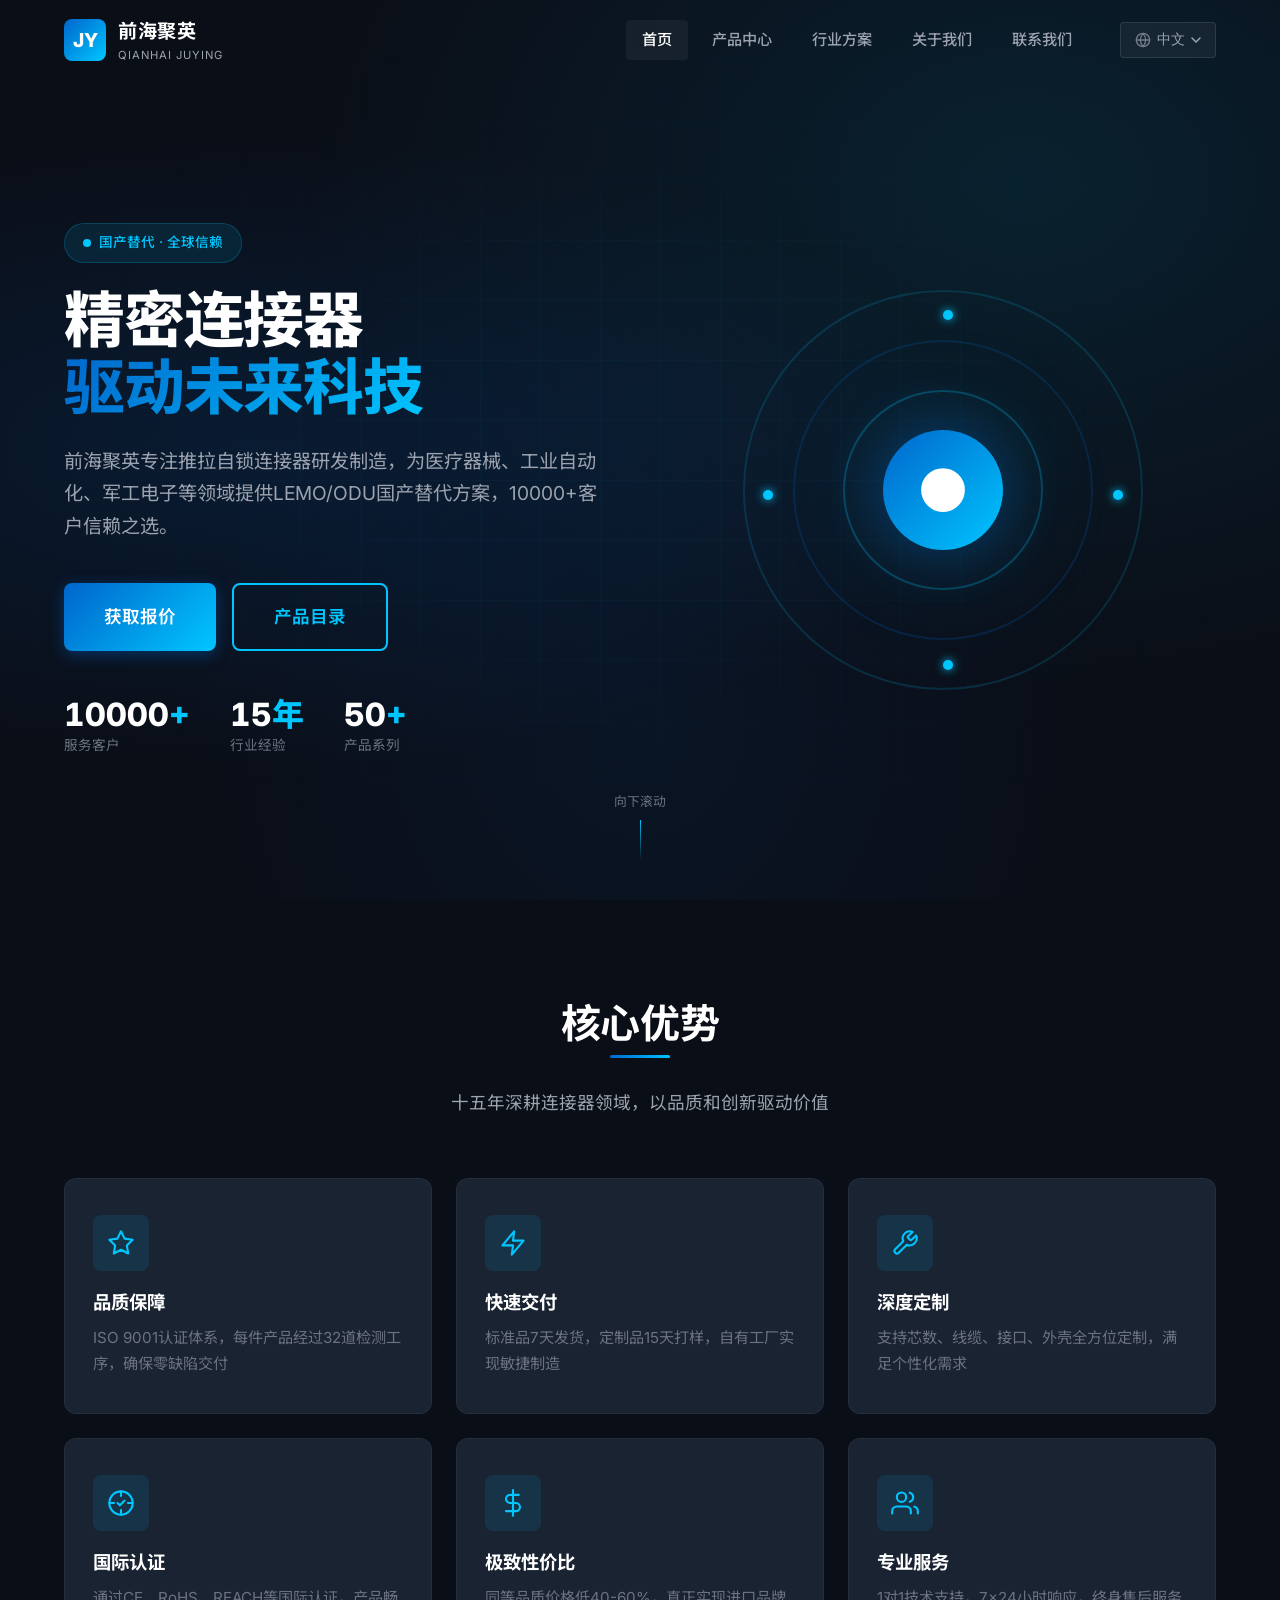
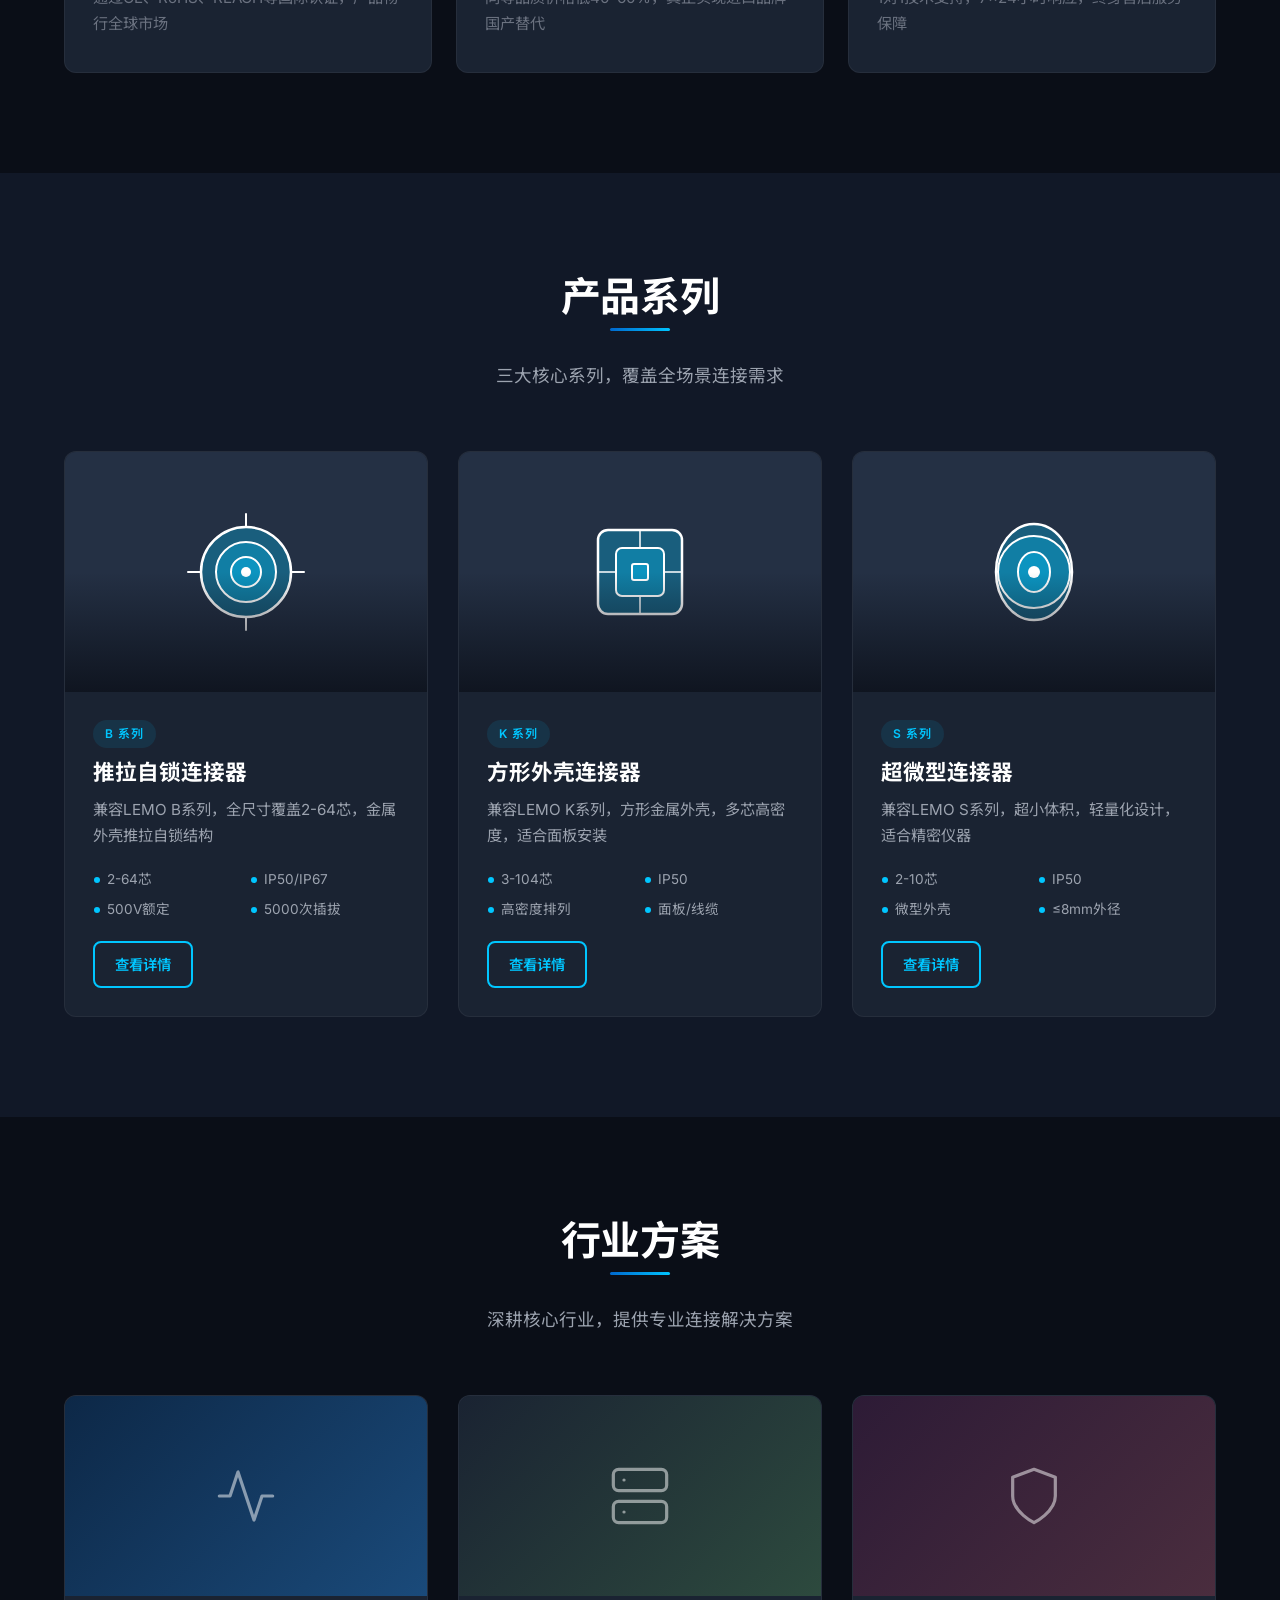
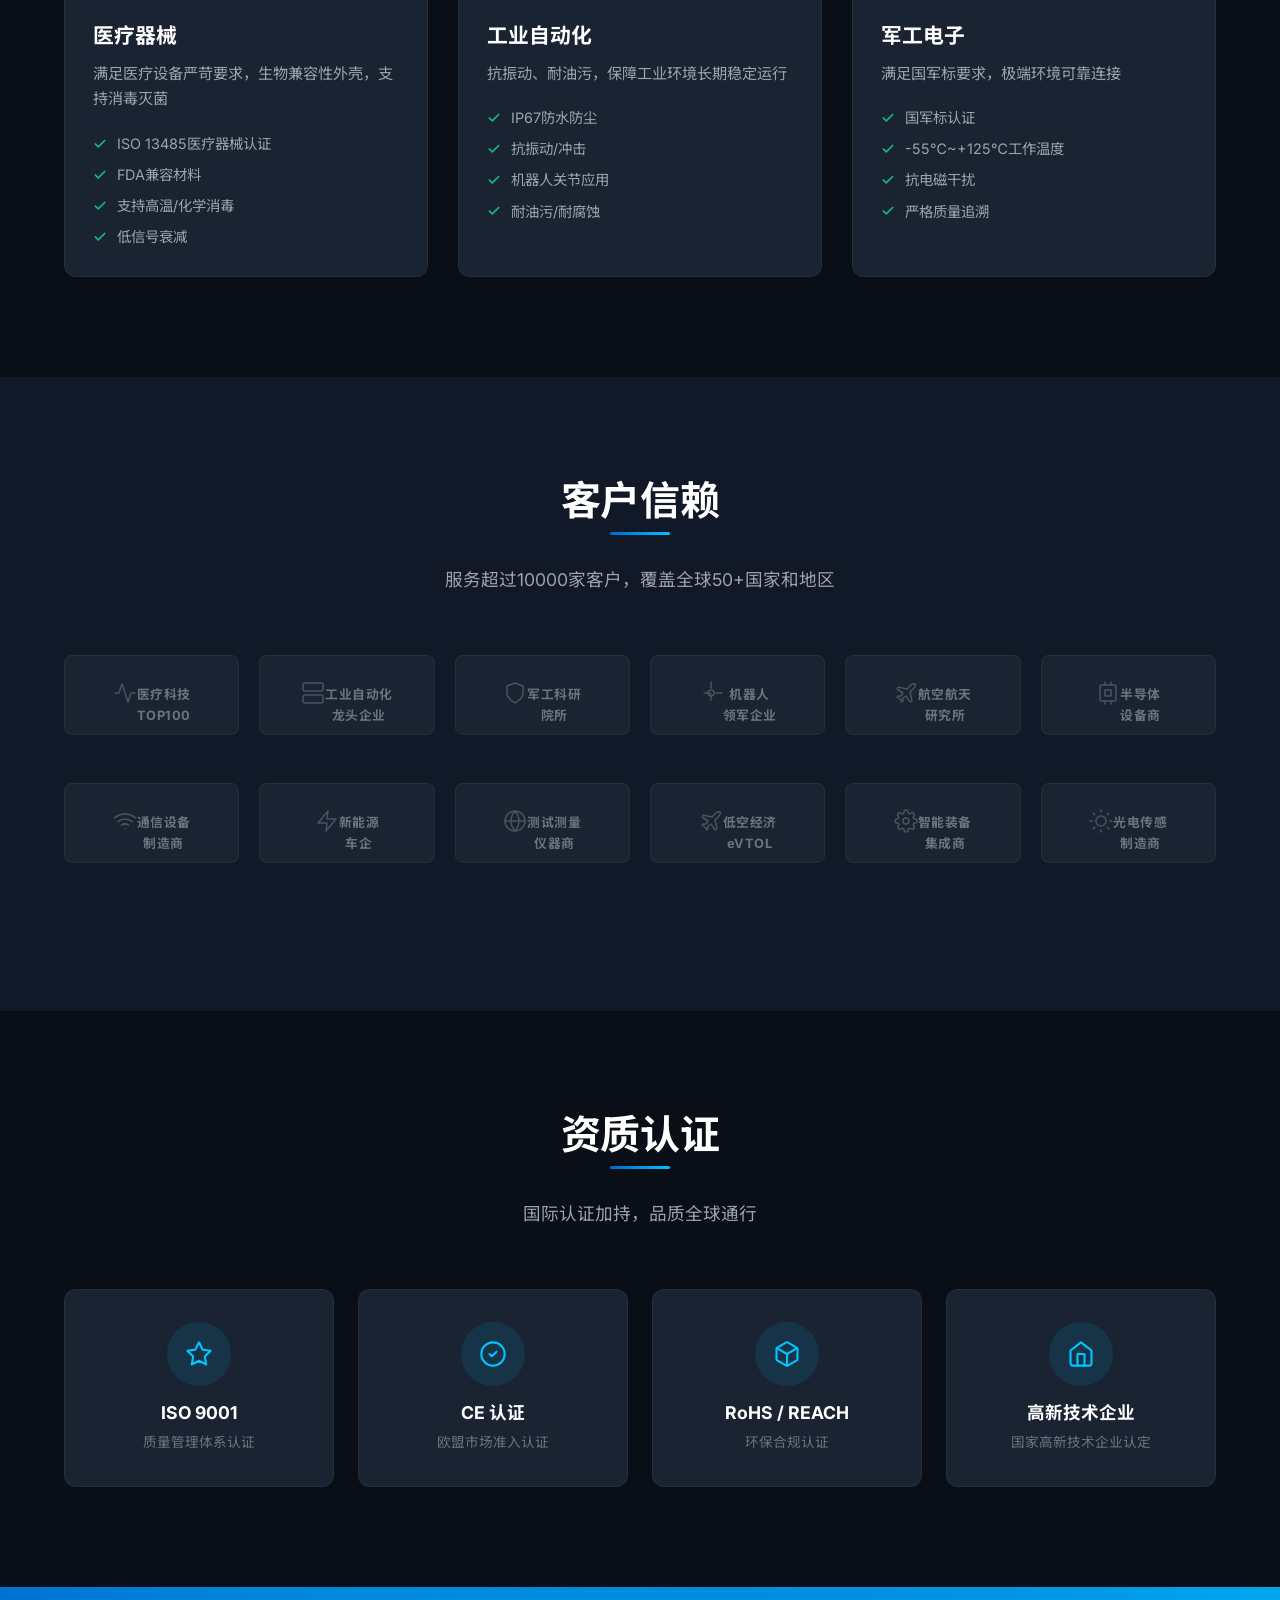
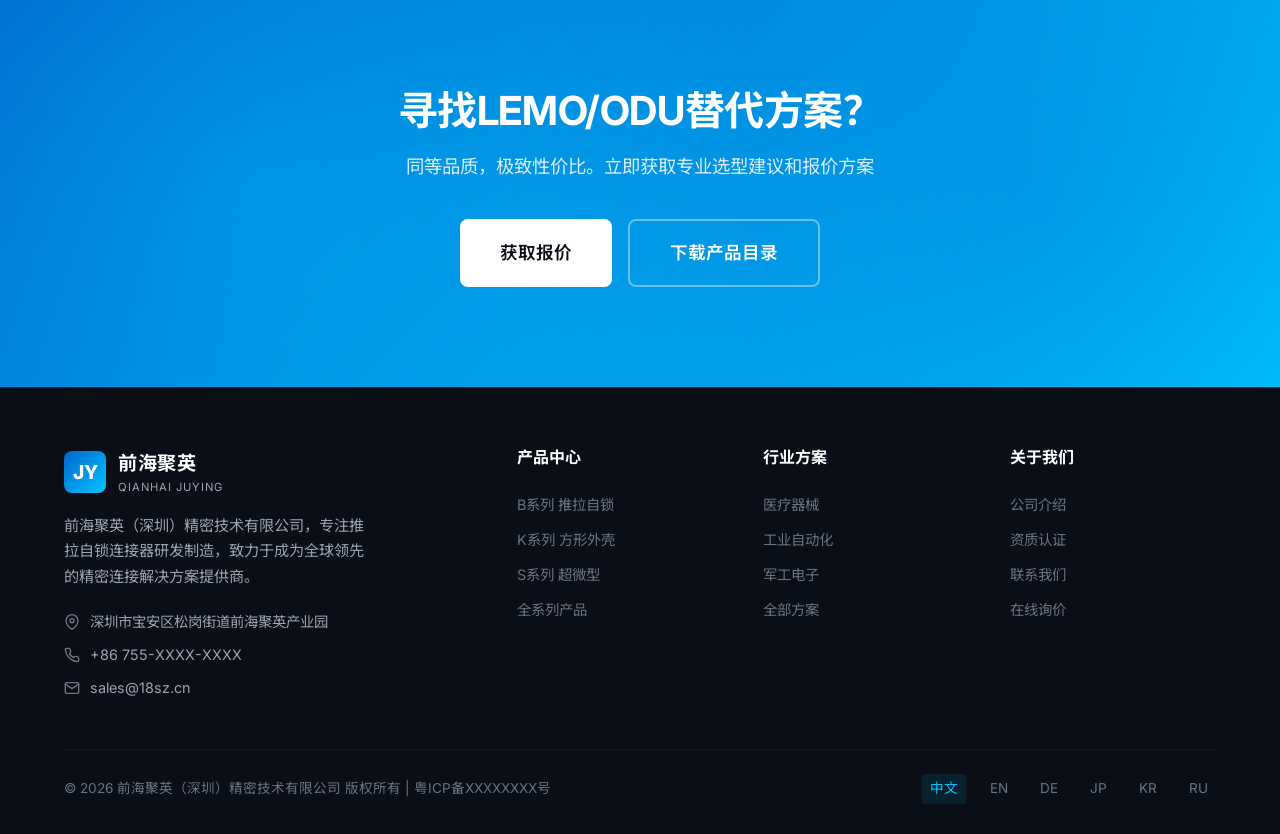
==== index.html @ 136405f9 "Deploy website: 前海聚英精密技术官网" ====
<!DOCTYPE html>
<html lang="zh-CN">
<head>
  <meta charset="UTF-8">
  <meta name="viewport" content="width=device-width, initial-scale=1.0">
  <meta name="description" content="前海聚英（深圳）精密技术有限公司 - 专业推拉自锁连接器制造商，LEMO/ODU国产替代方案，应用于医疗器械、工业自动化、军工电子等领域。">
  <meta name="keywords" content="推拉自锁连接器,航空插头,LEMO替代,ODU替代,医疗连接器,工业连接器,前海聚英">
  <meta name="author" content="前海聚英（深圳）精密技术有限公司">
  <meta property="og:title" content="前海聚英 - 专业推拉自锁连接器制造商">
  <meta property="og:description" content="LEMO/ODU国产替代方案，10000+客户信赖之选">
  <meta property="og:type" content="website">
  <meta property="og:url" content="https://www.18sz.cn/">
  <title>前海聚英 - 专业推拉自锁连接器制造商 | LEMO/ODU国产替代</title>
  <link rel="icon" type="image/svg+xml" href="/assets/images/favicon.svg">
  <link rel="preconnect" href="https://fonts.googleapis.com">
  <link rel="preconnect" href="https://fonts.gstatic.com" crossorigin>
  <link href="https://fonts.googleapis.com/css2?family=Inter:wght@300;400;500;600;700;800&family=Noto+Sans+SC:wght@300;400;500;600;700;800&display=swap" rel="stylesheet">
  <link rel="stylesheet" href="/assets/css/style.css">
  <link rel="stylesheet" href="/assets/css/animations.css">
  <link rel="stylesheet" href="/assets/css/responsive.css">
</head>
<body>
  <!-- Header -->
  <header class="header" id="header">
    <div class="container">
      <a href="/" class="logo">
        <div class="logo-icon">JY</div>
        <div class="logo-text">
          前海聚英
          <span>QIANHAI JUYING</span>
        </div>
      </a>
      <nav class="nav">
        <div class="nav-links" id="navLinks">
          <a href="/" class="active">首页</a>
          <a href="/products/">产品中心</a>
          <a href="/solutions/">行业方案</a>
          <a href="/about/">关于我们</a>
          <a href="/contact/">联系我们</a>
        </div>
        <div class="lang-switcher" id="langSwitcher">
          <button class="lang-btn" aria-label="切换语言">
            <svg class="icon-globe" width="16" height="16" viewBox="0 0 24 24" fill="none" stroke="currentColor" stroke-width="2" stroke-linecap="round" stroke-linejoin="round"><circle cx="12" cy="12" r="10"/><line x1="2" y1="12" x2="22" y2="12"/><path d="M12 2a15.3 15.3 0 0 1 4 10 15.3 15.3 0 0 1-4 10 15.3 15.3 0 0 1-4-10 15.3 15.3 0 0 1 4-10z"/></svg>
            中文
            <svg width="10" height="6" viewBox="0 0 10 6" fill="none"><path d="M1 1L5 5L9 1" stroke="currentColor" stroke-width="1.5" stroke-linecap="round"/></svg>
          </button>
          <div class="lang-dropdown">
            <a href="/" class="active"><span class="lang-flag">🇨🇳</span> 中文</a>
            <a href="/en/"><span class="lang-flag">🇬🇧</span> English</a>
            <a href="/de/"><span class="lang-flag">🇩🇪</span> Deutsch</a>
            <a href="/ja/"><span class="lang-flag">🇯🇵</span> 日本語</a>
            <a href="/ko/"><span class="lang-flag">🇰🇷</span> 한국어</a>
            <a href="/ru/"><span class="lang-flag">🇷🇺</span> Русский</a>
          </div>
        </div>
      </nav>
      <div class="mobile-toggle" id="mobileToggle" aria-label="菜单">
        <span></span><span></span><span></span>
      </div>
    </div>
  </header>

  <!-- Hero Section -->
  <section class="hero" id="hero">
    <div class="hero-bg"></div>
    <div class="hero-grid"></div>
    <div class="hero-particles" id="heroParticles"></div>
    <div class="container">
      <div class="hero-content">
        <div class="hero-badge">
          <span class="hero-badge-dot"></span>
          国产替代 · 全球信赖
        </div>
        <h1>
          精密连接器<br>
          <span class="gradient-text">驱动未来科技</span>
        </h1>
        <p class="hero-desc">
          前海聚英专注推拉自锁连接器研发制造，为医疗器械、工业自动化、军工电子等领域提供LEMO/ODU国产替代方案，10000+客户信赖之选。
        </p>
        <div class="hero-actions">
          <a href="/contact/" class="btn btn-primary btn-lg pulse-cta">获取报价</a>
          <a href="/products/" class="btn btn-outline btn-lg">产品目录</a>
        </div>
        <div class="hero-stats">
          <div class="hero-stat">
            <div class="hero-stat-value" data-count="10000">0<span>+</span></div>
            <div class="hero-stat-label">服务客户</div>
          </div>
          <div class="hero-stat">
            <div class="hero-stat-value" data-count="15">0<span>年</span></div>
            <div class="hero-stat-label">行业经验</div>
          </div>
          <div class="hero-stat">
            <div class="hero-stat-value" data-count="50">0<span>+</span></div>
            <div class="hero-stat-label">产品系列</div>
          </div>
        </div>
      </div>
      <div class="hero-visual">
        <div class="hero-connector">
          <div class="connector-ring"></div>
          <div class="connector-ring"></div>
          <div class="connector-ring"></div>
          <div class="connector-center">
            <svg viewBox="0 0 48 48" xmlns="http://www.w3.org/2000/svg" fill="none" stroke="white" stroke-width="2" stroke-linecap="round" stroke-linejoin="round"><path d="M24 4C12.95 4 4 12.95 4 24s8.95 20 20 20 20-8.95 20-20S35.05 4 24 4z"/><path d="M16 24l4 4 8-8"/></svg>
          </div>
          <div class="connector-dot"></div>
          <div class="connector-dot"></div>
          <div class="connector-dot"></div>
          <div class="connector-dot"></div>
        </div>
      </div>
    </div>
    <div class="scroll-indicator">
      <span>向下滚动</span>
      <div class="scroll-indicator-line"></div>
    </div>
  </section>

  <!-- Features / Advantages Section -->
  <section class="section" id="features">
    <div class="container">
      <div class="section-header fade-in">
        <h2>核心优势</h2>
        <p>十五年深耕连接器领域，以品质和创新驱动价值</p>
      </div>
      <div class="features-grid">
        <div class="feature-card fade-in stagger-1">
          <div class="feature-icon">
            <svg width="28" height="28" viewBox="0 0 24 24" fill="none" stroke="currentColor" stroke-width="1.8" stroke-linecap="round" stroke-linejoin="round"><path d="M12 2l3.09 6.26L22 9.27l-5 4.87 1.18 6.88L12 17.77l-6.18 3.25L7 14.14 2 9.27l6.91-1.01L12 2z"/></svg>
          </div>
          <h4>品质保障</h4>
          <p>ISO 9001认证体系，每件产品经过32道检测工序，确保零缺陷交付</p>
        </div>
        <div class="feature-card fade-in stagger-2">
          <div class="feature-icon">
            <svg width="28" height="28" viewBox="0 0 24 24" fill="none" stroke="currentColor" stroke-width="1.8" stroke-linecap="round" stroke-linejoin="round"><polygon points="13 2 3 14 12 14 11 22 21 10 12 10 13 2"/></svg>
          </div>
          <h4>快速交付</h4>
          <p>标准品7天发货，定制品15天打样，自有工厂实现敏捷制造</p>
        </div>
        <div class="feature-card fade-in stagger-3">
          <div class="feature-icon">
            <svg width="28" height="28" viewBox="0 0 24 24" fill="none" stroke="currentColor" stroke-width="1.8" stroke-linecap="round" stroke-linejoin="round"><path d="M14.7 6.3a1 1 0 0 0 0 1.4l1.6 1.6a1 1 0 0 0 1.4 0l3.77-3.77a6 6 0 0 1-7.94 7.94l-6.91 6.91a2.12 2.12 0 0 1-3-3l6.91-6.91a6 6 0 0 1 7.94-7.94l-3.76 3.76z"/></svg>
          </div>
          <h4>深度定制</h4>
          <p>支持芯数、线缆、接口、外壳全方位定制，满足个性化需求</p>
        </div>
        <div class="feature-card fade-in stagger-4">
          <div class="feature-icon">
            <svg width="28" height="28" viewBox="0 0 24 24" fill="none" stroke="currentColor" stroke-width="1.8" stroke-linecap="round" stroke-linejoin="round"><path d="M9 12l2 2 4-4"/><path d="M12 2a10 10 0 1 0 0 20 10 10 0 0 0 0-20z"/><path d="M12 2v4"/><path d="M12 18v4"/><path d="M2 12h4"/><path d="M18 12h4"/></svg>
          </div>
          <h4>国际认证</h4>
          <p>通过CE、RoHS、REACH等国际认证，产品畅行全球市场</p>
        </div>
        <div class="feature-card fade-in stagger-5">
          <div class="feature-icon">
            <svg width="28" height="28" viewBox="0 0 24 24" fill="none" stroke="currentColor" stroke-width="1.8" stroke-linecap="round" stroke-linejoin="round"><line x1="12" y1="1" x2="12" y2="23"/><path d="M17 5H9.5a3.5 3.5 0 0 0 0 7h5a3.5 3.5 0 0 1 0 7H6"/></svg>
          </div>
          <h4>极致性价比</h4>
          <p>同等品质价格低40-60%，真正实现进口品牌国产替代</p>
        </div>
        <div class="feature-card fade-in stagger-6">
          <div class="feature-icon">
            <svg width="28" height="28" viewBox="0 0 24 24" fill="none" stroke="currentColor" stroke-width="1.8" stroke-linecap="round" stroke-linejoin="round"><path d="M17 21v-2a4 4 0 0 0-4-4H5a4 4 0 0 0-4 4v2"/><circle cx="9" cy="7" r="4"/><path d="M23 21v-2a4 4 0 0 0-3-3.87"/><path d="M16 3.13a4 4 0 0 1 0 7.75"/></svg>
          </div>
          <h4>专业服务</h4>
          <p>1对1技术支持，7×24小时响应，终身售后服务保障</p>
        </div>
      </div>
    </div>
  </section>

  <!-- Products Section -->
  <section class="section section-dark" id="products">
    <div class="container">
      <div class="section-header fade-in">
        <h2>产品系列</h2>
        <p>三大核心系列，覆盖全场景连接需求</p>
      </div>
      <div class="product-cards">
        <!-- B Series -->
        <div class="product-card fade-in stagger-1">
          <div class="product-card-image zoom-hover">
            <svg viewBox="0 0 120 120" xmlns="http://www.w3.org/2000/svg" fill="none" stroke="currentColor" stroke-width="2" stroke-linecap="round" stroke-linejoin="round">
              <circle cx="60" cy="60" r="45" stroke-width="2.5"/>
              <circle cx="60" cy="60" r="30"/>
              <circle cx="60" cy="60" r="15"/>
              <circle cx="60" cy="60" r="5" fill="currentColor" stroke="none"/>
              <line x1="60" y1="2" x2="60" y2="15" stroke-width="2"/>
              <line x1="60" y1="105" x2="60" y2="118" stroke-width="2"/>
              <line x1="2" y1="60" x2="15" y2="60" stroke-width="2"/>
              <line x1="105" y1="60" x2="118" y2="60" stroke-width="2"/>
            </svg>
          </div>
          <div class="product-card-body">
            <span class="product-card-series">B 系列</span>
            <h3>推拉自锁连接器</h3>
            <p>兼容LEMO B系列，全尺寸覆盖2-64芯，金属外壳推拉自锁结构</p>
            <div class="product-card-specs">
              <div class="product-spec"><span class="product-spec-icon"><svg width="8" height="8" viewBox="0 0 8 8"><circle cx="4" cy="4" r="3" fill="currentColor"/></svg></span> 2-64芯</div>
              <div class="product-spec"><span class="product-spec-icon"><svg width="8" height="8" viewBox="0 0 8 8"><circle cx="4" cy="4" r="3" fill="currentColor"/></svg></span> IP50/IP67</div>
              <div class="product-spec"><span class="product-spec-icon"><svg width="8" height="8" viewBox="0 0 8 8"><circle cx="4" cy="4" r="3" fill="currentColor"/></svg></span> 500V额定</div>
              <div class="product-spec"><span class="product-spec-icon"><svg width="8" height="8" viewBox="0 0 8 8"><circle cx="4" cy="4" r="3" fill="currentColor"/></svg></span> 5000次插拔</div>
            </div>
            <a href="/products/b-series/" class="btn btn-outline btn-sm">查看详情</a>
          </div>
        </div>
        <!-- K Series -->
        <div class="product-card fade-in stagger-2">
          <div class="product-card-image zoom-hover">
            <svg viewBox="0 0 120 120" xmlns="http://www.w3.org/2000/svg" fill="none" stroke="currentColor" stroke-width="2" stroke-linecap="round" stroke-linejoin="round">
              <rect x="18" y="18" width="84" height="84" rx="10" stroke-width="2.5"/>
              <rect x="36" y="36" width="48" height="48" rx="6"/>
              <rect x="52" y="52" width="16" height="16" rx="2"/>
              <line x1="60" y1="18" x2="60" y2="36" stroke-width="1.5"/>
              <line x1="60" y1="84" x2="60" y2="102" stroke-width="1.5"/>
              <line x1="18" y1="60" x2="36" y2="60" stroke-width="1.5"/>
              <line x1="84" y1="60" x2="102" y2="60" stroke-width="1.5"/>
            </svg>
          </div>
          <div class="product-card-body">
            <span class="product-card-series">K 系列</span>
            <h3>方形外壳连接器</h3>
            <p>兼容LEMO K系列，方形金属外壳，多芯高密度，适合面板安装</p>
            <div class="product-card-specs">
              <div class="product-spec"><span class="product-spec-icon"><svg width="8" height="8" viewBox="0 0 8 8"><circle cx="4" cy="4" r="3" fill="currentColor"/></svg></span> 3-104芯</div>
              <div class="product-spec"><span class="product-spec-icon"><svg width="8" height="8" viewBox="0 0 8 8"><circle cx="4" cy="4" r="3" fill="currentColor"/></svg></span> IP50</div>
              <div class="product-spec"><span class="product-spec-icon"><svg width="8" height="8" viewBox="0 0 8 8"><circle cx="4" cy="4" r="3" fill="currentColor"/></svg></span> 高密度排列</div>
              <div class="product-spec"><span class="product-spec-icon"><svg width="8" height="8" viewBox="0 0 8 8"><circle cx="4" cy="4" r="3" fill="currentColor"/></svg></span> 面板/线缆</div>
            </div>
            <a href="/products/k-series/" class="btn btn-outline btn-sm">查看详情</a>
          </div>
        </div>
        <!-- S Series -->
        <div class="product-card fade-in stagger-3">
          <div class="product-card-image zoom-hover">
            <svg viewBox="0 0 120 120" xmlns="http://www.w3.org/2000/svg" fill="none" stroke="currentColor" stroke-width="2" stroke-linecap="round" stroke-linejoin="round">
              <ellipse cx="60" cy="60" rx="38" ry="48" stroke-width="2.5"/>
              <ellipse cx="60" cy="60" r="28" ry="36"/>
              <ellipse cx="60" cy="60" rx="16" ry="20"/>
              <circle cx="60" cy="60" r="6" fill="currentColor" stroke="none"/>
            </svg>
          </div>
          <div class="product-card-body">
            <span class="product-card-series">S 系列</span>
            <h3>超微型连接器</h3>
            <p>兼容LEMO S系列，超小体积，轻量化设计，适合精密仪器</p>
            <div class="product-card-specs">
              <div class="product-spec"><span class="product-spec-icon"><svg width="8" height="8" viewBox="0 0 8 8"><circle cx="4" cy="4" r="3" fill="currentColor"/></svg></span> 2-10芯</div>
              <div class="product-spec"><span class="product-spec-icon"><svg width="8" height="8" viewBox="0 0 8 8"><circle cx="4" cy="4" r="3" fill="currentColor"/></svg></span> IP50</div>
              <div class="product-spec"><span class="product-spec-icon"><svg width="8" height="8" viewBox="0 0 8 8"><circle cx="4" cy="4" r="3" fill="currentColor"/></svg></span> 微型外壳</div>
              <div class="product-spec"><span class="product-spec-icon"><svg width="8" height="8" viewBox="0 0 8 8"><circle cx="4" cy="4" r="3" fill="currentColor"/></svg></span> ≤8mm外径</div>
            </div>
            <a href="/products/s-series/" class="btn btn-outline btn-sm">查看详情</a>
          </div>
        </div>
      </div>
    </div>
  </section>

  <!-- Solutions / Industries Section -->
  <section class="section" id="solutions">
    <div class="container">
      <div class="section-header fade-in">
        <h2>行业方案</h2>
        <p>深耕核心行业，提供专业连接解决方案</p>
      </div>
      <div class="solutions-grid">
        <div class="solution-card fade-in stagger-1">
          <div class="solution-card-image">
            <div class="solution-bg solution-medical">
              <svg width="64" height="64" viewBox="0 0 24 24" fill="none" stroke="currentColor" stroke-width="1.2" stroke-linecap="round" stroke-linejoin="round"><path d="M22 12h-4l-3 9L9 3l-3 9H2"/></svg>
            </div>
          </div>
          <div class="solution-card-body">
            <h3>医疗器械</h3>
            <p>满足医疗设备严苛要求，生物兼容性外壳，支持消毒灭菌</p>
            <div class="solution-features">
              <div class="solution-feature"><span class="solution-feature-check"><svg width="14" height="14" viewBox="0 0 24 24" fill="none" stroke="currentColor" stroke-width="3" stroke-linecap="round" stroke-linejoin="round"><polyline points="20 6 9 17 4 12"/></svg></span> ISO 13485医疗器械认证</div>
              <div class="solution-feature"><span class="solution-feature-check"><svg width="14" height="14" viewBox="0 0 24 24" fill="none" stroke="currentColor" stroke-width="3" stroke-linecap="round" stroke-linejoin="round"><polyline points="20 6 9 17 4 12"/></svg></span> FDA兼容材料</div>
              <div class="solution-feature"><span class="solution-feature-check"><svg width="14" height="14" viewBox="0 0 24 24" fill="none" stroke="currentColor" stroke-width="3" stroke-linecap="round" stroke-linejoin="round"><polyline points="20 6 9 17 4 12"/></svg></span> 支持高温/化学消毒</div>
              <div class="solution-feature"><span class="solution-feature-check"><svg width="14" height="14" viewBox="0 0 24 24" fill="none" stroke="currentColor" stroke-width="3" stroke-linecap="round" stroke-linejoin="round"><polyline points="20 6 9 17 4 12"/></svg></span> 低信号衰减</div>
            </div>
          </div>
        </div>
        <div class="solution-card fade-in stagger-2">
          <div class="solution-card-image">
            <div class="solution-bg solution-industrial">
              <svg width="64" height="64" viewBox="0 0 24 24" fill="none" stroke="currentColor" stroke-width="1.2" stroke-linecap="round" stroke-linejoin="round"><rect x="2" y="2" width="20" height="8" rx="2" ry="2"/><rect x="2" y="14" width="20" height="8" rx="2" ry="2"/><line x1="6" y1="6" x2="6.01" y2="6"/><line x1="6" y1="18" x2="6.01" y2="18"/></svg>
            </div>
          </div>
          <div class="solution-card-body">
            <h3>工业自动化</h3>
            <p>抗振动、耐油污，保障工业环境长期稳定运行</p>
            <div class="solution-features">
              <div class="solution-feature"><span class="solution-feature-check"><svg width="14" height="14" viewBox="0 0 24 24" fill="none" stroke="currentColor" stroke-width="3" stroke-linecap="round" stroke-linejoin="round"><polyline points="20 6 9 17 4 12"/></svg></span> IP67防水防尘</div>
              <div class="solution-feature"><span class="solution-feature-check"><svg width="14" height="14" viewBox="0 0 24 24" fill="none" stroke="currentColor" stroke-width="3" stroke-linecap="round" stroke-linejoin="round"><polyline points="20 6 9 17 4 12"/></svg></span> 抗振动/冲击</div>
              <div class="solution-feature"><span class="solution-feature-check"><svg width="14" height="14" viewBox="0 0 24 24" fill="none" stroke="currentColor" stroke-width="3" stroke-linecap="round" stroke-linejoin="round"><polyline points="20 6 9 17 4 12"/></svg></span> 机器人关节应用</div>
              <div class="solution-feature"><span class="solution-feature-check"><svg width="14" height="14" viewBox="0 0 24 24" fill="none" stroke="currentColor" stroke-width="3" stroke-linecap="round" stroke-linejoin="round"><polyline points="20 6 9 17 4 12"/></svg></span> 耐油污/耐腐蚀</div>
            </div>
          </div>
        </div>
        <div class="solution-card fade-in stagger-3">
          <div class="solution-card-image">
            <div class="solution-bg solution-military">
              <svg width="64" height="64" viewBox="0 0 24 24" fill="none" stroke="currentColor" stroke-width="1.2" stroke-linecap="round" stroke-linejoin="round"><path d="M12 22s8-4 8-10V5l-8-3-8 3v7c0 6 8 10 8 10z"/></svg>
            </div>
          </div>
          <div class="solution-card-body">
            <h3>军工电子</h3>
            <p>满足国军标要求，极端环境可靠连接</p>
            <div class="solution-features">
              <div class="solution-feature"><span class="solution-feature-check"><svg width="14" height="14" viewBox="0 0 24 24" fill="none" stroke="currentColor" stroke-width="3" stroke-linecap="round" stroke-linejoin="round"><polyline points="20 6 9 17 4 12"/></svg></span> 国军标认证</div>
              <div class="solution-feature"><span class="solution-feature-check"><svg width="14" height="14" viewBox="0 0 24 24" fill="none" stroke="currentColor" stroke-width="3" stroke-linecap="round" stroke-linejoin="round"><polyline points="20 6 9 17 4 12"/></svg></span> -55℃~+125℃工作温度</div>
              <div class="solution-feature"><span class="solution-feature-check"><svg width="14" height="14" viewBox="0 0 24 24" fill="none" stroke="currentColor" stroke-width="3" stroke-linecap="round" stroke-linejoin="round"><polyline points="20 6 9 17 4 12"/></svg></span> 抗电磁干扰</div>
              <div class="solution-feature"><span class="solution-feature-check"><svg width="14" height="14" viewBox="0 0 24 24" fill="none" stroke="currentColor" stroke-width="3" stroke-linecap="round" stroke-linejoin="round"><polyline points="20 6 9 17 4 12"/></svg></span> 严格质量追溯</div>
            </div>
          </div>
        </div>
      </div>
    </div>
  </section>

  <!-- Clients Section -->
  <section class="section section-dark" id="clients">
    <div class="container">
      <div class="section-header fade-in">
        <h2>客户信赖</h2>
        <p>服务超过10000家客户，覆盖全球50+国家和地区</p>
      </div>
      <div class="clients-grid fade-in">
        <div class="client-logo">
          <svg width="24" height="24" viewBox="0 0 24 24" fill="none" stroke="currentColor" stroke-width="1.5" stroke-linecap="round" stroke-linejoin="round" style="margin-bottom:4px;opacity:0.6"><path d="M22 12h-4l-3 9L9 3l-3 9H2"/></svg><br>医疗科技<br>TOP100
        </div>
        <div class="client-logo">
          <svg width="24" height="24" viewBox="0 0 24 24" fill="none" stroke="currentColor" stroke-width="1.5" stroke-linecap="round" stroke-linejoin="round" style="margin-bottom:4px;opacity:0.6"><rect x="2" y="2" width="20" height="8" rx="2"/><rect x="2" y="14" width="20" height="8" rx="2"/></svg><br>工业自动化<br>龙头企业
        </div>
        <div class="client-logo">
          <svg width="24" height="24" viewBox="0 0 24 24" fill="none" stroke="currentColor" stroke-width="1.5" stroke-linecap="round" stroke-linejoin="round" style="margin-bottom:4px;opacity:0.6"><path d="M12 22s8-4 8-10V5l-8-3-8 3v7c0 6 8 10 8 10z"/></svg><br>军工科研<br>院所
        </div>
        <div class="client-logo">
          <svg width="24" height="24" viewBox="0 0 24 24" fill="none" stroke="currentColor" stroke-width="1.5" stroke-linecap="round" stroke-linejoin="round" style="margin-bottom:4px;opacity:0.6"><circle cx="12" cy="12" r="3"/><path d="M12 1v6m0 6v6m-7-7h6m6 0h6"/></svg><br>机器人<br>领军企业
        </div>
        <div class="client-logo">
          <svg width="24" height="24" viewBox="0 0 24 24" fill="none" stroke="currentColor" stroke-width="1.5" stroke-linecap="round" stroke-linejoin="round" style="margin-bottom:4px;opacity:0.6"><path d="M17.8 19.2L16 11l3.5-3.5C21 6 21.5 4 21 3c-1-.5-3 0-4.5 1.5L13 8 4.8 6.2c-.5-.1-.9.1-1.1.5l-.3.5c-.2.5-.1 1 .3 1.3L9 12l-2 3H4l-1 1 3 2 2 3 1-1v-3l3-2 3.5 5.3c.3.4.8.5 1.3.3l.5-.2c.4-.3.6-.7.5-1.2z"/></svg><br>航空航天<br>研究所
        </div>
        <div class="client-logo">
          <svg width="24" height="24" viewBox="0 0 24 24" fill="none" stroke="currentColor" stroke-width="1.5" stroke-linecap="round" stroke-linejoin="round" style="margin-bottom:4px;opacity:0.6"><rect x="4" y="4" width="16" height="16" rx="2"/><rect x="9" y="9" width="6" height="6"/><line x1="9" y1="1" x2="9" y2="4"/><line x1="15" y1="1" x2="15" y2="4"/><line x1="9" y1="20" x2="9" y2="23"/><line x1="15" y1="20" x2="15" y2="23"/></svg><br>半导体<br>设备商
        </div>
      </div>
      <div class="clients-grid fade-in">
        <div class="client-logo">
          <svg width="24" height="24" viewBox="0 0 24 24" fill="none" stroke="currentColor" stroke-width="1.5" stroke-linecap="round" stroke-linejoin="round" style="margin-bottom:4px;opacity:0.6"><path d="M5 12.55a11 11 0 0 1 14.08 0"/><path d="M1.42 9a16 16 0 0 1 21.16 0"/><path d="M8.53 16.11a6 6 0 0 1 6.95 0"/><line x1="12" y1="20" x2="12.01" y2="20"/></svg><br>通信设备<br>制造商
        </div>
        <div class="client-logo">
          <svg width="24" height="24" viewBox="0 0 24 24" fill="none" stroke="currentColor" stroke-width="1.5" stroke-linecap="round" stroke-linejoin="round" style="margin-bottom:4px;opacity:0.6"><path d="M13 2L3 14h9l-1 8 10-12h-9l1-8z"/></svg><br>新能源<br>车企
        </div>
        <div class="client-logo">
          <svg width="24" height="24" viewBox="0 0 24 24" fill="none" stroke="currentColor" stroke-width="1.5" stroke-linecap="round" stroke-linejoin="round" style="margin-bottom:4px;opacity:0.6"><path d="M2 12h20M12 2a15.3 15.3 0 0 1 4 10 15.3 15.3 0 0 1-4 10 15.3 15.3 0 0 1-4-10A15.3 15.3 0 0 1 12 2z"/><circle cx="12" cy="12" r="10"/></svg><br>测试测量<br>仪器商
        </div>
        <div class="client-logo">
          <svg width="24" height="24" viewBox="0 0 24 24" fill="none" stroke="currentColor" stroke-width="1.5" stroke-linecap="round" stroke-linejoin="round" style="margin-bottom:4px;opacity:0.6"><path d="M17.8 19.2L16 11l3.5-3.5C21 6 21.5 4 21 3c-1-.5-3 0-4.5 1.5L13 8 4.8 6.2c-.5-.1-.9.1-1.1.5l-.3.5c-.2.5-.1 1 .3 1.3L9 12l-2 3H4l-1 1 3 2 2 3 1-1v-3l3-2 3.5 5.3c.3.4.8.5 1.3.3l.5-.2c.4-.3.6-.7.5-1.2z"/></svg><br>低空经济<br>eVTOL
        </div>
        <div class="client-logo">
          <svg width="24" height="24" viewBox="0 0 24 24" fill="none" stroke="currentColor" stroke-width="1.5" stroke-linecap="round" stroke-linejoin="round" style="margin-bottom:4px;opacity:0.6"><circle cx="12" cy="12" r="3"/><path d="M19.4 15a1.65 1.65 0 0 0 .33 1.82l.06.06a2 2 0 0 1 0 2.83 2 2 0 0 1-2.83 0l-.06-.06a1.65 1.65 0 0 0-1.82-.33 1.65 1.65 0 0 0-1 1.51V21a2 2 0 0 1-2 2 2 2 0 0 1-2-2v-.09A1.65 1.65 0 0 0 9 19.4a1.65 1.65 0 0 0-1.82.33l-.06.06a2 2 0 0 1-2.83 0 2 2 0 0 1 0-2.83l.06-.06A1.65 1.65 0 0 0 4.68 15a1.65 1.65 0 0 0-1.51-1H3a2 2 0 0 1-2-2 2 2 0 0 1 2-2h.09A1.65 1.65 0 0 0 4.6 9a1.65 1.65 0 0 0-.33-1.82l-.06-.06a2 2 0 0 1 0-2.83 2 2 0 0 1 2.83 0l.06.06A1.65 1.65 0 0 0 9 4.68a1.65 1.65 0 0 0 1-1.51V3a2 2 0 0 1 2-2 2 2 0 0 1 2 2v.09a1.65 1.65 0 0 0 1 1.51 1.65 1.65 0 0 0 1.82-.33l.06-.06a2 2 0 0 1 2.83 0 2 2 0 0 1 0 2.83l-.06.06a1.65 1.65 0 0 0-.33 1.82V9a1.65 1.65 0 0 0 1.51 1H21a2 2 0 0 1 2 2 2 2 0 0 1-2 2h-.09a1.65 1.65 0 0 0-1.51 1z"/></svg><br>智能装备<br>集成商
        </div>
        <div class="client-logo">
          <svg width="24" height="24" viewBox="0 0 24 24" fill="none" stroke="currentColor" stroke-width="1.5" stroke-linecap="round" stroke-linejoin="round" style="margin-bottom:4px;opacity:0.6"><circle cx="12" cy="12" r="5"/><line x1="12" y1="1" x2="12" y2="3"/><line x1="12" y1="21" x2="12" y2="23"/><line x1="4.22" y1="4.22" x2="5.64" y2="5.64"/><line x1="18.36" y1="18.36" x2="19.78" y2="19.78"/><line x1="1" y1="12" x2="3" y2="12"/><line x1="21" y1="12" x2="23" y2="12"/><line x1="4.22" y1="19.78" x2="5.64" y2="18.36"/><line x1="18.36" y1="5.64" x2="19.78" y2="4.22"/></svg><br>光电传感<br>制造商
        </div>
      </div>
    </div>
  </section>

  <!-- Certifications Section -->
  <section class="section" id="certifications">
    <div class="container">
      <div class="section-header fade-in">
        <h2>资质认证</h2>
        <p>国际认证加持，品质全球通行</p>
      </div>
      <div class="cert-grid">
        <div class="cert-card fade-in stagger-1">
          <div class="cert-icon">
            <svg width="28" height="28" viewBox="0 0 24 24" fill="none" stroke="currentColor" stroke-width="1.8" stroke-linecap="round" stroke-linejoin="round"><path d="M12 2l3.09 6.26L22 9.27l-5 4.87 1.18 6.88L12 17.77l-6.18 3.25L7 14.14 2 9.27l6.91-1.01L12 2z"/></svg>
          </div>
          <h4>ISO 9001</h4>
          <p>质量管理体系认证</p>
        </div>
        <div class="cert-card fade-in stagger-2">
          <div class="cert-icon">
            <svg width="28" height="28" viewBox="0 0 24 24" fill="none" stroke="currentColor" stroke-width="1.8" stroke-linecap="round" stroke-linejoin="round"><path d="M9 12l2 2 4-4"/><circle cx="12" cy="12" r="10"/></svg>
          </div>
          <h4>CE 认证</h4>
          <p>欧盟市场准入认证</p>
        </div>
        <div class="cert-card fade-in stagger-3">
          <div class="cert-icon">
            <svg width="28" height="28" viewBox="0 0 24 24" fill="none" stroke="currentColor" stroke-width="1.8" stroke-linecap="round" stroke-linejoin="round"><path d="M21 16V8a2 2 0 0 0-1-1.73l-7-4a2 2 0 0 0-2 0l-7 4A2 2 0 0 0 3 8v8a2 2 0 0 0 1 1.73l7 4a2 2 0 0 0 2 0l7-4A2 2 0 0 0 21 16z"/><polyline points="3.27 6.96 12 12.01 20.73 6.96"/><line x1="12" y1="22.08" x2="12" y2="12"/></svg>
          </div>
          <h4>RoHS / REACH</h4>
          <p>环保合规认证</p>
        </div>
        <div class="cert-card fade-in stagger-4">
          <div class="cert-icon">
            <svg width="28" height="28" viewBox="0 0 24 24" fill="none" stroke="currentColor" stroke-width="1.8" stroke-linecap="round" stroke-linejoin="round"><path d="M3 9l9-7 9 7v11a2 2 0 0 1-2 2H5a2 2 0 0 1-2-2z"/><polyline points="9 22 9 12 15 12 15 22"/></svg>
          </div>
          <h4>高新技术企业</h4>
          <p>国家高新技术企业认定</p>
        </div>
      </div>
    </div>
  </section>

  <!-- CTA Section -->
  <section class="section cta-section" id="cta">
    <div class="container">
      <div class="cta-content fade-in">
        <h2>寻找LEMO/ODU替代方案？</h2>
        <p>同等品质，极致性价比。立即获取专业选型建议和报价方案</p>
        <div class="cta-actions">
          <a href="/contact/" class="btn btn-white btn-lg">获取报价</a>
          <a href="/products/" class="btn btn-outline btn-lg" style="border-color:rgba(255,255,255,0.4);color:#fff;">下载产品目录</a>
        </div>
      </div>
    </div>
  </section>

  <!-- Footer -->
  <footer class="footer">
    <div class="container">
      <div class="footer-grid">
        <div class="footer-brand">
          <a href="/" class="logo">
            <div class="logo-icon">JY</div>
            <div class="logo-text">
              前海聚英
              <span>QIANHAI JUYING</span>
            </div>
          </a>
          <p>前海聚英（深圳）精密技术有限公司，专注推拉自锁连接器研发制造，致力于成为全球领先的精密连接解决方案提供商。</p>
          <div class="footer-contact">
            <div class="footer-contact-item">
              <svg width="16" height="16" viewBox="0 0 24 24" fill="none" stroke="currentColor" stroke-width="2" stroke-linecap="round" stroke-linejoin="round"><path d="M21 10c0 7-9 13-9 13s-9-6-9-13a9 9 0 0 1 18 0z"/><circle cx="12" cy="10" r="3"/></svg>
              深圳市宝安区松岗街道前海聚英产业园
            </div>
            <div class="footer-contact-item">
              <svg width="16" height="16" viewBox="0 0 24 24" fill="none" stroke="currentColor" stroke-width="2" stroke-linecap="round" stroke-linejoin="round"><path d="M22 16.92v3a2 2 0 0 1-2.18 2 19.79 19.79 0 0 1-8.63-3.07 19.5 19.5 0 0 1-6-6 19.79 19.79 0 0 1-3.07-8.67A2 2 0 0 1 4.11 2h3a2 2 0 0 1 2 1.72 12.84 12.84 0 0 0 .7 2.81 2 2 0 0 1-.45 2.11L8.09 9.91a16 16 0 0 0 6 6l1.27-1.27a2 2 0 0 1 2.11-.45 12.84 12.84 0 0 0 2.81.7A2 2 0 0 1 22 16.92z"/></svg>
              +86 755-XXXX-XXXX
            </div>
            <div class="footer-contact-item">
              <svg width="16" height="16" viewBox="0 0 24 24" fill="none" stroke="currentColor" stroke-width="2" stroke-linecap="round" stroke-linejoin="round"><path d="M4 4h16c1.1 0 2 .9 2 2v12c0 1.1-.9 2-2 2H4c-1.1 0-2-.9-2-2V6c0-1.1.9-2 2-2z"/><polyline points="22,6 12,13 2,6"/></svg>
              sales@18sz.cn
            </div>
          </div>
        </div>
        <div class="footer-column">
          <h4>产品中心</h4>
          <a href="/products/b-series/">B系列 推拉自锁</a>
          <a href="/products/k-series/">K系列 方形外壳</a>
          <a href="/products/s-series/">S系列 超微型</a>
          <a href="/products/">全系列产品</a>
        </div>
        <div class="footer-column">
          <h4>行业方案</h4>
          <a href="/solutions/#medical">医疗器械</a>
          <a href="/solutions/#industrial">工业自动化</a>
          <a href="/solutions/#military">军工电子</a>
          <a href="/solutions/">全部方案</a>
        </div>
        <div class="footer-column">
          <h4>关于我们</h4>
          <a href="/about/">公司介绍</a>
          <a href="/about/#certifications">资质认证</a>
          <a href="/contact/">联系我们</a>
          <a href="/contact/#inquiry">在线询价</a>
        </div>
      </div>
      <div class="footer-bottom">
        <p>&copy; 2026 前海聚英（深圳）精密技术有限公司 版权所有 | 粤ICP备XXXXXXXX号</p>
        <div class="footer-lang">
          <a href="/" class="active">中文</a>
          <a href="/en/">EN</a>
          <a href="/de/">DE</a>
          <a href="/ja/">JP</a>
          <a href="/ko/">KR</a>
          <a href="/ru/">RU</a>
        </div>
      </div>
    </div>
  </footer>

  <script src="/assets/js/main.js"></script>
</body>
</html>
---- assets/css/style.css ----
/* ============================================
   前海聚英官网 - 全局样式
   风格：高科技感、高端现代
   ============================================ */

/* CSS Variables */
:root {
  --primary: #0066CC;
  --primary-dark: #004A99;
  --primary-light: #3399FF;
  --accent: #00C6FF;
  --accent-glow: rgba(0, 198, 255, 0.3);
  --dark: #0A0E17;
  --dark-2: #111827;
  --dark-3: #1A2332;
  --dark-4: #243044;
  --gray-1: #6B7280;
  --gray-2: #9CA3AF;
  --gray-3: #D1D5DB;
  --light: #F3F4F6;
  --white: #FFFFFF;
  --success: #10B981;
  --warning: #F59E0B;
  --danger: #EF4444;
  --gradient-primary: linear-gradient(135deg, #0066CC 0%, #00C6FF 100%);
  --gradient-dark: linear-gradient(135deg, #0A0E17 0%, #1A2332 100%);
  --gradient-hero: linear-gradient(135deg, rgba(10, 14, 23, 0.95) 0%, rgba(26, 35, 50, 0.9) 100%);
  --shadow-sm: 0 1px 3px rgba(0,0,0,0.12), 0 1px 2px rgba(0,0,0,0.06);
  --shadow-md: 0 4px 6px rgba(0,0,0,0.15), 0 2px 4px rgba(0,0,0,0.12);
  --shadow-lg: 0 10px 25px rgba(0,0,0,0.2), 0 6px 10px rgba(0,0,0,0.15);
  --shadow-glow: 0 0 20px rgba(0, 198, 255, 0.15);
  --radius-sm: 4px;
  --radius-md: 8px;
  --radius-lg: 12px;
  --radius-xl: 20px;
  --font-main: 'Inter', 'Noto Sans SC', -apple-system, BlinkMacSystemFont, 'Segoe UI', sans-serif;
  --font-heading: 'Inter', 'Noto Sans SC', sans-serif;
  --font-mono: 'JetBrains Mono', 'Fira Code', monospace;
  --transition: all 0.3s cubic-bezier(0.4, 0, 0.2, 1);
  --transition-slow: all 0.5s cubic-bezier(0.4, 0, 0.2, 1);
}

/* Reset */
*, *::before, *::after {
  margin: 0;
  padding: 0;
  box-sizing: border-box;
}

html {
  scroll-behavior: smooth;
  font-size: 16px;
}

body {
  font-family: var(--font-main);
  color: var(--white);
  background: var(--dark);
  line-height: 1.6;
  overflow-x: hidden;
  -webkit-font-smoothing: antialiased;
  -moz-osx-font-smoothing: grayscale;
}

a {
  color: var(--accent);
  text-decoration: none;
  transition: var(--transition);
}

a:hover {
  color: var(--primary-light);
}

img {
  max-width: 100%;
  height: auto;
  display: block;
}

ul, ol {
  list-style: none;
}

/* Typography */
h1, h2, h3, h4, h5, h6 {
  font-family: var(--font-heading);
  font-weight: 700;
  line-height: 1.2;
  color: var(--white);
}

h1 { font-size: 3.5rem; letter-spacing: -0.02em; }
h2 { font-size: 2.5rem; letter-spacing: -0.01em; }
h3 { font-size: 1.75rem; }
h4 { font-size: 1.25rem; }
h5 { font-size: 1.1rem; }
h6 { font-size: 1rem; }

p {
  color: var(--gray-2);
  line-height: 1.7;
}

/* Layout */
.container {
  max-width: 1200px;
  margin: 0 auto;
  padding: 0 24px;
}

.section {
  padding: 100px 0;
  position: relative;
}

.section-dark {
  background: var(--dark-2);
}

.section-header {
  text-align: center;
  margin-bottom: 60px;
}

.section-header h2 {
  margin-bottom: 16px;
  position: relative;
  display: inline-block;
}

.section-header h2::after {
  content: '';
  position: absolute;
  bottom: -10px;
  left: 50%;
  transform: translateX(-50%);
  width: 60px;
  height: 3px;
  background: var(--gradient-primary);
  border-radius: 2px;
}

.section-header p {
  max-width: 600px;
  margin: 24px auto 0;
  font-size: 1.1rem;
}

/* Grid */
.grid {
  display: grid;
  gap: 24px;
}

.grid-2 { grid-template-columns: repeat(2, 1fr); }
.grid-3 { grid-template-columns: repeat(3, 1fr); }
.grid-4 { grid-template-columns: repeat(4, 1fr); }
.grid-6 { grid-template-columns: repeat(6, 1fr); }

/* Buttons */
.btn {
  display: inline-flex;
  align-items: center;
  justify-content: center;
  gap: 8px;
  padding: 14px 32px;
  border: none;
  border-radius: var(--radius-md);
  font-size: 1rem;
  font-weight: 600;
  cursor: pointer;
  transition: var(--transition);
  text-decoration: none;
  white-space: nowrap;
}

.btn-primary {
  background: var(--gradient-primary);
  color: var(--white);
  box-shadow: 0 4px 15px rgba(0, 102, 204, 0.4);
}

.btn-primary:hover {
  transform: translateY(-2px);
  box-shadow: 0 6px 25px rgba(0, 102, 204, 0.5);
  color: var(--white);
}

.btn-outline {
  background: transparent;
  color: var(--accent);
  border: 2px solid var(--accent);
}

.btn-outline:hover {
  background: rgba(0, 198, 255, 0.1);
  transform: translateY(-2px);
  color: var(--accent);
}

.btn-white {
  background: var(--white);
  color: var(--dark);
  font-weight: 600;
}

.btn-white:hover {
  transform: translateY(-2px);
  box-shadow: var(--shadow-lg);
  color: var(--dark);
}

.btn-sm {
  padding: 10px 20px;
  font-size: 0.9rem;
}

.btn-lg {
  padding: 18px 40px;
  font-size: 1.1rem;
}

/* ============================================
   Header / Navigation
   ============================================ */
.header {
  position: fixed;
  top: 0;
  left: 0;
  right: 0;
  z-index: 1000;
  padding: 16px 0;
  transition: var(--transition);
  background: transparent;
}

.header.scrolled {
  background: rgba(10, 14, 23, 0.95);
  backdrop-filter: blur(20px);
  border-bottom: 1px solid rgba(255,255,255,0.05);
  padding: 10px 0;
}

.header .container {
  display: flex;
  align-items: center;
  justify-content: space-between;
}

.logo {
  display: flex;
  align-items: center;
  gap: 12px;
  text-decoration: none;
}

.logo-icon {
  width: 42px;
  height: 42px;
  background: var(--gradient-primary);
  border-radius: var(--radius-md);
  display: flex;
  align-items: center;
  justify-content: center;
  font-weight: 800;
  font-size: 1.2rem;
  color: var(--white);
}

.logo-text {
  font-size: 1.2rem;
  font-weight: 700;
  color: var(--white);
  letter-spacing: 0.5px;
}

.logo-text span {
  font-size: 0.7rem;
  display: block;
  color: var(--gray-2);
  font-weight: 400;
  letter-spacing: 1px;
}

.nav {
  display: flex;
  align-items: center;
  gap: 32px;
}

.nav-links {
  display: flex;
  align-items: center;
  gap: 8px;
}

.nav-links a {
  color: var(--gray-2);
  font-size: 0.95rem;
  font-weight: 500;
  padding: 8px 16px;
  border-radius: var(--radius-sm);
  transition: var(--transition);
}

.nav-links a:hover,
.nav-links a.active {
  color: var(--white);
  background: rgba(255,255,255,0.05);
}

/* Language Switcher */
.lang-switcher {
  position: relative;
}

.lang-btn {
  display: flex;
  align-items: center;
  gap: 6px;
  padding: 8px 14px;
  background: rgba(255,255,255,0.05);
  border: 1px solid rgba(255,255,255,0.1);
  border-radius: var(--radius-sm);
  color: var(--gray-2);
  font-size: 0.85rem;
  cursor: pointer;
  transition: var(--transition);
}

.lang-btn:hover {
  background: rgba(255,255,255,0.1);
  color: var(--white);
}

.icon-globe {
  opacity: 0.7;
}

.lang-flag {
  font-size: 1.1rem;
}

.lang-dropdown {
  position: absolute;
  top: calc(100% + 8px);
  right: 0;
  background: var(--dark-3);
  border: 1px solid rgba(255,255,255,0.1);
  border-radius: var(--radius-md);
  padding: 8px;
  min-width: 140px;
  opacity: 0;
  visibility: hidden;
  transform: translateY(-10px);
  transition: var(--transition);
  box-shadow: var(--shadow-lg);
}

.lang-switcher:hover .lang-dropdown,
.lang-switcher.open .lang-dropdown {
  opacity: 1;
  visibility: visible;
  transform: translateY(0);
}

.lang-dropdown a {
  display: flex;
  align-items: center;
  gap: 10px;
  padding: 10px 14px;
  color: var(--gray-2);
  font-size: 0.9rem;
  border-radius: var(--radius-sm);
  transition: var(--transition);
}

.lang-dropdown a:hover {
  background: rgba(0, 198, 255, 0.1);
  color: var(--white);
}

.lang-dropdown a.active {
  color: var(--accent);
  background: rgba(0, 198, 255, 0.08);
}

/* Mobile Menu Toggle */
.mobile-toggle {
  display: none;
  flex-direction: column;
  gap: 5px;
  cursor: pointer;
  padding: 8px;
}

.mobile-toggle span {
  width: 24px;
  height: 2px;
  background: var(--white);
  border-radius: 2px;
  transition: var(--transition);
}

/* ============================================
   Hero Section
   ============================================ */
.hero {
  min-height: 100vh;
  display: flex;
  align-items: center;
  position: relative;
  overflow: hidden;
  background: var(--dark);
}

.hero-bg {
  position: absolute;
  inset: 0;
  background:
    radial-gradient(ellipse at 20% 50%, rgba(0, 102, 204, 0.15) 0%, transparent 50%),
    radial-gradient(ellipse at 80% 20%, rgba(0, 198, 255, 0.1) 0%, transparent 50%),
    radial-gradient(ellipse at 50% 80%, rgba(0, 102, 204, 0.08) 0%, transparent 50%);
}

.hero-grid {
  position: absolute;
  inset: 0;
  background-image:
    linear-gradient(rgba(0, 198, 255, 0.03) 1px, transparent 1px),
    linear-gradient(90deg, rgba(0, 198, 255, 0.03) 1px, transparent 1px);
  background-size: 60px 60px;
  mask-image: radial-gradient(ellipse at center, black 30%, transparent 70%);
}

.hero .container {
  position: relative;
  z-index: 2;
  display: grid;
  grid-template-columns: 1fr 1fr;
  gap: 60px;
  align-items: center;
  padding-top: 80px;
}

.hero-content {
  max-width: 600px;
}

.hero-badge {
  display: inline-flex;
  align-items: center;
  gap: 8px;
  padding: 8px 18px;
  background: rgba(0, 198, 255, 0.1);
  border: 1px solid rgba(0, 198, 255, 0.2);
  border-radius: 50px;
  font-size: 0.85rem;
  color: var(--accent);
  margin-bottom: 24px;
  font-weight: 500;
}

.hero-badge-dot {
  width: 8px;
  height: 8px;
  background: var(--accent);
  border-radius: 50%;
  animation: pulse-dot 2s infinite;
}

@keyframes pulse-dot {
  0%, 100% { opacity: 1; }
  50% { opacity: 0.4; }
}

.hero h1 {
  font-size: 3.8rem;
  font-weight: 800;
  line-height: 1.1;
  margin-bottom: 24px;
}

.hero h1 .gradient-text {
  background: var(--gradient-primary);
  -webkit-background-clip: text;
  -webkit-text-fill-color: transparent;
  background-clip: text;
}

.hero-desc {
  font-size: 1.2rem;
  color: var(--gray-2);
  margin-bottom: 40px;
  line-height: 1.7;
}

.hero-actions {
  display: flex;
  gap: 16px;
  margin-bottom: 48px;
}

.hero-stats {
  display: flex;
  gap: 40px;
}

.hero-stat {
  text-align: left;
}

.hero-stat-value {
  font-size: 2rem;
  font-weight: 800;
  color: var(--white);
  line-height: 1;
}

.hero-stat-value span {
  color: var(--accent);
}

.hero-stat-label {
  font-size: 0.85rem;
  color: var(--gray-1);
  margin-top: 4px;
}

.hero-visual {
  position: relative;
  display: flex;
  justify-content: center;
  align-items: center;
}

.hero-connector {
  width: 400px;
  height: 400px;
  position: relative;
}

.connector-ring {
  position: absolute;
  border: 2px solid rgba(0, 198, 255, 0.15);
  border-radius: 50%;
  animation: rotate-slow 20s linear infinite;
}

.connector-ring:nth-child(1) {
  width: 100%;
  height: 100%;
  top: 0;
  left: 0;
}

.connector-ring:nth-child(2) {
  width: 75%;
  height: 75%;
  top: 12.5%;
  left: 12.5%;
  animation-direction: reverse;
  animation-duration: 15s;
  border-color: rgba(0, 102, 204, 0.2);
}

.connector-ring:nth-child(3) {
  width: 50%;
  height: 50%;
  top: 25%;
  left: 25%;
  animation-duration: 10s;
  border-color: rgba(0, 198, 255, 0.25);
}

.connector-center {
  position: absolute;
  top: 50%;
  left: 50%;
  transform: translate(-50%, -50%);
  width: 120px;
  height: 120px;
  background: var(--gradient-primary);
  border-radius: 50%;
  display: flex;
  align-items: center;
  justify-content: center;
  box-shadow: 0 0 60px rgba(0, 102, 204, 0.4), 0 0 120px rgba(0, 198, 255, 0.2);
}

.connector-center svg {
  width: 50px;
  height: 50px;
  fill: var(--white);
}

.connector-dot {
  position: absolute;
  width: 10px;
  height: 10px;
  background: var(--accent);
  border-radius: 50%;
  box-shadow: 0 0 10px var(--accent);
}

.connector-dot:nth-child(5) { top: 5%; left: 50%; }
.connector-dot:nth-child(6) { top: 50%; right: 5%; }
.connector-dot:nth-child(7) { bottom: 5%; left: 50%; }
.connector-dot:nth-child(8) { top: 50%; left: 5%; }

@keyframes rotate-slow {
  from { transform: rotate(0deg); }
  to { transform: rotate(360deg); }
}

/* ============================================
   Features / Advantages Section
   ============================================ */
.features-grid {
  display: grid;
  grid-template-columns: repeat(3, 1fr);
  gap: 24px;
}

.feature-card {
  background: var(--dark-3);
  border: 1px solid rgba(255,255,255,0.05);
  border-radius: var(--radius-lg);
  padding: 36px 28px;
  transition: var(--transition);
  position: relative;
  overflow: hidden;
}

.feature-card::before {
  content: '';
  position: absolute;
  top: 0;
  left: 0;
  right: 0;
  height: 3px;
  background: var(--gradient-primary);
  opacity: 0;
  transition: var(--transition);
}

.feature-card:hover {
  transform: translateY(-4px);
  border-color: rgba(0, 198, 255, 0.15);
  box-shadow: var(--shadow-glow);
}

.feature-card:hover::before {
  opacity: 1;
}

.feature-icon {
  width: 56px;
  height: 56px;
  background: rgba(0, 198, 255, 0.1);
  border-radius: var(--radius-md);
  display: flex;
  align-items: center;
  justify-content: center;
  margin-bottom: 20px;
  color: var(--accent);
}

.feature-icon svg {
  width: 28px;
  height: 28px;
}

.feature-card h4 {
  margin-bottom: 12px;
  font-size: 1.15rem;
}

.feature-card p {
  font-size: 0.95rem;
  color: var(--gray-1);
}

/* ============================================
   Products Section
   ============================================ */
.product-cards {
  display: grid;
  grid-template-columns: repeat(3, 1fr);
  gap: 30px;
}

.product-card {
  background: var(--dark-3);
  border: 1px solid rgba(255,255,255,0.05);
  border-radius: var(--radius-lg);
  overflow: hidden;
  transition: var(--transition);
  position: relative;
}

.product-card:hover {
  transform: translateY(-6px);
  border-color: rgba(0, 198, 255, 0.2);
  box-shadow: 0 10px 40px rgba(0, 0, 0, 0.3), var(--shadow-glow);
}

.product-card-image {
  height: 240px;
  background: var(--dark-4);
  display: flex;
  align-items: center;
  justify-content: center;
  position: relative;
  overflow: hidden;
}

.product-card-image::after {
  content: '';
  position: absolute;
  inset: 0;
  background: linear-gradient(180deg, transparent 50%, rgba(10, 14, 23, 0.8) 100%);
}

.product-card-image svg {
  width: 120px;
  height: 120px;
  fill: rgba(0, 198, 255, 0.3);
  transition: var(--transition-slow);
}

.product-card:hover .product-card-image svg {
  fill: rgba(0, 198, 255, 0.6);
  transform: scale(1.1);
}

.product-card-body {
  padding: 28px;
}

.product-card-series {
  display: inline-block;
  padding: 4px 12px;
  background: rgba(0, 198, 255, 0.1);
  color: var(--accent);
  border-radius: 50px;
  font-size: 0.75rem;
  font-weight: 600;
  letter-spacing: 1px;
  margin-bottom: 12px;
}

.product-card h3 {
  font-size: 1.35rem;
  margin-bottom: 12px;
}

.product-card p {
  font-size: 0.95rem;
  margin-bottom: 20px;
}

.product-card-specs {
  display: grid;
  grid-template-columns: repeat(2, 1fr);
  gap: 8px;
  margin-bottom: 20px;
}

.product-spec {
  display: flex;
  align-items: center;
  gap: 6px;
  font-size: 0.85rem;
  color: var(--gray-2);
}

.product-spec-icon {
  color: var(--accent);
  font-size: 0.75rem;
}

/* ============================================
   Solutions / Industries Section
   ============================================ */
.solutions-grid {
  display: grid;
  grid-template-columns: repeat(3, 1fr);
  gap: 30px;
}

.solution-card {
  background: var(--dark-3);
  border: 1px solid rgba(255,255,255,0.05);
  border-radius: var(--radius-lg);
  overflow: hidden;
  transition: var(--transition);
  position: relative;
}

.solution-card:hover {
  transform: translateY(-4px);
  border-color: rgba(0, 198, 255, 0.15);
}

.solution-card-image {
  height: 200px;
  position: relative;
  overflow: hidden;
}

.solution-card-image .solution-bg {
  position: absolute;
  inset: 0;
  display: flex;
  align-items: center;
  justify-content: center;
  color: rgba(255,255,255,0.5);
}

.solution-card-image .solution-bg svg {
  width: 64px;
  height: 64px;
}

.solution-medical { background: linear-gradient(135deg, #0D2847 0%, #1A4A7A 100%); }
.solution-industrial { background: linear-gradient(135deg, #1A2332 0%, #2D4A3E 100%); }
.solution-military { background: linear-gradient(135deg, #2D1B36 0%, #4A2D3E 100%); }

.solution-card-body {
  padding: 28px;
}

.solution-card h3 {
  margin-bottom: 12px;
  font-size: 1.3rem;
}

.solution-card p {
  margin-bottom: 20px;
  font-size: 0.95rem;
}

.solution-features {
  display: flex;
  flex-direction: column;
  gap: 8px;
}

.solution-feature {
  display: flex;
  align-items: center;
  gap: 10px;
  font-size: 0.9rem;
  color: var(--gray-2);
}

.solution-feature-check {
  color: var(--success);
  display: flex;
  align-items: center;
}

.solution-feature-check svg {
  width: 14px;
  height: 14px;
}

/* ============================================
   Clients / Trust Section
   ============================================ */
.clients-grid {
  display: grid;
  grid-template-columns: repeat(6, 1fr);
  gap: 20px;
  margin-bottom: 48px;
}

.client-logo {
  background: var(--dark-3);
  border: 1px solid rgba(255,255,255,0.05);
  border-radius: var(--radius-md);
  padding: 24px;
  display: flex;
  align-items: center;
  justify-content: center;
  height: 80px;
  transition: var(--transition);
  color: var(--gray-1);
  font-weight: 700;
  font-size: 0.8rem;
  text-align: center;
  letter-spacing: 0.5px;
}

.client-logo:hover {
  border-color: rgba(0, 198, 255, 0.2);
  background: var(--dark-4);
}

/* ============================================
   Certifications Section
   ============================================ */
.cert-grid {
  display: grid;
  grid-template-columns: repeat(4, 1fr);
  gap: 24px;
}

.cert-card {
  background: var(--dark-3);
  border: 1px solid rgba(255,255,255,0.05);
  border-radius: var(--radius-lg);
  padding: 32px;
  text-align: center;
  transition: var(--transition);
}

.cert-card:hover {
  border-color: rgba(0, 198, 255, 0.15);
  transform: translateY(-2px);
}

.cert-icon {
  width: 64px;
  height: 64px;
  background: rgba(0, 198, 255, 0.1);
  border-radius: 50%;
  display: flex;
  align-items: center;
  justify-content: center;
  margin: 0 auto 16px;
  color: var(--accent);
}

.cert-icon svg {
  width: 28px;
  height: 28px;
}

.cert-card h4 {
  font-size: 1.1rem;
  margin-bottom: 8px;
}

.cert-card p {
  font-size: 0.85rem;
  color: var(--gray-1);
}

/* ============================================
   CTA Section
   ============================================ */
.cta-section {
  background: var(--gradient-primary);
  position: relative;
  overflow: hidden;
}

.cta-section::before {
  content: '';
  position: absolute;
  inset: 0;
  background:
    radial-gradient(circle at 20% 50%, rgba(0, 198, 255, 0.3) 0%, transparent 50%),
    radial-gradient(circle at 80% 50%, rgba(0, 102, 204, 0.3) 0%, transparent 50%);
}

.cta-content {
  position: relative;
  z-index: 2;
  text-align: center;
  max-width: 700px;
  margin: 0 auto;
}

.cta-content h2 {
  margin-bottom: 16px;
  font-size: 2.5rem;
}

.cta-content p {
  color: rgba(255,255,255,0.85);
  margin-bottom: 36px;
  font-size: 1.15rem;
}

.cta-actions {
  display: flex;
  justify-content: center;
  gap: 16px;
  flex-wrap: wrap;
}

/* ============================================
   Footer
   ============================================ */
.footer {
  background: var(--dark);
  border-top: 1px solid rgba(255,255,255,0.05);
  padding: 60px 0 30px;
}

.footer-grid {
  display: grid;
  grid-template-columns: 2fr 1fr 1fr 1fr;
  gap: 40px;
  margin-bottom: 40px;
}

.footer-brand p {
  margin-top: 16px;
  font-size: 0.95rem;
  max-width: 300px;
}

.footer-contact {
  margin-top: 20px;
}

.footer-contact-item {
  display: flex;
  align-items: center;
  gap: 10px;
  margin-bottom: 10px;
  font-size: 0.9rem;
  color: var(--gray-2);
}

.footer-contact-item svg {
  flex-shrink: 0;
  opacity: 0.7;
}

.footer-column h4 {
  font-size: 1rem;
  margin-bottom: 20px;
  color: var(--white);
}

.footer-column a {
  display: block;
  color: var(--gray-1);
  font-size: 0.9rem;
  padding: 6px 0;
  transition: var(--transition);
}

.footer-column a:hover {
  color: var(--accent);
  transform: translateX(4px);
}

.footer-bottom {
  border-top: 1px solid rgba(255,255,255,0.05);
  padding-top: 24px;
  display: flex;
  justify-content: space-between;
  align-items: center;
}

.footer-bottom p {
  font-size: 0.85rem;
  color: var(--gray-1);
}

.footer-lang {
  display: flex;
  gap: 16px;
}

.footer-lang a {
  color: var(--gray-1);
  font-size: 0.85rem;
  padding: 4px 8px;
  border-radius: var(--radius-sm);
  transition: var(--transition);
}

.footer-lang a:hover,
.footer-lang a.active {
  color: var(--accent);
  background: rgba(0, 198, 255, 0.1);
}

/* ============================================
   Product List Page
   ============================================ */
.page-header {
  background: var(--dark-2);
  padding: 140px 0 60px;
  border-bottom: 1px solid rgba(255,255,255,0.05);
}

.page-header h1 {
  font-size: 2.5rem;
  margin-bottom: 12px;
}

.breadcrumb {
  display: flex;
  align-items: center;
  gap: 8px;
  margin-bottom: 16px;
  font-size: 0.9rem;
  color: var(--gray-1);
}

.breadcrumb a {
  color: var(--gray-2);
}

.breadcrumb a:hover {
  color: var(--accent);
}

.breadcrumb-sep {
  color: var(--gray-1);
}

.product-filters {
  display: flex;
  gap: 12px;
  margin-bottom: 32px;
  flex-wrap: wrap;
}

.filter-btn {
  padding: 8px 20px;
  background: var(--dark-3);
  border: 1px solid rgba(255,255,255,0.1);
  border-radius: 50px;
  color: var(--gray-2);
  font-size: 0.9rem;
  cursor: pointer;
  transition: var(--transition);
}

.filter-btn:hover,
.filter-btn.active {
  background: rgba(0, 198, 255, 0.1);
  border-color: var(--accent);
  color: var(--accent);
}

.product-list-grid {
  display: grid;
  grid-template-columns: repeat(3, 1fr);
  gap: 24px;
}

.product-item {
  background: var(--dark-3);
  border: 1px solid rgba(255,255,255,0.05);
  border-radius: var(--radius-lg);
  overflow: hidden;
  transition: var(--transition);
}

.product-item:hover {
  transform: translateY(-4px);
  border-color: rgba(0, 198, 255, 0.15);
  box-shadow: var(--shadow-glow);
}

.product-item-image {
  height: 200px;
  background: var(--dark-4);
  display: flex;
  align-items: center;
  justify-content: center;
}

.product-item-body {
  padding: 20px;
}

.product-item h4 {
  font-size: 1.05rem;
  margin-bottom: 8px;
}

.product-item p {
  font-size: 0.85rem;
  margin-bottom: 12px;
}

.product-item-specs {
  display: flex;
  flex-wrap: wrap;
  gap: 8px;
}

.spec-tag {
  padding: 3px 10px;
  background: rgba(0, 198, 255, 0.08);
  border-radius: 50px;
  font-size: 0.75rem;
  color: var(--accent);
}

/* ============================================
   Product Detail Page
   ============================================ */
.product-detail {
  display: grid;
  grid-template-columns: 1fr 1fr;
  gap: 48px;
  align-items: start;
}

.product-gallery {
  background: var(--dark-3);
  border: 1px solid rgba(255,255,255,0.05);
  border-radius: var(--radius-lg);
  padding: 40px;
  display: flex;
  align-items: center;
  justify-content: center;
  min-height: 400px;
}

.product-gallery svg {
  width: 200px;
  height: 200px;
  fill: rgba(0, 198, 255, 0.3);
}

.product-info h1 {
  font-size: 2rem;
  margin-bottom: 16px;
}

.product-info-desc {
  font-size: 1.1rem;
  margin-bottom: 24px;
  color: var(--gray-2);
}

.spec-table {
  width: 100%;
  border-collapse: collapse;
  margin-bottom: 24px;
}

.spec-table tr {
  border-bottom: 1px solid rgba(255,255,255,0.05);
}

.spec-table td {
  padding: 12px 16px;
  font-size: 0.95rem;
}

.spec-table td:first-child {
  color: var(--gray-1);
  width: 40%;
}

.spec-table td:last-child {
  color: var(--white);
  font-weight: 500;
}

.product-actions {
  display: flex;
  gap: 16px;
  margin-top: 24px;
}

/* ============================================
   Contact / Inquiry Form
   ============================================ */
.contact-grid {
  display: grid;
  grid-template-columns: 1fr 1fr;
  gap: 48px;
}

.form-group {
  margin-bottom: 20px;
}

.form-group label {
  display: block;
  margin-bottom: 8px;
  font-size: 0.9rem;
  font-weight: 500;
  color: var(--gray-2);
}

.form-group label .required {
  color: var(--danger);
}

.form-control {
  width: 100%;
  padding: 12px 16px;
  background: var(--dark-3);
  border: 1px solid rgba(255,255,255,0.1);
  border-radius: var(--radius-md);
  color: var(--white);
  font-size: 1rem;
  font-family: var(--font-main);
  transition: var(--transition);
}

.form-control:focus {
  outline: none;
  border-color: var(--accent);
  box-shadow: 0 0 0 3px rgba(0, 198, 255, 0.1);
}

.form-control::placeholder {
  color: var(--gray-1);
}

textarea.form-control {
  resize: vertical;
  min-height: 120px;
}

select.form-control {
  appearance: none;
  background-image: url("data:image/svg+xml,%3Csvg xmlns='http://www.w3.org/2000/svg' width='12' height='12' viewBox='0 0 12 12'%3E%3Cpath fill='%239CA3AF' d='M6 8L1 3h10z'/%3E%3C/svg%3E");
  background-repeat: no-repeat;
  background-position: right 16px center;
  padding-right: 40px;
}

.checkbox-group {
  display: flex;
  align-items: flex-start;
  gap: 10px;
  margin-top: 20px;
}

.checkbox-group input[type="checkbox"] {
  width: 18px;
  height: 18px;
  accent-color: var(--accent);
  margin-top: 2px;
}

.checkbox-group label {
  font-size: 0.85rem;
  color: var(--gray-1);
  line-height: 1.5;
}

.contact-info {
  background: var(--dark-3);
  border: 1px solid rgba(255,255,255,0.05);
  border-radius: var(--radius-lg);
  padding: 36px;
}

.contact-info h3 {
  margin-bottom: 24px;
  font-size: 1.3rem;
}

.contact-info-item {
  display: flex;
  align-items: flex-start;
  gap: 16px;
  margin-bottom: 24px;
}

.contact-info-icon {
  width: 44px;
  height: 44px;
  background: rgba(0, 198, 255, 0.1);
  border-radius: var(--radius-md);
  display: flex;
  align-items: center;
  justify-content: center;
  flex-shrink: 0;
  color: var(--accent);
}

.contact-info-icon svg {
  width: 20px;
  height: 20px;
}

.contact-info-text h5 {
  font-size: 0.95rem;
  margin-bottom: 4px;
  color: var(--white);
}

.contact-info-text p {
  font-size: 0.9rem;
  color: var(--gray-2);
}

/* ============================================
   About Page
   ============================================ */
.about-hero {
  display: grid;
  grid-template-columns: 1fr 1fr;
  gap: 48px;
  align-items: center;
}

.about-image {
  background: var(--dark-3);
  border: 1px solid rgba(255,255,255,0.05);
  border-radius: var(--radius-lg);
  height: 400px;
  display: flex;
  align-items: center;
  justify-content: center;
  position: relative;
  overflow: hidden;
  color: rgba(255,255,255,0.5);
}

.about-image svg {
  width: 80px;
  height: 80px;
  position: relative;
  z-index: 1;
}

.about-image::before {
  content: '';
  position: absolute;
  inset: 0;
  background: linear-gradient(135deg, rgba(0, 102, 204, 0.1) 0%, rgba(0, 198, 255, 0.05) 100%);
}

.about-content h2 {
  margin-bottom: 20px;
}

.about-content p {
  margin-bottom: 16px;
  font-size: 1.05rem;
}

.timeline {
  position: relative;
  padding-left: 40px;
}

.timeline::before {
  content: '';
  position: absolute;
  left: 15px;
  top: 0;
  bottom: 0;
  width: 2px;
  background: rgba(0, 198, 255, 0.2);
}

.timeline-item {
  position: relative;
  margin-bottom: 32px;
}

.timeline-item::before {
  content: '';
  position: absolute;
  left: -32px;
  top: 6px;
  width: 12px;
  height: 12px;
  background: var(--accent);
  border-radius: 50%;
  box-shadow: 0 0 10px rgba(0, 198, 255, 0.3);
}

.timeline-year {
  font-size: 0.85rem;
  color: var(--accent);
  font-weight: 600;
  margin-bottom: 4px;
}

.timeline-text {
  font-size: 0.95rem;
  color: var(--gray-2);
}

/* ============================================
   Solutions Page
   ============================================ */
.solution-detail {
  display: grid;
  grid-template-columns: 1fr 1fr;
  gap: 48px;
  align-items: center;
  margin-bottom: 80px;
}

.solution-detail:nth-child(even) {
  direction: rtl;
}

.solution-detail:nth-child(even) > * {
  direction: ltr;
}

.solution-detail-content h2 {
  margin-bottom: 16px;
}

.solution-detail-content p {
  margin-bottom: 16px;
  font-size: 1.05rem;
}

.solution-detail-features {
  margin-top: 24px;
}

.solution-detail-feature {
  display: flex;
  align-items: center;
  gap: 12px;
  margin-bottom: 12px;
  font-size: 0.95rem;
  color: var(--gray-2);
}

.solution-detail-visual {
  background: var(--dark-3);
  border: 1px solid rgba(255,255,255,0.05);
  border-radius: var(--radius-lg);
  height: 360px;
  display: flex;
  align-items: center;
  justify-content: center;
  position: relative;
  overflow: hidden;
  color: rgba(255,255,255,0.5);
}

.solution-detail-visual svg {
  width: 80px;
  height: 80px;
}

/* ============================================
   Scroll Animations
   ============================================ */
.fade-in {
  opacity: 0;
  transform: translateY(30px);
  transition: opacity 0.6s ease, transform 0.6s ease;
}

.fade-in.visible {
  opacity: 1;
  transform: translateY(0);
}

.fade-in-left {
  opacity: 0;
  transform: translateX(-30px);
  transition: opacity 0.6s ease, transform 0.6s ease;
}

.fade-in-left.visible {
  opacity: 1;
  transform: translateX(0);
}

.fade-in-right {
  opacity: 0;
  transform: translateX(30px);
  transition: opacity 0.6s ease, transform 0.6s ease;
}

.fade-in-right.visible {
  opacity: 1;
  transform: translateX(0);
}

/* ============================================
   Responsive Design
   ============================================ */
@media (max-width: 1024px) {
  h1 { font-size: 2.8rem; }
  h2 { font-size: 2rem; }

  .hero .container {
    grid-template-columns: 1fr;
    text-align: center;
  }

  .hero-content { max-width: 100%; }
  .hero-actions { justify-content: center; }
  .hero-stats { justify-content: center; }
  .hero-visual { display: none; }

  .features-grid,
  .product-cards,
  .solutions-grid {
    grid-template-columns: repeat(2, 1fr);
  }

  .footer-grid {
    grid-template-columns: 1fr 1fr;
  }

  .product-detail,
  .contact-grid,
  .about-hero,
  .solution-detail {
    grid-template-columns: 1fr;
  }

  .solution-detail:nth-child(even) {
    direction: ltr;
  }
}

@media (max-width: 768px) {
  h1 { font-size: 2.2rem; }
  h2 { font-size: 1.6rem; }
  .section { padding: 60px 0; }

  .nav-links { display: none; }
  .mobile-toggle { display: flex; }

  .nav-links.open {
    display: flex;
    flex-direction: column;
    position: absolute;
    top: 100%;
    left: 0;
    right: 0;
    background: rgba(10, 14, 23, 0.98);
    padding: 20px;
    border-bottom: 1px solid rgba(255,255,255,0.05);
  }

  .features-grid,
  .product-cards,
  .solutions-grid,
  .product-list-grid {
    grid-template-columns: 1fr;
  }

  .cert-grid { grid-template-columns: repeat(2, 1fr); }
  .clients-grid { grid-template-columns: repeat(3, 1fr); }

  .hero h1 { font-size: 2.2rem; }
  .hero-actions { flex-direction: column; align-items: center; }
  .hero-stats { flex-direction: column; gap: 20px; }

  .footer-grid {
    grid-template-columns: 1fr;
    gap: 30px;
  }

  .footer-bottom {
    flex-direction: column;
    gap: 16px;
    text-align: center;
  }
}

@media (max-width: 480px) {
  h1 { font-size: 1.8rem; }
  .container { padding: 0 16px; }
  .clients-grid { grid-template-columns: repeat(2, 1fr); }
  .cert-grid { grid-template-columns: 1fr; }
  .grid-2 { grid-template-columns: 1fr; }
}
---- assets/css/animations.css ----
/* ============================================
   前海聚英官网 - 动画效果
   ============================================ */

/* Hero Particles */
.hero-particles {
  position: absolute;
  inset: 0;
  overflow: hidden;
  pointer-events: none;
}

.particle {
  position: absolute;
  width: 2px;
  height: 2px;
  background: var(--accent);
  border-radius: 50%;
  opacity: 0;
  animation: float-particle 8s infinite;
}

@keyframes float-particle {
  0% {
    opacity: 0;
    transform: translateY(100vh) scale(0);
  }
  10% {
    opacity: 0.6;
  }
  90% {
    opacity: 0.6;
  }
  100% {
    opacity: 0;
    transform: translateY(-100px) scale(1);
  }
}

/* Scroll indicator */
.scroll-indicator {
  position: absolute;
  bottom: 40px;
  left: 50%;
  transform: translateX(-50%);
  display: flex;
  flex-direction: column;
  align-items: center;
  gap: 8px;
  color: var(--gray-1);
  font-size: 0.8rem;
  animation: bounce-down 2s infinite;
}

.scroll-indicator-line {
  width: 1px;
  height: 40px;
  background: linear-gradient(180deg, var(--accent), transparent);
}

@keyframes bounce-down {
  0%, 100% { transform: translateX(-50%) translateY(0); }
  50% { transform: translateX(-50%) translateY(10px); }
}

/* Counter animation */
.counter-animate {
  display: inline-block;
}

/* Card hover glow effect */
.glow-on-hover {
  position: relative;
}

.glow-on-hover::after {
  content: '';
  position: absolute;
  inset: -1px;
  background: linear-gradient(135deg, rgba(0, 198, 255, 0.1), transparent, rgba(0, 102, 204, 0.1));
  border-radius: inherit;
  opacity: 0;
  transition: opacity 0.4s ease;
  z-index: -1;
}

.glow-on-hover:hover::after {
  opacity: 1;
}

/* Typing effect */
.typing-cursor::after {
  content: '|';
  animation: blink 1s step-end infinite;
  color: var(--accent);
}

@keyframes blink {
  0%, 100% { opacity: 1; }
  50% { opacity: 0; }
}

/* Stagger animation delay */
.stagger-1 { transition-delay: 0.1s; }
.stagger-2 { transition-delay: 0.2s; }
.stagger-3 { transition-delay: 0.3s; }
.stagger-4 { transition-delay: 0.4s; }
.stagger-5 { transition-delay: 0.5s; }
.stagger-6 { transition-delay: 0.6s; }

/* Smooth page transitions */
.page-transition {
  animation: page-enter 0.4s ease;
}

@keyframes page-enter {
  from {
    opacity: 0;
    transform: translateY(20px);
  }
  to {
    opacity: 1;
    transform: translateY(0);
  }
}

/* Loading shimmer */
.shimmer {
  background: linear-gradient(90deg,
    var(--dark-3) 25%,
    var(--dark-4) 50%,
    var(--dark-3) 75%
  );
  background-size: 200% 100%;
  animation: shimmer 1.5s infinite;
}

@keyframes shimmer {
  0% { background-position: 200% 0; }
  100% { background-position: -200% 0; }
}

/* Pulse for CTA buttons */
.pulse-cta {
  animation: pulse-shadow 2s infinite;
}

@keyframes pulse-shadow {
  0%, 100% {
    box-shadow: 0 0 0 0 rgba(0, 198, 255, 0.4);
  }
  50% {
    box-shadow: 0 0 0 12px rgba(0, 198, 255, 0);
  }
}

/* Image zoom on hover */
.zoom-hover {
  overflow: hidden;
}

.zoom-hover img,
.zoom-hover svg {
  transition: transform 0.5s ease;
}

.zoom-hover:hover img,
.zoom-hover:hover svg {
  transform: scale(1.08);
}

/* Gradient border animation */
.gradient-border {
  position: relative;
  background: var(--dark-3);
  border-radius: var(--radius-lg);
}

.gradient-border::before {
  content: '';
  position: absolute;
  inset: -1px;
  background: linear-gradient(135deg, var(--accent), var(--primary), var(--accent));
  border-radius: inherit;
  z-index: -1;
  background-size: 200% 200%;
  animation: gradient-rotate 3s ease infinite;
}

@keyframes gradient-rotate {
  0% { background-position: 0% 50%; }
  50% { background-position: 100% 50%; }
  100% { background-position: 0% 50%; }
}

/* Number counter */
[data-count] {
  font-variant-numeric: tabular-nums;
}
---- assets/css/responsive.css ----
/* ============================================
   前海聚英官网 - 响应式补充样式
   ============================================ */

/* Print styles */
@media print {
  .header,
  .footer,
  .cta-section,
  .hero-particles,
  .hero-grid,
  .mobile-toggle,
  .scroll-indicator {
    display: none !important;
  }

  body {
    background: white;
    color: black;
  }

  .section {
    padding: 20px 0;
  }

  h1, h2, h3, h4 {
    color: black;
  }

  p {
    color: #333;
  }
}

/* Prefers reduced motion */
@media (prefers-reduced-motion: reduce) {
  *, *::before, *::after {
    animation-duration: 0.01ms !important;
    animation-iteration-count: 1 !important;
    transition-duration: 0.01ms !important;
  }

  html {
    scroll-behavior: auto;
  }
}

/* Dark mode is default, but handle system preference */
@media (prefers-color-scheme: light) {
  /* Keep dark theme as it's the brand identity */
}

/* Focus styles for accessibility */
a:focus-visible,
button:focus-visible,
.form-control:focus-visible,
.filter-btn:focus-visible {
  outline: 2px solid var(--accent);
  outline-offset: 2px;
}

/* High contrast mode */
@media (forced-colors: active) {
  .btn-primary {
    border: 2px solid;
  }

  .feature-card,
  .product-card,
  .solution-card,
  .cert-card {
    border: 1px solid;
  }
}

/* Large screens */
@media (min-width: 1400px) {
  .container {
    max-width: 1320px;
  }
}

/* Ultra-wide */
@media (min-width: 1800px) {
  .container {
    max-width: 1400px;
  }

  h1 { font-size: 4.2rem; }
  h2 { font-size: 3rem; }
}

/* Small mobile */
@media (max-width: 360px) {
  html { font-size: 14px; }

  .hero h1 { font-size: 1.6rem; }

  .btn {
    padding: 12px 24px;
    font-size: 0.9rem;
  }

  .btn-lg {
    padding: 14px 28px;
    font-size: 0.95rem;
  }
}

/* Tablet landscape */
@media (min-width: 768px) and (max-width: 1024px) and (orientation: landscape) {
  .hero {
    min-height: 80vh;
  }
}

/* Touch device optimization */
@media (hover: none) and (pointer: coarse) {
  .feature-card:hover,
  .product-card:hover,
  .solution-card:hover,
  .cert-card:hover {
    transform: none;
  }

  .btn:hover {
    transform: none;
  }

  .lang-switcher:hover .lang-dropdown {
    opacity: 0;
    visibility: hidden;
  }

  .lang-switcher.open .lang-dropdown {
    opacity: 1;
    visibility: visible;
  }
}
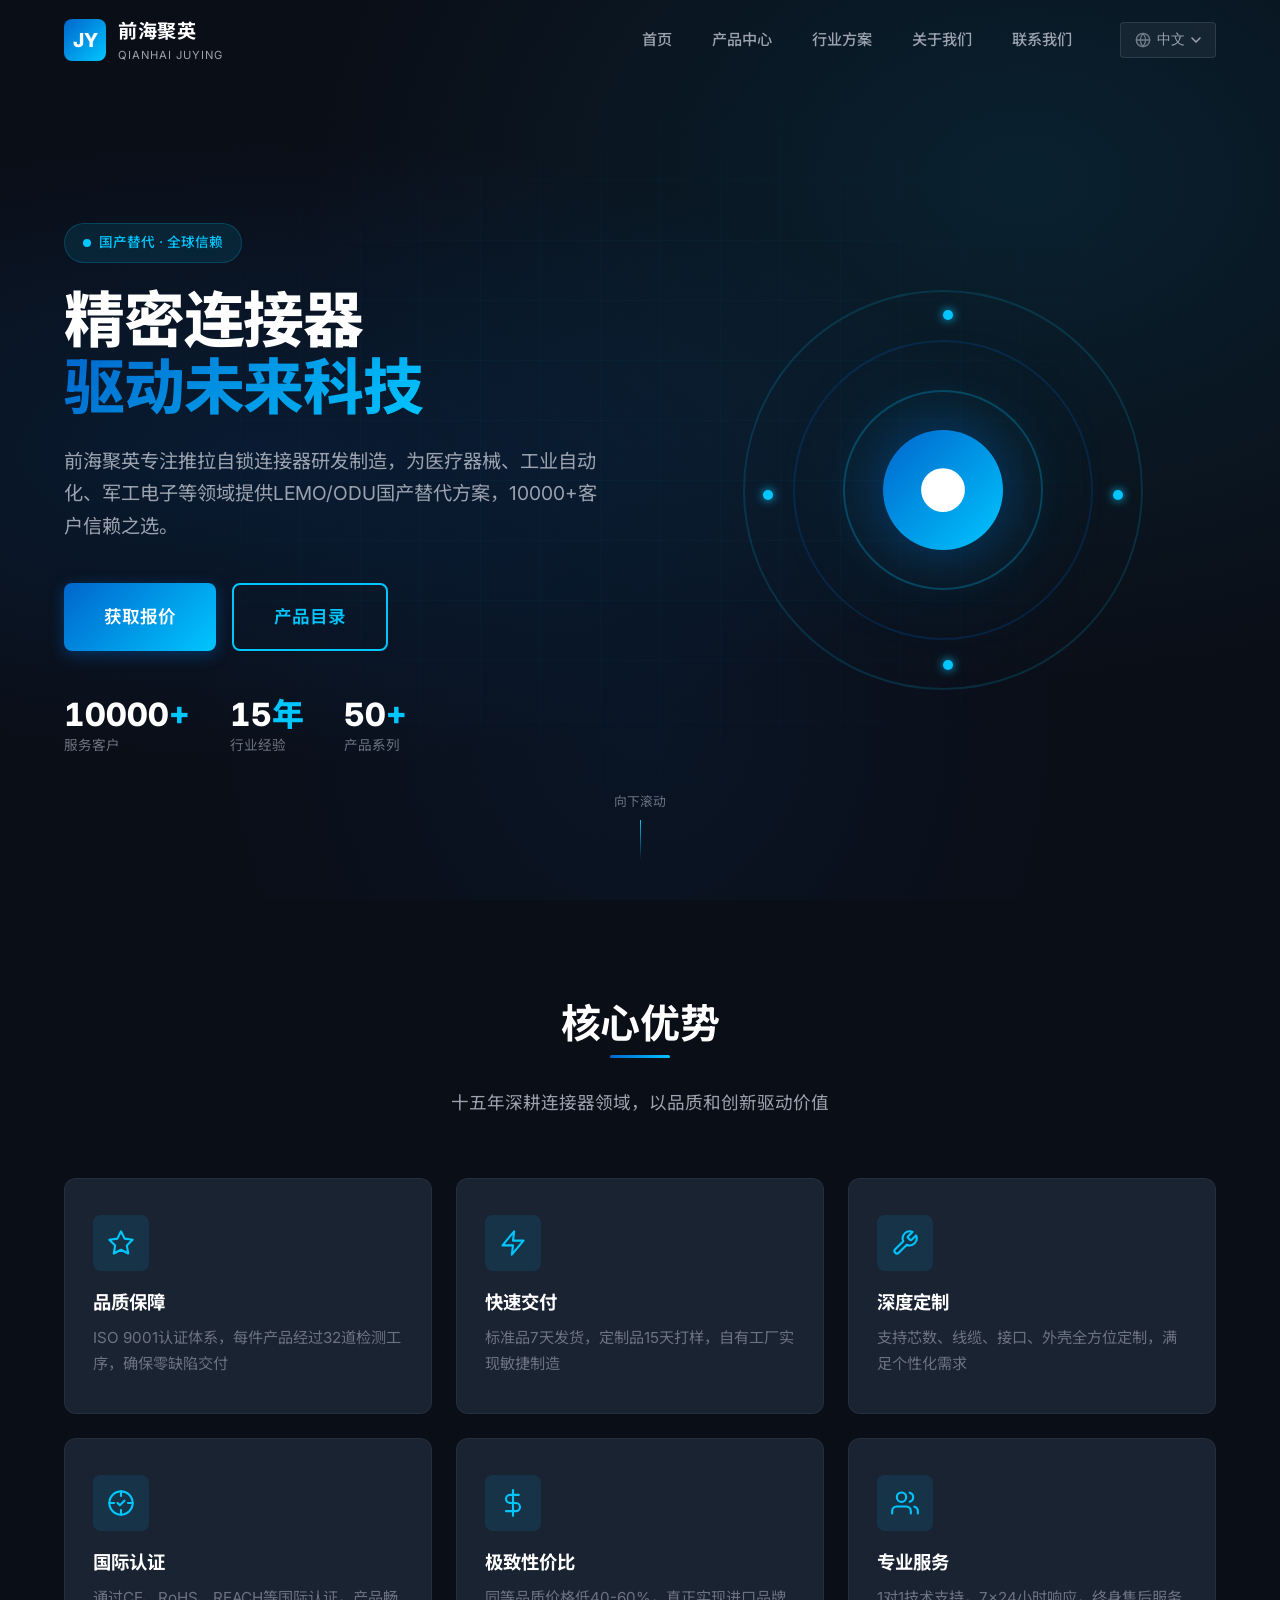
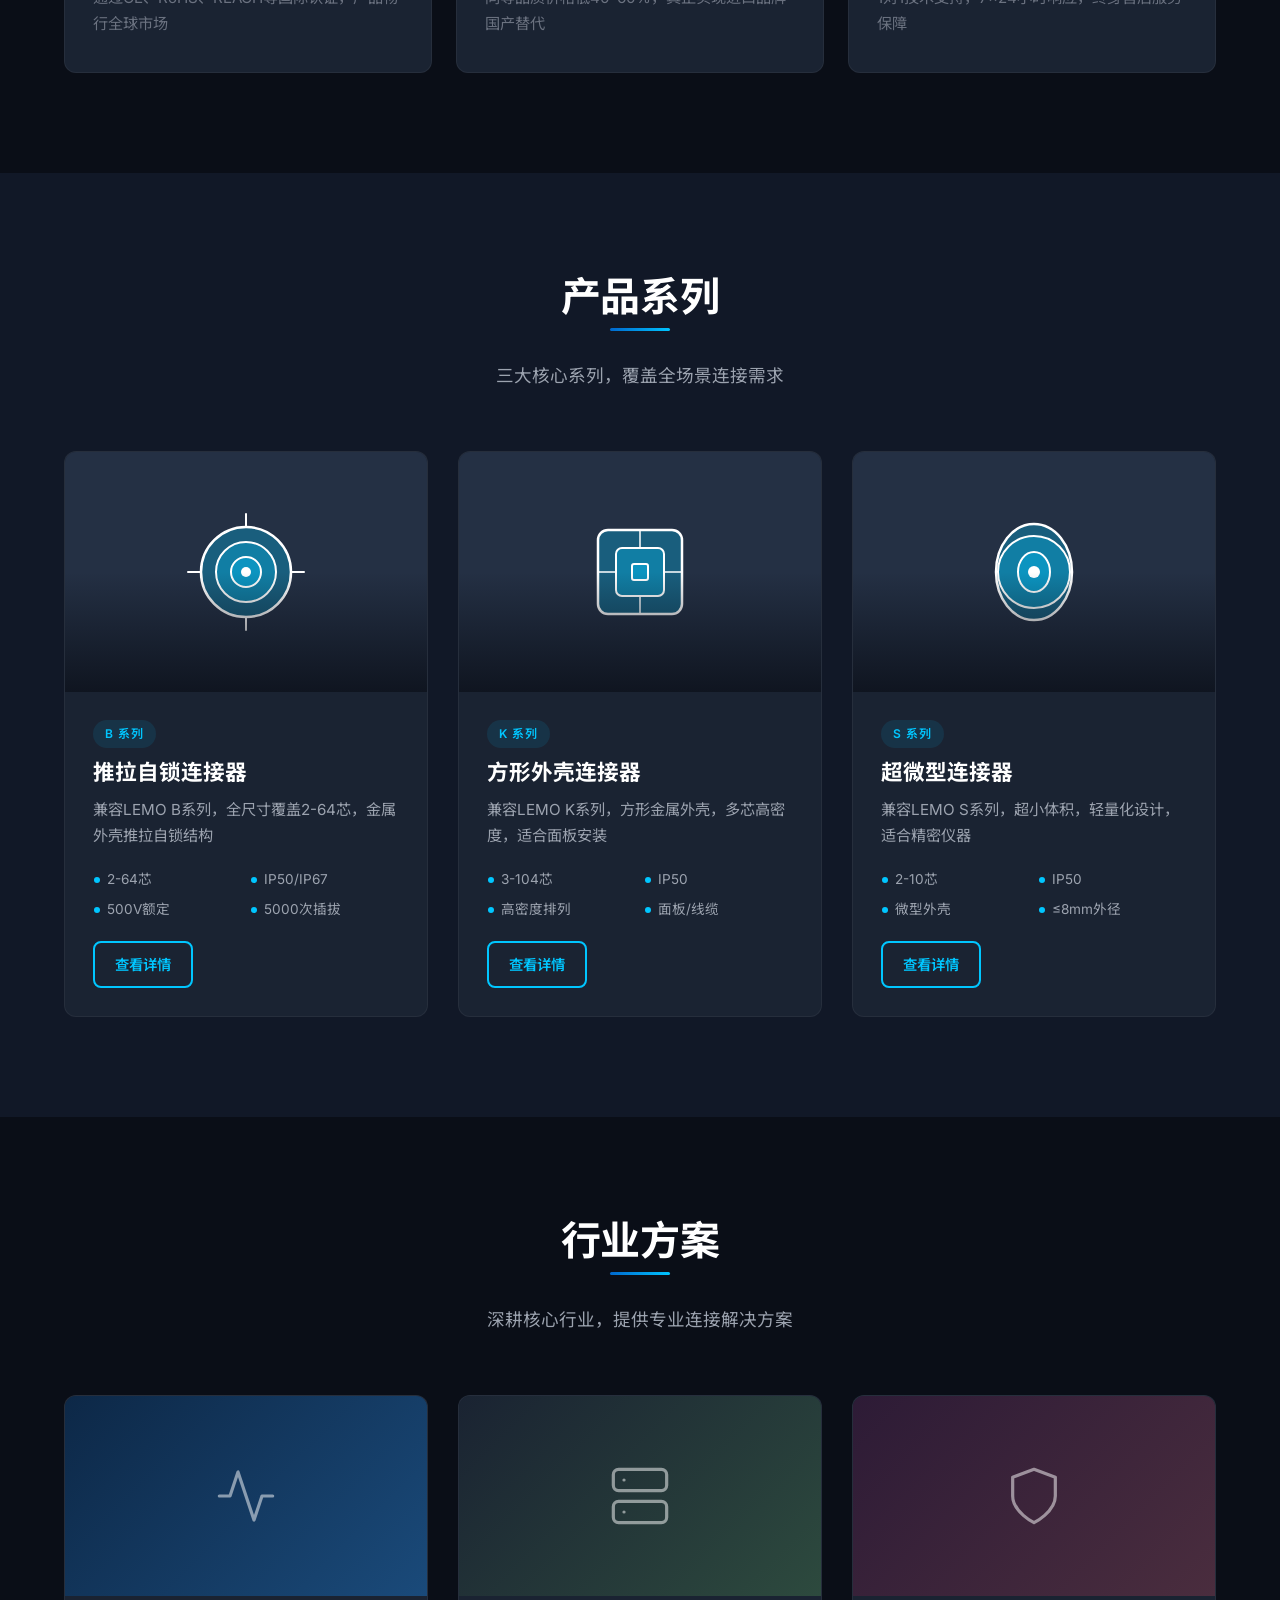
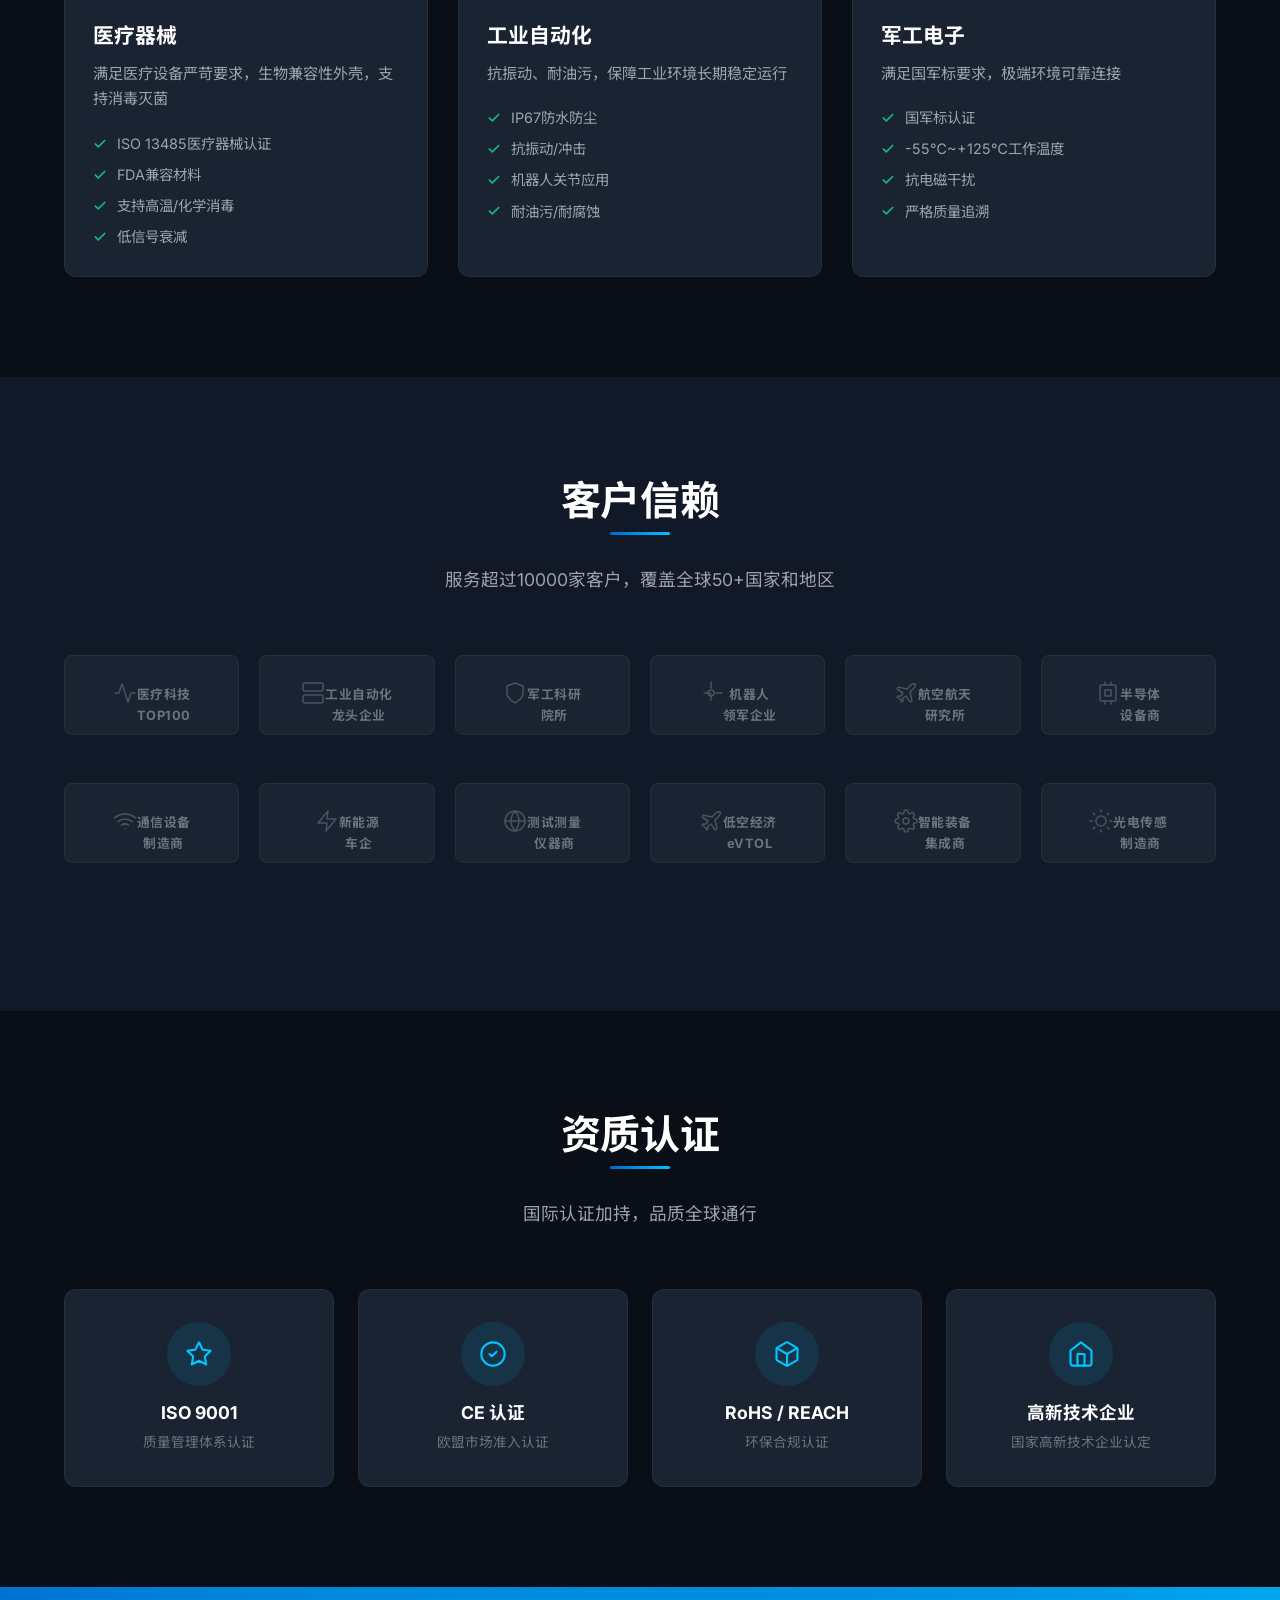
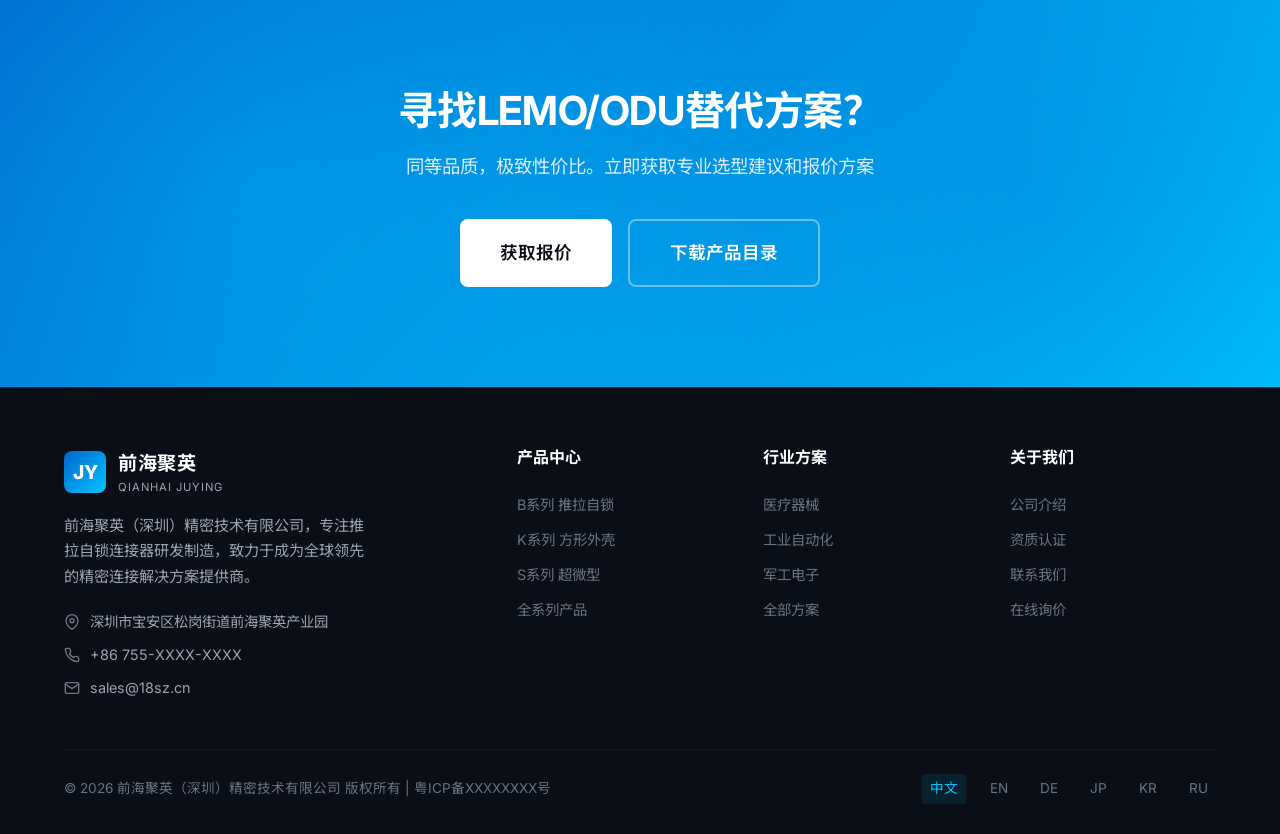
==== commit ca58243a: "Fix: relative paths for GitHub Pages subdirectory deployment" ====
--- a/index.html
+++ b/index.html
@@ -1,496 +1,496 @@
-<!DOCTYPE html>
-<html lang="zh-CN">
-<head>
-  <meta charset="UTF-8">
-  <meta name="viewport" content="width=device-width, initial-scale=1.0">
-  <meta name="description" content="前海聚英（深圳）精密技术有限公司 - 专业推拉自锁连接器制造商，LEMO/ODU国产替代方案，应用于医疗器械、工业自动化、军工电子等领域。">
-  <meta name="keywords" content="推拉自锁连接器,航空插头,LEMO替代,ODU替代,医疗连接器,工业连接器,前海聚英">
-  <meta name="author" content="前海聚英（深圳）精密技术有限公司">
-  <meta property="og:title" content="前海聚英 - 专业推拉自锁连接器制造商">
-  <meta property="og:description" content="LEMO/ODU国产替代方案，10000+客户信赖之选">
-  <meta property="og:type" content="website">
-  <meta property="og:url" content="https://www.18sz.cn/">
-  <title>前海聚英 - 专业推拉自锁连接器制造商 | LEMO/ODU国产替代</title>
-  <link rel="icon" type="image/svg+xml" href="/assets/images/favicon.svg">
-  <link rel="preconnect" href="https://fonts.googleapis.com">
-  <link rel="preconnect" href="https://fonts.gstatic.com" crossorigin>
-  <link href="https://fonts.googleapis.com/css2?family=Inter:wght@300;400;500;600;700;800&family=Noto+Sans+SC:wght@300;400;500;600;700;800&display=swap" rel="stylesheet">
-  <link rel="stylesheet" href="/assets/css/style.css">
-  <link rel="stylesheet" href="/assets/css/animations.css">
-  <link rel="stylesheet" href="/assets/css/responsive.css">
-</head>
-<body>
-  <!-- Header -->
-  <header class="header" id="header">
-    <div class="container">
-      <a href="/" class="logo">
-        <div class="logo-icon">JY</div>
-        <div class="logo-text">
-          前海聚英
-          <span>QIANHAI JUYING</span>
-        </div>
-      </a>
-      <nav class="nav">
-        <div class="nav-links" id="navLinks">
-          <a href="/" class="active">首页</a>
-          <a href="/products/">产品中心</a>
-          <a href="/solutions/">行业方案</a>
-          <a href="/about/">关于我们</a>
-          <a href="/contact/">联系我们</a>
-        </div>
-        <div class="lang-switcher" id="langSwitcher">
-          <button class="lang-btn" aria-label="切换语言">
-            <svg class="icon-globe" width="16" height="16" viewBox="0 0 24 24" fill="none" stroke="currentColor" stroke-width="2" stroke-linecap="round" stroke-linejoin="round"><circle cx="12" cy="12" r="10"/><line x1="2" y1="12" x2="22" y2="12"/><path d="M12 2a15.3 15.3 0 0 1 4 10 15.3 15.3 0 0 1-4 10 15.3 15.3 0 0 1-4-10 15.3 15.3 0 0 1 4-10z"/></svg>
-            中文
-            <svg width="10" height="6" viewBox="0 0 10 6" fill="none"><path d="M1 1L5 5L9 1" stroke="currentColor" stroke-width="1.5" stroke-linecap="round"/></svg>
-          </button>
-          <div class="lang-dropdown">
-            <a href="/" class="active"><span class="lang-flag">🇨🇳</span> 中文</a>
-            <a href="/en/"><span class="lang-flag">🇬🇧</span> English</a>
-            <a href="/de/"><span class="lang-flag">🇩🇪</span> Deutsch</a>
-            <a href="/ja/"><span class="lang-flag">🇯🇵</span> 日本語</a>
-            <a href="/ko/"><span class="lang-flag">🇰🇷</span> 한국어</a>
-            <a href="/ru/"><span class="lang-flag">🇷🇺</span> Русский</a>
-          </div>
-        </div>
-      </nav>
-      <div class="mobile-toggle" id="mobileToggle" aria-label="菜单">
-        <span></span><span></span><span></span>
-      </div>
-    </div>
-  </header>
-
-  <!-- Hero Section -->
-  <section class="hero" id="hero">
-    <div class="hero-bg"></div>
-    <div class="hero-grid"></div>
-    <div class="hero-particles" id="heroParticles"></div>
-    <div class="container">
-      <div class="hero-content">
-        <div class="hero-badge">
-          <span class="hero-badge-dot"></span>
-          国产替代 · 全球信赖
-        </div>
-        <h1>
-          精密连接器<br>
-          <span class="gradient-text">驱动未来科技</span>
-        </h1>
-        <p class="hero-desc">
-          前海聚英专注推拉自锁连接器研发制造，为医疗器械、工业自动化、军工电子等领域提供LEMO/ODU国产替代方案，10000+客户信赖之选。
-        </p>
-        <div class="hero-actions">
-          <a href="/contact/" class="btn btn-primary btn-lg pulse-cta">获取报价</a>
-          <a href="/products/" class="btn btn-outline btn-lg">产品目录</a>
-        </div>
-        <div class="hero-stats">
-          <div class="hero-stat">
-            <div class="hero-stat-value" data-count="10000">0<span>+</span></div>
-            <div class="hero-stat-label">服务客户</div>
-          </div>
-          <div class="hero-stat">
-            <div class="hero-stat-value" data-count="15">0<span>年</span></div>
-            <div class="hero-stat-label">行业经验</div>
-          </div>
-          <div class="hero-stat">
-            <div class="hero-stat-value" data-count="50">0<span>+</span></div>
-            <div class="hero-stat-label">产品系列</div>
-          </div>
-        </div>
-      </div>
-      <div class="hero-visual">
-        <div class="hero-connector">
-          <div class="connector-ring"></div>
-          <div class="connector-ring"></div>
-          <div class="connector-ring"></div>
-          <div class="connector-center">
-            <svg viewBox="0 0 48 48" xmlns="http://www.w3.org/2000/svg" fill="none" stroke="white" stroke-width="2" stroke-linecap="round" stroke-linejoin="round"><path d="M24 4C12.95 4 4 12.95 4 24s8.95 20 20 20 20-8.95 20-20S35.05 4 24 4z"/><path d="M16 24l4 4 8-8"/></svg>
-          </div>
-          <div class="connector-dot"></div>
-          <div class="connector-dot"></div>
-          <div class="connector-dot"></div>
-          <div class="connector-dot"></div>
-        </div>
-      </div>
-    </div>
-    <div class="scroll-indicator">
-      <span>向下滚动</span>
-      <div class="scroll-indicator-line"></div>
-    </div>
-  </section>
-
-  <!-- Features / Advantages Section -->
-  <section class="section" id="features">
-    <div class="container">
-      <div class="section-header fade-in">
-        <h2>核心优势</h2>
-        <p>十五年深耕连接器领域，以品质和创新驱动价值</p>
-      </div>
-      <div class="features-grid">
-        <div class="feature-card fade-in stagger-1">
-          <div class="feature-icon">
-            <svg width="28" height="28" viewBox="0 0 24 24" fill="none" stroke="currentColor" stroke-width="1.8" stroke-linecap="round" stroke-linejoin="round"><path d="M12 2l3.09 6.26L22 9.27l-5 4.87 1.18 6.88L12 17.77l-6.18 3.25L7 14.14 2 9.27l6.91-1.01L12 2z"/></svg>
-          </div>
-          <h4>品质保障</h4>
-          <p>ISO 9001认证体系，每件产品经过32道检测工序，确保零缺陷交付</p>
-        </div>
-        <div class="feature-card fade-in stagger-2">
-          <div class="feature-icon">
-            <svg width="28" height="28" viewBox="0 0 24 24" fill="none" stroke="currentColor" stroke-width="1.8" stroke-linecap="round" stroke-linejoin="round"><polygon points="13 2 3 14 12 14 11 22 21 10 12 10 13 2"/></svg>
-          </div>
-          <h4>快速交付</h4>
-          <p>标准品7天发货，定制品15天打样，自有工厂实现敏捷制造</p>
-        </div>
-        <div class="feature-card fade-in stagger-3">
-          <div class="feature-icon">
-            <svg width="28" height="28" viewBox="0 0 24 24" fill="none" stroke="currentColor" stroke-width="1.8" stroke-linecap="round" stroke-linejoin="round"><path d="M14.7 6.3a1 1 0 0 0 0 1.4l1.6 1.6a1 1 0 0 0 1.4 0l3.77-3.77a6 6 0 0 1-7.94 7.94l-6.91 6.91a2.12 2.12 0 0 1-3-3l6.91-6.91a6 6 0 0 1 7.94-7.94l-3.76 3.76z"/></svg>
-          </div>
-          <h4>深度定制</h4>
-          <p>支持芯数、线缆、接口、外壳全方位定制，满足个性化需求</p>
-        </div>
-        <div class="feature-card fade-in stagger-4">
-          <div class="feature-icon">
-            <svg width="28" height="28" viewBox="0 0 24 24" fill="none" stroke="currentColor" stroke-width="1.8" stroke-linecap="round" stroke-linejoin="round"><path d="M9 12l2 2 4-4"/><path d="M12 2a10 10 0 1 0 0 20 10 10 0 0 0 0-20z"/><path d="M12 2v4"/><path d="M12 18v4"/><path d="M2 12h4"/><path d="M18 12h4"/></svg>
-          </div>
-          <h4>国际认证</h4>
-          <p>通过CE、RoHS、REACH等国际认证，产品畅行全球市场</p>
-        </div>
-        <div class="feature-card fade-in stagger-5">
-          <div class="feature-icon">
-            <svg width="28" height="28" viewBox="0 0 24 24" fill="none" stroke="currentColor" stroke-width="1.8" stroke-linecap="round" stroke-linejoin="round"><line x1="12" y1="1" x2="12" y2="23"/><path d="M17 5H9.5a3.5 3.5 0 0 0 0 7h5a3.5 3.5 0 0 1 0 7H6"/></svg>
-          </div>
-          <h4>极致性价比</h4>
-          <p>同等品质价格低40-60%，真正实现进口品牌国产替代</p>
-        </div>
-        <div class="feature-card fade-in stagger-6">
-          <div class="feature-icon">
-            <svg width="28" height="28" viewBox="0 0 24 24" fill="none" stroke="currentColor" stroke-width="1.8" stroke-linecap="round" stroke-linejoin="round"><path d="M17 21v-2a4 4 0 0 0-4-4H5a4 4 0 0 0-4 4v2"/><circle cx="9" cy="7" r="4"/><path d="M23 21v-2a4 4 0 0 0-3-3.87"/><path d="M16 3.13a4 4 0 0 1 0 7.75"/></svg>
-          </div>
-          <h4>专业服务</h4>
-          <p>1对1技术支持，7×24小时响应，终身售后服务保障</p>
-        </div>
-      </div>
-    </div>
-  </section>
-
-  <!-- Products Section -->
-  <section class="section section-dark" id="products">
-    <div class="container">
-      <div class="section-header fade-in">
-        <h2>产品系列</h2>
-        <p>三大核心系列，覆盖全场景连接需求</p>
-      </div>
-      <div class="product-cards">
-        <!-- B Series -->
-        <div class="product-card fade-in stagger-1">
-          <div class="product-card-image zoom-hover">
-            <svg viewBox="0 0 120 120" xmlns="http://www.w3.org/2000/svg" fill="none" stroke="currentColor" stroke-width="2" stroke-linecap="round" stroke-linejoin="round">
-              <circle cx="60" cy="60" r="45" stroke-width="2.5"/>
-              <circle cx="60" cy="60" r="30"/>
-              <circle cx="60" cy="60" r="15"/>
-              <circle cx="60" cy="60" r="5" fill="currentColor" stroke="none"/>
-              <line x1="60" y1="2" x2="60" y2="15" stroke-width="2"/>
-              <line x1="60" y1="105" x2="60" y2="118" stroke-width="2"/>
-              <line x1="2" y1="60" x2="15" y2="60" stroke-width="2"/>
-              <line x1="105" y1="60" x2="118" y2="60" stroke-width="2"/>
-            </svg>
-          </div>
-          <div class="product-card-body">
-            <span class="product-card-series">B 系列</span>
-            <h3>推拉自锁连接器</h3>
-            <p>兼容LEMO B系列，全尺寸覆盖2-64芯，金属外壳推拉自锁结构</p>
-            <div class="product-card-specs">
-              <div class="product-spec"><span class="product-spec-icon"><svg width="8" height="8" viewBox="0 0 8 8"><circle cx="4" cy="4" r="3" fill="currentColor"/></svg></span> 2-64芯</div>
-              <div class="product-spec"><span class="product-spec-icon"><svg width="8" height="8" viewBox="0 0 8 8"><circle cx="4" cy="4" r="3" fill="currentColor"/></svg></span> IP50/IP67</div>
-              <div class="product-spec"><span class="product-spec-icon"><svg width="8" height="8" viewBox="0 0 8 8"><circle cx="4" cy="4" r="3" fill="currentColor"/></svg></span> 500V额定</div>
-              <div class="product-spec"><span class="product-spec-icon"><svg width="8" height="8" viewBox="0 0 8 8"><circle cx="4" cy="4" r="3" fill="currentColor"/></svg></span> 5000次插拔</div>
-            </div>
-            <a href="/products/b-series/" class="btn btn-outline btn-sm">查看详情</a>
-          </div>
-        </div>
-        <!-- K Series -->
-        <div class="product-card fade-in stagger-2">
-          <div class="product-card-image zoom-hover">
-            <svg viewBox="0 0 120 120" xmlns="http://www.w3.org/2000/svg" fill="none" stroke="currentColor" stroke-width="2" stroke-linecap="round" stroke-linejoin="round">
-              <rect x="18" y="18" width="84" height="84" rx="10" stroke-width="2.5"/>
-              <rect x="36" y="36" width="48" height="48" rx="6"/>
-              <rect x="52" y="52" width="16" height="16" rx="2"/>
-              <line x1="60" y1="18" x2="60" y2="36" stroke-width="1.5"/>
-              <line x1="60" y1="84" x2="60" y2="102" stroke-width="1.5"/>
-              <line x1="18" y1="60" x2="36" y2="60" stroke-width="1.5"/>
-              <line x1="84" y1="60" x2="102" y2="60" stroke-width="1.5"/>
-            </svg>
-          </div>
-          <div class="product-card-body">
-            <span class="product-card-series">K 系列</span>
-            <h3>方形外壳连接器</h3>
-            <p>兼容LEMO K系列，方形金属外壳，多芯高密度，适合面板安装</p>
-            <div class="product-card-specs">
-              <div class="product-spec"><span class="product-spec-icon"><svg width="8" height="8" viewBox="0 0 8 8"><circle cx="4" cy="4" r="3" fill="currentColor"/></svg></span> 3-104芯</div>
-              <div class="product-spec"><span class="product-spec-icon"><svg width="8" height="8" viewBox="0 0 8 8"><circle cx="4" cy="4" r="3" fill="currentColor"/></svg></span> IP50</div>
-              <div class="product-spec"><span class="product-spec-icon"><svg width="8" height="8" viewBox="0 0 8 8"><circle cx="4" cy="4" r="3" fill="currentColor"/></svg></span> 高密度排列</div>
-              <div class="product-spec"><span class="product-spec-icon"><svg width="8" height="8" viewBox="0 0 8 8"><circle cx="4" cy="4" r="3" fill="currentColor"/></svg></span> 面板/线缆</div>
-            </div>
-            <a href="/products/k-series/" class="btn btn-outline btn-sm">查看详情</a>
-          </div>
-        </div>
-        <!-- S Series -->
-        <div class="product-card fade-in stagger-3">
-          <div class="product-card-image zoom-hover">
-            <svg viewBox="0 0 120 120" xmlns="http://www.w3.org/2000/svg" fill="none" stroke="currentColor" stroke-width="2" stroke-linecap="round" stroke-linejoin="round">
-              <ellipse cx="60" cy="60" rx="38" ry="48" stroke-width="2.5"/>
-              <ellipse cx="60" cy="60" r="28" ry="36"/>
-              <ellipse cx="60" cy="60" rx="16" ry="20"/>
-              <circle cx="60" cy="60" r="6" fill="currentColor" stroke="none"/>
-            </svg>
-          </div>
-          <div class="product-card-body">
-            <span class="product-card-series">S 系列</span>
-            <h3>超微型连接器</h3>
-            <p>兼容LEMO S系列，超小体积，轻量化设计，适合精密仪器</p>
-            <div class="product-card-specs">
-              <div class="product-spec"><span class="product-spec-icon"><svg width="8" height="8" viewBox="0 0 8 8"><circle cx="4" cy="4" r="3" fill="currentColor"/></svg></span> 2-10芯</div>
-              <div class="product-spec"><span class="product-spec-icon"><svg width="8" height="8" viewBox="0 0 8 8"><circle cx="4" cy="4" r="3" fill="currentColor"/></svg></span> IP50</div>
-              <div class="product-spec"><span class="product-spec-icon"><svg width="8" height="8" viewBox="0 0 8 8"><circle cx="4" cy="4" r="3" fill="currentColor"/></svg></span> 微型外壳</div>
-              <div class="product-spec"><span class="product-spec-icon"><svg width="8" height="8" viewBox="0 0 8 8"><circle cx="4" cy="4" r="3" fill="currentColor"/></svg></span> ≤8mm外径</div>
-            </div>
-            <a href="/products/s-series/" class="btn btn-outline btn-sm">查看详情</a>
-          </div>
-        </div>
-      </div>
-    </div>
-  </section>
-
-  <!-- Solutions / Industries Section -->
-  <section class="section" id="solutions">
-    <div class="container">
-      <div class="section-header fade-in">
-        <h2>行业方案</h2>
-        <p>深耕核心行业，提供专业连接解决方案</p>
-      </div>
-      <div class="solutions-grid">
-        <div class="solution-card fade-in stagger-1">
-          <div class="solution-card-image">
-            <div class="solution-bg solution-medical">
-              <svg width="64" height="64" viewBox="0 0 24 24" fill="none" stroke="currentColor" stroke-width="1.2" stroke-linecap="round" stroke-linejoin="round"><path d="M22 12h-4l-3 9L9 3l-3 9H2"/></svg>
-            </div>
-          </div>
-          <div class="solution-card-body">
-            <h3>医疗器械</h3>
-            <p>满足医疗设备严苛要求，生物兼容性外壳，支持消毒灭菌</p>
-            <div class="solution-features">
-              <div class="solution-feature"><span class="solution-feature-check"><svg width="14" height="14" viewBox="0 0 24 24" fill="none" stroke="currentColor" stroke-width="3" stroke-linecap="round" stroke-linejoin="round"><polyline points="20 6 9 17 4 12"/></svg></span> ISO 13485医疗器械认证</div>
-              <div class="solution-feature"><span class="solution-feature-check"><svg width="14" height="14" viewBox="0 0 24 24" fill="none" stroke="currentColor" stroke-width="3" stroke-linecap="round" stroke-linejoin="round"><polyline points="20 6 9 17 4 12"/></svg></span> FDA兼容材料</div>
-              <div class="solution-feature"><span class="solution-feature-check"><svg width="14" height="14" viewBox="0 0 24 24" fill="none" stroke="currentColor" stroke-width="3" stroke-linecap="round" stroke-linejoin="round"><polyline points="20 6 9 17 4 12"/></svg></span> 支持高温/化学消毒</div>
-              <div class="solution-feature"><span class="solution-feature-check"><svg width="14" height="14" viewBox="0 0 24 24" fill="none" stroke="currentColor" stroke-width="3" stroke-linecap="round" stroke-linejoin="round"><polyline points="20 6 9 17 4 12"/></svg></span> 低信号衰减</div>
-            </div>
-          </div>
-        </div>
-        <div class="solution-card fade-in stagger-2">
-          <div class="solution-card-image">
-            <div class="solution-bg solution-industrial">
-              <svg width="64" height="64" viewBox="0 0 24 24" fill="none" stroke="currentColor" stroke-width="1.2" stroke-linecap="round" stroke-linejoin="round"><rect x="2" y="2" width="20" height="8" rx="2" ry="2"/><rect x="2" y="14" width="20" height="8" rx="2" ry="2"/><line x1="6" y1="6" x2="6.01" y2="6"/><line x1="6" y1="18" x2="6.01" y2="18"/></svg>
-            </div>
-          </div>
-          <div class="solution-card-body">
-            <h3>工业自动化</h3>
-            <p>抗振动、耐油污，保障工业环境长期稳定运行</p>
-            <div class="solution-features">
-              <div class="solution-feature"><span class="solution-feature-check"><svg width="14" height="14" viewBox="0 0 24 24" fill="none" stroke="currentColor" stroke-width="3" stroke-linecap="round" stroke-linejoin="round"><polyline points="20 6 9 17 4 12"/></svg></span> IP67防水防尘</div>
-              <div class="solution-feature"><span class="solution-feature-check"><svg width="14" height="14" viewBox="0 0 24 24" fill="none" stroke="currentColor" stroke-width="3" stroke-linecap="round" stroke-linejoin="round"><polyline points="20 6 9 17 4 12"/></svg></span> 抗振动/冲击</div>
-              <div class="solution-feature"><span class="solution-feature-check"><svg width="14" height="14" viewBox="0 0 24 24" fill="none" stroke="currentColor" stroke-width="3" stroke-linecap="round" stroke-linejoin="round"><polyline points="20 6 9 17 4 12"/></svg></span> 机器人关节应用</div>
-              <div class="solution-feature"><span class="solution-feature-check"><svg width="14" height="14" viewBox="0 0 24 24" fill="none" stroke="currentColor" stroke-width="3" stroke-linecap="round" stroke-linejoin="round"><polyline points="20 6 9 17 4 12"/></svg></span> 耐油污/耐腐蚀</div>
-            </div>
-          </div>
-        </div>
-        <div class="solution-card fade-in stagger-3">
-          <div class="solution-card-image">
-            <div class="solution-bg solution-military">
-              <svg width="64" height="64" viewBox="0 0 24 24" fill="none" stroke="currentColor" stroke-width="1.2" stroke-linecap="round" stroke-linejoin="round"><path d="M12 22s8-4 8-10V5l-8-3-8 3v7c0 6 8 10 8 10z"/></svg>
-            </div>
-          </div>
-          <div class="solution-card-body">
-            <h3>军工电子</h3>
-            <p>满足国军标要求，极端环境可靠连接</p>
-            <div class="solution-features">
-              <div class="solution-feature"><span class="solution-feature-check"><svg width="14" height="14" viewBox="0 0 24 24" fill="none" stroke="currentColor" stroke-width="3" stroke-linecap="round" stroke-linejoin="round"><polyline points="20 6 9 17 4 12"/></svg></span> 国军标认证</div>
-              <div class="solution-feature"><span class="solution-feature-check"><svg width="14" height="14" viewBox="0 0 24 24" fill="none" stroke="currentColor" stroke-width="3" stroke-linecap="round" stroke-linejoin="round"><polyline points="20 6 9 17 4 12"/></svg></span> -55℃~+125℃工作温度</div>
-              <div class="solution-feature"><span class="solution-feature-check"><svg width="14" height="14" viewBox="0 0 24 24" fill="none" stroke="currentColor" stroke-width="3" stroke-linecap="round" stroke-linejoin="round"><polyline points="20 6 9 17 4 12"/></svg></span> 抗电磁干扰</div>
-              <div class="solution-feature"><span class="solution-feature-check"><svg width="14" height="14" viewBox="0 0 24 24" fill="none" stroke="currentColor" stroke-width="3" stroke-linecap="round" stroke-linejoin="round"><polyline points="20 6 9 17 4 12"/></svg></span> 严格质量追溯</div>
-            </div>
-          </div>
-        </div>
-      </div>
-    </div>
-  </section>
-
-  <!-- Clients Section -->
-  <section class="section section-dark" id="clients">
-    <div class="container">
-      <div class="section-header fade-in">
-        <h2>客户信赖</h2>
-        <p>服务超过10000家客户，覆盖全球50+国家和地区</p>
-      </div>
-      <div class="clients-grid fade-in">
-        <div class="client-logo">
-          <svg width="24" height="24" viewBox="0 0 24 24" fill="none" stroke="currentColor" stroke-width="1.5" stroke-linecap="round" stroke-linejoin="round" style="margin-bottom:4px;opacity:0.6"><path d="M22 12h-4l-3 9L9 3l-3 9H2"/></svg><br>医疗科技<br>TOP100
-        </div>
-        <div class="client-logo">
-          <svg width="24" height="24" viewBox="0 0 24 24" fill="none" stroke="currentColor" stroke-width="1.5" stroke-linecap="round" stroke-linejoin="round" style="margin-bottom:4px;opacity:0.6"><rect x="2" y="2" width="20" height="8" rx="2"/><rect x="2" y="14" width="20" height="8" rx="2"/></svg><br>工业自动化<br>龙头企业
-        </div>
-        <div class="client-logo">
-          <svg width="24" height="24" viewBox="0 0 24 24" fill="none" stroke="currentColor" stroke-width="1.5" stroke-linecap="round" stroke-linejoin="round" style="margin-bottom:4px;opacity:0.6"><path d="M12 22s8-4 8-10V5l-8-3-8 3v7c0 6 8 10 8 10z"/></svg><br>军工科研<br>院所
-        </div>
-        <div class="client-logo">
-          <svg width="24" height="24" viewBox="0 0 24 24" fill="none" stroke="currentColor" stroke-width="1.5" stroke-linecap="round" stroke-linejoin="round" style="margin-bottom:4px;opacity:0.6"><circle cx="12" cy="12" r="3"/><path d="M12 1v6m0 6v6m-7-7h6m6 0h6"/></svg><br>机器人<br>领军企业
-        </div>
-        <div class="client-logo">
-          <svg width="24" height="24" viewBox="0 0 24 24" fill="none" stroke="currentColor" stroke-width="1.5" stroke-linecap="round" stroke-linejoin="round" style="margin-bottom:4px;opacity:0.6"><path d="M17.8 19.2L16 11l3.5-3.5C21 6 21.5 4 21 3c-1-.5-3 0-4.5 1.5L13 8 4.8 6.2c-.5-.1-.9.1-1.1.5l-.3.5c-.2.5-.1 1 .3 1.3L9 12l-2 3H4l-1 1 3 2 2 3 1-1v-3l3-2 3.5 5.3c.3.4.8.5 1.3.3l.5-.2c.4-.3.6-.7.5-1.2z"/></svg><br>航空航天<br>研究所
-        </div>
-        <div class="client-logo">
-          <svg width="24" height="24" viewBox="0 0 24 24" fill="none" stroke="currentColor" stroke-width="1.5" stroke-linecap="round" stroke-linejoin="round" style="margin-bottom:4px;opacity:0.6"><rect x="4" y="4" width="16" height="16" rx="2"/><rect x="9" y="9" width="6" height="6"/><line x1="9" y1="1" x2="9" y2="4"/><line x1="15" y1="1" x2="15" y2="4"/><line x1="9" y1="20" x2="9" y2="23"/><line x1="15" y1="20" x2="15" y2="23"/></svg><br>半导体<br>设备商
-        </div>
-      </div>
-      <div class="clients-grid fade-in">
-        <div class="client-logo">
-          <svg width="24" height="24" viewBox="0 0 24 24" fill="none" stroke="currentColor" stroke-width="1.5" stroke-linecap="round" stroke-linejoin="round" style="margin-bottom:4px;opacity:0.6"><path d="M5 12.55a11 11 0 0 1 14.08 0"/><path d="M1.42 9a16 16 0 0 1 21.16 0"/><path d="M8.53 16.11a6 6 0 0 1 6.95 0"/><line x1="12" y1="20" x2="12.01" y2="20"/></svg><br>通信设备<br>制造商
-        </div>
-        <div class="client-logo">
-          <svg width="24" height="24" viewBox="0 0 24 24" fill="none" stroke="currentColor" stroke-width="1.5" stroke-linecap="round" stroke-linejoin="round" style="margin-bottom:4px;opacity:0.6"><path d="M13 2L3 14h9l-1 8 10-12h-9l1-8z"/></svg><br>新能源<br>车企
-        </div>
-        <div class="client-logo">
-          <svg width="24" height="24" viewBox="0 0 24 24" fill="none" stroke="currentColor" stroke-width="1.5" stroke-linecap="round" stroke-linejoin="round" style="margin-bottom:4px;opacity:0.6"><path d="M2 12h20M12 2a15.3 15.3 0 0 1 4 10 15.3 15.3 0 0 1-4 10 15.3 15.3 0 0 1-4-10A15.3 15.3 0 0 1 12 2z"/><circle cx="12" cy="12" r="10"/></svg><br>测试测量<br>仪器商
-        </div>
-        <div class="client-logo">
-          <svg width="24" height="24" viewBox="0 0 24 24" fill="none" stroke="currentColor" stroke-width="1.5" stroke-linecap="round" stroke-linejoin="round" style="margin-bottom:4px;opacity:0.6"><path d="M17.8 19.2L16 11l3.5-3.5C21 6 21.5 4 21 3c-1-.5-3 0-4.5 1.5L13 8 4.8 6.2c-.5-.1-.9.1-1.1.5l-.3.5c-.2.5-.1 1 .3 1.3L9 12l-2 3H4l-1 1 3 2 2 3 1-1v-3l3-2 3.5 5.3c.3.4.8.5 1.3.3l.5-.2c.4-.3.6-.7.5-1.2z"/></svg><br>低空经济<br>eVTOL
-        </div>
-        <div class="client-logo">
-          <svg width="24" height="24" viewBox="0 0 24 24" fill="none" stroke="currentColor" stroke-width="1.5" stroke-linecap="round" stroke-linejoin="round" style="margin-bottom:4px;opacity:0.6"><circle cx="12" cy="12" r="3"/><path d="M19.4 15a1.65 1.65 0 0 0 .33 1.82l.06.06a2 2 0 0 1 0 2.83 2 2 0 0 1-2.83 0l-.06-.06a1.65 1.65 0 0 0-1.82-.33 1.65 1.65 0 0 0-1 1.51V21a2 2 0 0 1-2 2 2 2 0 0 1-2-2v-.09A1.65 1.65 0 0 0 9 19.4a1.65 1.65 0 0 0-1.82.33l-.06.06a2 2 0 0 1-2.83 0 2 2 0 0 1 0-2.83l.06-.06A1.65 1.65 0 0 0 4.68 15a1.65 1.65 0 0 0-1.51-1H3a2 2 0 0 1-2-2 2 2 0 0 1 2-2h.09A1.65 1.65 0 0 0 4.6 9a1.65 1.65 0 0 0-.33-1.82l-.06-.06a2 2 0 0 1 0-2.83 2 2 0 0 1 2.83 0l.06.06A1.65 1.65 0 0 0 9 4.68a1.65 1.65 0 0 0 1-1.51V3a2 2 0 0 1 2-2 2 2 0 0 1 2 2v.09a1.65 1.65 0 0 0 1 1.51 1.65 1.65 0 0 0 1.82-.33l.06-.06a2 2 0 0 1 2.83 0 2 2 0 0 1 0 2.83l-.06.06a1.65 1.65 0 0 0-.33 1.82V9a1.65 1.65 0 0 0 1.51 1H21a2 2 0 0 1 2 2 2 2 0 0 1-2 2h-.09a1.65 1.65 0 0 0-1.51 1z"/></svg><br>智能装备<br>集成商
-        </div>
-        <div class="client-logo">
-          <svg width="24" height="24" viewBox="0 0 24 24" fill="none" stroke="currentColor" stroke-width="1.5" stroke-linecap="round" stroke-linejoin="round" style="margin-bottom:4px;opacity:0.6"><circle cx="12" cy="12" r="5"/><line x1="12" y1="1" x2="12" y2="3"/><line x1="12" y1="21" x2="12" y2="23"/><line x1="4.22" y1="4.22" x2="5.64" y2="5.64"/><line x1="18.36" y1="18.36" x2="19.78" y2="19.78"/><line x1="1" y1="12" x2="3" y2="12"/><line x1="21" y1="12" x2="23" y2="12"/><line x1="4.22" y1="19.78" x2="5.64" y2="18.36"/><line x1="18.36" y1="5.64" x2="19.78" y2="4.22"/></svg><br>光电传感<br>制造商
-        </div>
-      </div>
-    </div>
-  </section>
-
-  <!-- Certifications Section -->
-  <section class="section" id="certifications">
-    <div class="container">
-      <div class="section-header fade-in">
-        <h2>资质认证</h2>
-        <p>国际认证加持，品质全球通行</p>
-      </div>
-      <div class="cert-grid">
-        <div class="cert-card fade-in stagger-1">
-          <div class="cert-icon">
-            <svg width="28" height="28" viewBox="0 0 24 24" fill="none" stroke="currentColor" stroke-width="1.8" stroke-linecap="round" stroke-linejoin="round"><path d="M12 2l3.09 6.26L22 9.27l-5 4.87 1.18 6.88L12 17.77l-6.18 3.25L7 14.14 2 9.27l6.91-1.01L12 2z"/></svg>
-          </div>
-          <h4>ISO 9001</h4>
-          <p>质量管理体系认证</p>
-        </div>
-        <div class="cert-card fade-in stagger-2">
-          <div class="cert-icon">
-            <svg width="28" height="28" viewBox="0 0 24 24" fill="none" stroke="currentColor" stroke-width="1.8" stroke-linecap="round" stroke-linejoin="round"><path d="M9 12l2 2 4-4"/><circle cx="12" cy="12" r="10"/></svg>
-          </div>
-          <h4>CE 认证</h4>
-          <p>欧盟市场准入认证</p>
-        </div>
-        <div class="cert-card fade-in stagger-3">
-          <div class="cert-icon">
-            <svg width="28" height="28" viewBox="0 0 24 24" fill="none" stroke="currentColor" stroke-width="1.8" stroke-linecap="round" stroke-linejoin="round"><path d="M21 16V8a2 2 0 0 0-1-1.73l-7-4a2 2 0 0 0-2 0l-7 4A2 2 0 0 0 3 8v8a2 2 0 0 0 1 1.73l7 4a2 2 0 0 0 2 0l7-4A2 2 0 0 0 21 16z"/><polyline points="3.27 6.96 12 12.01 20.73 6.96"/><line x1="12" y1="22.08" x2="12" y2="12"/></svg>
-          </div>
-          <h4>RoHS / REACH</h4>
-          <p>环保合规认证</p>
-        </div>
-        <div class="cert-card fade-in stagger-4">
-          <div class="cert-icon">
-            <svg width="28" height="28" viewBox="0 0 24 24" fill="none" stroke="currentColor" stroke-width="1.8" stroke-linecap="round" stroke-linejoin="round"><path d="M3 9l9-7 9 7v11a2 2 0 0 1-2 2H5a2 2 0 0 1-2-2z"/><polyline points="9 22 9 12 15 12 15 22"/></svg>
-          </div>
-          <h4>高新技术企业</h4>
-          <p>国家高新技术企业认定</p>
-        </div>
-      </div>
-    </div>
-  </section>
-
-  <!-- CTA Section -->
-  <section class="section cta-section" id="cta">
-    <div class="container">
-      <div class="cta-content fade-in">
-        <h2>寻找LEMO/ODU替代方案？</h2>
-        <p>同等品质，极致性价比。立即获取专业选型建议和报价方案</p>
-        <div class="cta-actions">
-          <a href="/contact/" class="btn btn-white btn-lg">获取报价</a>
-          <a href="/products/" class="btn btn-outline btn-lg" style="border-color:rgba(255,255,255,0.4);color:#fff;">下载产品目录</a>
-        </div>
-      </div>
-    </div>
-  </section>
-
-  <!-- Footer -->
-  <footer class="footer">
-    <div class="container">
-      <div class="footer-grid">
-        <div class="footer-brand">
-          <a href="/" class="logo">
-            <div class="logo-icon">JY</div>
-            <div class="logo-text">
-              前海聚英
-              <span>QIANHAI JUYING</span>
-            </div>
-          </a>
-          <p>前海聚英（深圳）精密技术有限公司，专注推拉自锁连接器研发制造，致力于成为全球领先的精密连接解决方案提供商。</p>
-          <div class="footer-contact">
-            <div class="footer-contact-item">
-              <svg width="16" height="16" viewBox="0 0 24 24" fill="none" stroke="currentColor" stroke-width="2" stroke-linecap="round" stroke-linejoin="round"><path d="M21 10c0 7-9 13-9 13s-9-6-9-13a9 9 0 0 1 18 0z"/><circle cx="12" cy="10" r="3"/></svg>
-              深圳市宝安区松岗街道前海聚英产业园
-            </div>
-            <div class="footer-contact-item">
-              <svg width="16" height="16" viewBox="0 0 24 24" fill="none" stroke="currentColor" stroke-width="2" stroke-linecap="round" stroke-linejoin="round"><path d="M22 16.92v3a2 2 0 0 1-2.18 2 19.79 19.79 0 0 1-8.63-3.07 19.5 19.5 0 0 1-6-6 19.79 19.79 0 0 1-3.07-8.67A2 2 0 0 1 4.11 2h3a2 2 0 0 1 2 1.72 12.84 12.84 0 0 0 .7 2.81 2 2 0 0 1-.45 2.11L8.09 9.91a16 16 0 0 0 6 6l1.27-1.27a2 2 0 0 1 2.11-.45 12.84 12.84 0 0 0 2.81.7A2 2 0 0 1 22 16.92z"/></svg>
-              +86 755-XXXX-XXXX
-            </div>
-            <div class="footer-contact-item">
-              <svg width="16" height="16" viewBox="0 0 24 24" fill="none" stroke="currentColor" stroke-width="2" stroke-linecap="round" stroke-linejoin="round"><path d="M4 4h16c1.1 0 2 .9 2 2v12c0 1.1-.9 2-2 2H4c-1.1 0-2-.9-2-2V6c0-1.1.9-2 2-2z"/><polyline points="22,6 12,13 2,6"/></svg>
-              sales@18sz.cn
-            </div>
-          </div>
-        </div>
-        <div class="footer-column">
-          <h4>产品中心</h4>
-          <a href="/products/b-series/">B系列 推拉自锁</a>
-          <a href="/products/k-series/">K系列 方形外壳</a>
-          <a href="/products/s-series/">S系列 超微型</a>
-          <a href="/products/">全系列产品</a>
-        </div>
-        <div class="footer-column">
-          <h4>行业方案</h4>
-          <a href="/solutions/#medical">医疗器械</a>
-          <a href="/solutions/#industrial">工业自动化</a>
-          <a href="/solutions/#military">军工电子</a>
-          <a href="/solutions/">全部方案</a>
-        </div>
-        <div class="footer-column">
-          <h4>关于我们</h4>
-          <a href="/about/">公司介绍</a>
-          <a href="/about/#certifications">资质认证</a>
-          <a href="/contact/">联系我们</a>
-          <a href="/contact/#inquiry">在线询价</a>
-        </div>
-      </div>
-      <div class="footer-bottom">
-        <p>&copy; 2026 前海聚英（深圳）精密技术有限公司 版权所有 | 粤ICP备XXXXXXXX号</p>
-        <div class="footer-lang">
-          <a href="/" class="active">中文</a>
-          <a href="/en/">EN</a>
-          <a href="/de/">DE</a>
-          <a href="/ja/">JP</a>
-          <a href="/ko/">KR</a>
-          <a href="/ru/">RU</a>
-        </div>
-      </div>
-    </div>
-  </footer>
-
-  <script src="/assets/js/main.js"></script>
-</body>
+<!DOCTYPE html>
+<html lang="zh-CN">
+<head>
+  <meta charset="UTF-8">
+  <meta name="viewport" content="width=device-width, initial-scale=1.0">
+  <meta name="description" content="前海聚英（深圳）精密技术有限公司 - 专业推拉自锁连接器制造商，LEMO/ODU国产替代方案，应用于医疗器械、工业自动化、军工电子等领域。">
+  <meta name="keywords" content="推拉自锁连接器,航空插头,LEMO替代,ODU替代,医疗连接器,工业连接器,前海聚英">
+  <meta name="author" content="前海聚英（深圳）精密技术有限公司">
+  <meta property="og:title" content="前海聚英 - 专业推拉自锁连接器制造商">
+  <meta property="og:description" content="LEMO/ODU国产替代方案，10000+客户信赖之选">
+  <meta property="og:type" content="website">
+  <meta property="og:url" content="https://www.18sz.cn/">
+  <title>前海聚英 - 专业推拉自锁连接器制造商 | LEMO/ODU国产替代</title>
+  <link rel="icon" type="image/svg+xml" href="assets/images/favicon.svg">
+  <link rel="preconnect" href="https://fonts.googleapis.com">
+  <link rel="preconnect" href="https://fonts.gstatic.com" crossorigin>
+  <link href="https://fonts.googleapis.com/css2?family=Inter:wght@300;400;500;600;700;800&family=Noto+Sans+SC:wght@300;400;500;600;700;800&display=swap" rel="stylesheet">
+  <link rel="stylesheet" href="assets/css/style.css">
+  <link rel="stylesheet" href="assets/css/animations.css">
+  <link rel="stylesheet" href="assets/css/responsive.css">
+</head>
+<body>
+  <!-- Header -->
+  <header class="header" id="header">
+    <div class="container">
+      <a href="./" class="logo">
+        <div class="logo-icon">JY</div>
+        <div class="logo-text">
+          前海聚英
+          <span>QIANHAI JUYING</span>
+        </div>
+      </a>
+      <nav class="nav">
+        <div class="nav-links" id="navLinks">
+          <a href="./" class="active">首页</a>
+          <a href="products/">产品中心</a>
+          <a href="solutions/">行业方案</a>
+          <a href="about/">关于我们</a>
+          <a href="contact/">联系我们</a>
+        </div>
+        <div class="lang-switcher" id="langSwitcher">
+          <button class="lang-btn" aria-label="切换语言">
+            <svg class="icon-globe" width="16" height="16" viewBox="0 0 24 24" fill="none" stroke="currentColor" stroke-width="2" stroke-linecap="round" stroke-linejoin="round"><circle cx="12" cy="12" r="10"/><line x1="2" y1="12" x2="22" y2="12"/><path d="M12 2a15.3 15.3 0 0 1 4 10 15.3 15.3 0 0 1-4 10 15.3 15.3 0 0 1-4-10 15.3 15.3 0 0 1 4-10z"/></svg>
+            中文
+            <svg width="10" height="6" viewBox="0 0 10 6" fill="none"><path d="M1 1L5 5L9 1" stroke="currentColor" stroke-width="1.5" stroke-linecap="round"/></svg>
+          </button>
+          <div class="lang-dropdown">
+            <a href="./" class="active"><span class="lang-flag">🇨🇳</span> 中文</a>
+            <a href="en/"><span class="lang-flag">🇬🇧</span> English</a>
+            <a href="de/"><span class="lang-flag">🇩🇪</span> Deutsch</a>
+            <a href="ja/"><span class="lang-flag">🇯🇵</span> 日本語</a>
+            <a href="ko/"><span class="lang-flag">🇰🇷</span> 한국어</a>
+            <a href="ru/"><span class="lang-flag">🇷🇺</span> Русский</a>
+          </div>
+        </div>
+      </nav>
+      <div class="mobile-toggle" id="mobileToggle" aria-label="菜单">
+        <span></span><span></span><span></span>
+      </div>
+    </div>
+  </header>
+
+  <!-- Hero Section -->
+  <section class="hero" id="hero">
+    <div class="hero-bg"></div>
+    <div class="hero-grid"></div>
+    <div class="hero-particles" id="heroParticles"></div>
+    <div class="container">
+      <div class="hero-content">
+        <div class="hero-badge">
+          <span class="hero-badge-dot"></span>
+          国产替代 · 全球信赖
+        </div>
+        <h1>
+          精密连接器<br>
+          <span class="gradient-text">驱动未来科技</span>
+        </h1>
+        <p class="hero-desc">
+          前海聚英专注推拉自锁连接器研发制造，为医疗器械、工业自动化、军工电子等领域提供LEMO/ODU国产替代方案，10000+客户信赖之选。
+        </p>
+        <div class="hero-actions">
+          <a href="contact/" class="btn btn-primary btn-lg pulse-cta">获取报价</a>
+          <a href="products/" class="btn btn-outline btn-lg">产品目录</a>
+        </div>
+        <div class="hero-stats">
+          <div class="hero-stat">
+            <div class="hero-stat-value" data-count="10000">0<span>+</span></div>
+            <div class="hero-stat-label">服务客户</div>
+          </div>
+          <div class="hero-stat">
+            <div class="hero-stat-value" data-count="15">0<span>年</span></div>
+            <div class="hero-stat-label">行业经验</div>
+          </div>
+          <div class="hero-stat">
+            <div class="hero-stat-value" data-count="50">0<span>+</span></div>
+            <div class="hero-stat-label">产品系列</div>
+          </div>
+        </div>
+      </div>
+      <div class="hero-visual">
+        <div class="hero-connector">
+          <div class="connector-ring"></div>
+          <div class="connector-ring"></div>
+          <div class="connector-ring"></div>
+          <div class="connector-center">
+            <svg viewBox="0 0 48 48" xmlns="http://www.w3.org/2000/svg" fill="none" stroke="white" stroke-width="2" stroke-linecap="round" stroke-linejoin="round"><path d="M24 4C12.95 4 4 12.95 4 24s8.95 20 20 20 20-8.95 20-20S35.05 4 24 4z"/><path d="M16 24l4 4 8-8"/></svg>
+          </div>
+          <div class="connector-dot"></div>
+          <div class="connector-dot"></div>
+          <div class="connector-dot"></div>
+          <div class="connector-dot"></div>
+        </div>
+      </div>
+    </div>
+    <div class="scroll-indicator">
+      <span>向下滚动</span>
+      <div class="scroll-indicator-line"></div>
+    </div>
+  </section>
+
+  <!-- Features / Advantages Section -->
+  <section class="section" id="features">
+    <div class="container">
+      <div class="section-header fade-in">
+        <h2>核心优势</h2>
+        <p>十五年深耕连接器领域，以品质和创新驱动价值</p>
+      </div>
+      <div class="features-grid">
+        <div class="feature-card fade-in stagger-1">
+          <div class="feature-icon">
+            <svg width="28" height="28" viewBox="0 0 24 24" fill="none" stroke="currentColor" stroke-width="1.8" stroke-linecap="round" stroke-linejoin="round"><path d="M12 2l3.09 6.26L22 9.27l-5 4.87 1.18 6.88L12 17.77l-6.18 3.25L7 14.14 2 9.27l6.91-1.01L12 2z"/></svg>
+          </div>
+          <h4>品质保障</h4>
+          <p>ISO 9001认证体系，每件产品经过32道检测工序，确保零缺陷交付</p>
+        </div>
+        <div class="feature-card fade-in stagger-2">
+          <div class="feature-icon">
+            <svg width="28" height="28" viewBox="0 0 24 24" fill="none" stroke="currentColor" stroke-width="1.8" stroke-linecap="round" stroke-linejoin="round"><polygon points="13 2 3 14 12 14 11 22 21 10 12 10 13 2"/></svg>
+          </div>
+          <h4>快速交付</h4>
+          <p>标准品7天发货，定制品15天打样，自有工厂实现敏捷制造</p>
+        </div>
+        <div class="feature-card fade-in stagger-3">
+          <div class="feature-icon">
+            <svg width="28" height="28" viewBox="0 0 24 24" fill="none" stroke="currentColor" stroke-width="1.8" stroke-linecap="round" stroke-linejoin="round"><path d="M14.7 6.3a1 1 0 0 0 0 1.4l1.6 1.6a1 1 0 0 0 1.4 0l3.77-3.77a6 6 0 0 1-7.94 7.94l-6.91 6.91a2.12 2.12 0 0 1-3-3l6.91-6.91a6 6 0 0 1 7.94-7.94l-3.76 3.76z"/></svg>
+          </div>
+          <h4>深度定制</h4>
+          <p>支持芯数、线缆、接口、外壳全方位定制，满足个性化需求</p>
+        </div>
+        <div class="feature-card fade-in stagger-4">
+          <div class="feature-icon">
+            <svg width="28" height="28" viewBox="0 0 24 24" fill="none" stroke="currentColor" stroke-width="1.8" stroke-linecap="round" stroke-linejoin="round"><path d="M9 12l2 2 4-4"/><path d="M12 2a10 10 0 1 0 0 20 10 10 0 0 0 0-20z"/><path d="M12 2v4"/><path d="M12 18v4"/><path d="M2 12h4"/><path d="M18 12h4"/></svg>
+          </div>
+          <h4>国际认证</h4>
+          <p>通过CE、RoHS、REACH等国际认证，产品畅行全球市场</p>
+        </div>
+        <div class="feature-card fade-in stagger-5">
+          <div class="feature-icon">
+            <svg width="28" height="28" viewBox="0 0 24 24" fill="none" stroke="currentColor" stroke-width="1.8" stroke-linecap="round" stroke-linejoin="round"><line x1="12" y1="1" x2="12" y2="23"/><path d="M17 5H9.5a3.5 3.5 0 0 0 0 7h5a3.5 3.5 0 0 1 0 7H6"/></svg>
+          </div>
+          <h4>极致性价比</h4>
+          <p>同等品质价格低40-60%，真正实现进口品牌国产替代</p>
+        </div>
+        <div class="feature-card fade-in stagger-6">
+          <div class="feature-icon">
+            <svg width="28" height="28" viewBox="0 0 24 24" fill="none" stroke="currentColor" stroke-width="1.8" stroke-linecap="round" stroke-linejoin="round"><path d="M17 21v-2a4 4 0 0 0-4-4H5a4 4 0 0 0-4 4v2"/><circle cx="9" cy="7" r="4"/><path d="M23 21v-2a4 4 0 0 0-3-3.87"/><path d="M16 3.13a4 4 0 0 1 0 7.75"/></svg>
+          </div>
+          <h4>专业服务</h4>
+          <p>1对1技术支持，7×24小时响应，终身售后服务保障</p>
+        </div>
+      </div>
+    </div>
+  </section>
+
+  <!-- Products Section -->
+  <section class="section section-dark" id="products">
+    <div class="container">
+      <div class="section-header fade-in">
+        <h2>产品系列</h2>
+        <p>三大核心系列，覆盖全场景连接需求</p>
+      </div>
+      <div class="product-cards">
+        <!-- B Series -->
+        <div class="product-card fade-in stagger-1">
+          <div class="product-card-image zoom-hover">
+            <svg viewBox="0 0 120 120" xmlns="http://www.w3.org/2000/svg" fill="none" stroke="currentColor" stroke-width="2" stroke-linecap="round" stroke-linejoin="round">
+              <circle cx="60" cy="60" r="45" stroke-width="2.5"/>
+              <circle cx="60" cy="60" r="30"/>
+              <circle cx="60" cy="60" r="15"/>
+              <circle cx="60" cy="60" r="5" fill="currentColor" stroke="none"/>
+              <line x1="60" y1="2" x2="60" y2="15" stroke-width="2"/>
+              <line x1="60" y1="105" x2="60" y2="118" stroke-width="2"/>
+              <line x1="2" y1="60" x2="15" y2="60" stroke-width="2"/>
+              <line x1="105" y1="60" x2="118" y2="60" stroke-width="2"/>
+            </svg>
+          </div>
+          <div class="product-card-body">
+            <span class="product-card-series">B 系列</span>
+            <h3>推拉自锁连接器</h3>
+            <p>兼容LEMO B系列，全尺寸覆盖2-64芯，金属外壳推拉自锁结构</p>
+            <div class="product-card-specs">
+              <div class="product-spec"><span class="product-spec-icon"><svg width="8" height="8" viewBox="0 0 8 8"><circle cx="4" cy="4" r="3" fill="currentColor"/></svg></span> 2-64芯</div>
+              <div class="product-spec"><span class="product-spec-icon"><svg width="8" height="8" viewBox="0 0 8 8"><circle cx="4" cy="4" r="3" fill="currentColor"/></svg></span> IP50/IP67</div>
+              <div class="product-spec"><span class="product-spec-icon"><svg width="8" height="8" viewBox="0 0 8 8"><circle cx="4" cy="4" r="3" fill="currentColor"/></svg></span> 500V额定</div>
+              <div class="product-spec"><span class="product-spec-icon"><svg width="8" height="8" viewBox="0 0 8 8"><circle cx="4" cy="4" r="3" fill="currentColor"/></svg></span> 5000次插拔</div>
+            </div>
+            <a href="products/b-series/" class="btn btn-outline btn-sm">查看详情</a>
+          </div>
+        </div>
+        <!-- K Series -->
+        <div class="product-card fade-in stagger-2">
+          <div class="product-card-image zoom-hover">
+            <svg viewBox="0 0 120 120" xmlns="http://www.w3.org/2000/svg" fill="none" stroke="currentColor" stroke-width="2" stroke-linecap="round" stroke-linejoin="round">
+              <rect x="18" y="18" width="84" height="84" rx="10" stroke-width="2.5"/>
+              <rect x="36" y="36" width="48" height="48" rx="6"/>
+              <rect x="52" y="52" width="16" height="16" rx="2"/>
+              <line x1="60" y1="18" x2="60" y2="36" stroke-width="1.5"/>
+              <line x1="60" y1="84" x2="60" y2="102" stroke-width="1.5"/>
+              <line x1="18" y1="60" x2="36" y2="60" stroke-width="1.5"/>
+              <line x1="84" y1="60" x2="102" y2="60" stroke-width="1.5"/>
+            </svg>
+          </div>
+          <div class="product-card-body">
+            <span class="product-card-series">K 系列</span>
+            <h3>方形外壳连接器</h3>
+            <p>兼容LEMO K系列，方形金属外壳，多芯高密度，适合面板安装</p>
+            <div class="product-card-specs">
+              <div class="product-spec"><span class="product-spec-icon"><svg width="8" height="8" viewBox="0 0 8 8"><circle cx="4" cy="4" r="3" fill="currentColor"/></svg></span> 3-104芯</div>
+              <div class="product-spec"><span class="product-spec-icon"><svg width="8" height="8" viewBox="0 0 8 8"><circle cx="4" cy="4" r="3" fill="currentColor"/></svg></span> IP50</div>
+              <div class="product-spec"><span class="product-spec-icon"><svg width="8" height="8" viewBox="0 0 8 8"><circle cx="4" cy="4" r="3" fill="currentColor"/></svg></span> 高密度排列</div>
+              <div class="product-spec"><span class="product-spec-icon"><svg width="8" height="8" viewBox="0 0 8 8"><circle cx="4" cy="4" r="3" fill="currentColor"/></svg></span> 面板/线缆</div>
+            </div>
+            <a href="products/k-series/" class="btn btn-outline btn-sm">查看详情</a>
+          </div>
+        </div>
+        <!-- S Series -->
+        <div class="product-card fade-in stagger-3">
+          <div class="product-card-image zoom-hover">
+            <svg viewBox="0 0 120 120" xmlns="http://www.w3.org/2000/svg" fill="none" stroke="currentColor" stroke-width="2" stroke-linecap="round" stroke-linejoin="round">
+              <ellipse cx="60" cy="60" rx="38" ry="48" stroke-width="2.5"/>
+              <ellipse cx="60" cy="60" r="28" ry="36"/>
+              <ellipse cx="60" cy="60" rx="16" ry="20"/>
+              <circle cx="60" cy="60" r="6" fill="currentColor" stroke="none"/>
+            </svg>
+          </div>
+          <div class="product-card-body">
+            <span class="product-card-series">S 系列</span>
+            <h3>超微型连接器</h3>
+            <p>兼容LEMO S系列，超小体积，轻量化设计，适合精密仪器</p>
+            <div class="product-card-specs">
+              <div class="product-spec"><span class="product-spec-icon"><svg width="8" height="8" viewBox="0 0 8 8"><circle cx="4" cy="4" r="3" fill="currentColor"/></svg></span> 2-10芯</div>
+              <div class="product-spec"><span class="product-spec-icon"><svg width="8" height="8" viewBox="0 0 8 8"><circle cx="4" cy="4" r="3" fill="currentColor"/></svg></span> IP50</div>
+              <div class="product-spec"><span class="product-spec-icon"><svg width="8" height="8" viewBox="0 0 8 8"><circle cx="4" cy="4" r="3" fill="currentColor"/></svg></span> 微型外壳</div>
+              <div class="product-spec"><span class="product-spec-icon"><svg width="8" height="8" viewBox="0 0 8 8"><circle cx="4" cy="4" r="3" fill="currentColor"/></svg></span> ≤8mm外径</div>
+            </div>
+            <a href="products/s-series/" class="btn btn-outline btn-sm">查看详情</a>
+          </div>
+        </div>
+      </div>
+    </div>
+  </section>
+
+  <!-- Solutions / Industries Section -->
+  <section class="section" id="solutions">
+    <div class="container">
+      <div class="section-header fade-in">
+        <h2>行业方案</h2>
+        <p>深耕核心行业，提供专业连接解决方案</p>
+      </div>
+      <div class="solutions-grid">
+        <div class="solution-card fade-in stagger-1">
+          <div class="solution-card-image">
+            <div class="solution-bg solution-medical">
+              <svg width="64" height="64" viewBox="0 0 24 24" fill="none" stroke="currentColor" stroke-width="1.2" stroke-linecap="round" stroke-linejoin="round"><path d="M22 12h-4l-3 9L9 3l-3 9H2"/></svg>
+            </div>
+          </div>
+          <div class="solution-card-body">
+            <h3>医疗器械</h3>
+            <p>满足医疗设备严苛要求，生物兼容性外壳，支持消毒灭菌</p>
+            <div class="solution-features">
+              <div class="solution-feature"><span class="solution-feature-check"><svg width="14" height="14" viewBox="0 0 24 24" fill="none" stroke="currentColor" stroke-width="3" stroke-linecap="round" stroke-linejoin="round"><polyline points="20 6 9 17 4 12"/></svg></span> ISO 13485医疗器械认证</div>
+              <div class="solution-feature"><span class="solution-feature-check"><svg width="14" height="14" viewBox="0 0 24 24" fill="none" stroke="currentColor" stroke-width="3" stroke-linecap="round" stroke-linejoin="round"><polyline points="20 6 9 17 4 12"/></svg></span> FDA兼容材料</div>
+              <div class="solution-feature"><span class="solution-feature-check"><svg width="14" height="14" viewBox="0 0 24 24" fill="none" stroke="currentColor" stroke-width="3" stroke-linecap="round" stroke-linejoin="round"><polyline points="20 6 9 17 4 12"/></svg></span> 支持高温/化学消毒</div>
+              <div class="solution-feature"><span class="solution-feature-check"><svg width="14" height="14" viewBox="0 0 24 24" fill="none" stroke="currentColor" stroke-width="3" stroke-linecap="round" stroke-linejoin="round"><polyline points="20 6 9 17 4 12"/></svg></span> 低信号衰减</div>
+            </div>
+          </div>
+        </div>
+        <div class="solution-card fade-in stagger-2">
+          <div class="solution-card-image">
+            <div class="solution-bg solution-industrial">
+              <svg width="64" height="64" viewBox="0 0 24 24" fill="none" stroke="currentColor" stroke-width="1.2" stroke-linecap="round" stroke-linejoin="round"><rect x="2" y="2" width="20" height="8" rx="2" ry="2"/><rect x="2" y="14" width="20" height="8" rx="2" ry="2"/><line x1="6" y1="6" x2="6.01" y2="6"/><line x1="6" y1="18" x2="6.01" y2="18"/></svg>
+            </div>
+          </div>
+          <div class="solution-card-body">
+            <h3>工业自动化</h3>
+            <p>抗振动、耐油污，保障工业环境长期稳定运行</p>
+            <div class="solution-features">
+              <div class="solution-feature"><span class="solution-feature-check"><svg width="14" height="14" viewBox="0 0 24 24" fill="none" stroke="currentColor" stroke-width="3" stroke-linecap="round" stroke-linejoin="round"><polyline points="20 6 9 17 4 12"/></svg></span> IP67防水防尘</div>
+              <div class="solution-feature"><span class="solution-feature-check"><svg width="14" height="14" viewBox="0 0 24 24" fill="none" stroke="currentColor" stroke-width="3" stroke-linecap="round" stroke-linejoin="round"><polyline points="20 6 9 17 4 12"/></svg></span> 抗振动/冲击</div>
+              <div class="solution-feature"><span class="solution-feature-check"><svg width="14" height="14" viewBox="0 0 24 24" fill="none" stroke="currentColor" stroke-width="3" stroke-linecap="round" stroke-linejoin="round"><polyline points="20 6 9 17 4 12"/></svg></span> 机器人关节应用</div>
+              <div class="solution-feature"><span class="solution-feature-check"><svg width="14" height="14" viewBox="0 0 24 24" fill="none" stroke="currentColor" stroke-width="3" stroke-linecap="round" stroke-linejoin="round"><polyline points="20 6 9 17 4 12"/></svg></span> 耐油污/耐腐蚀</div>
+            </div>
+          </div>
+        </div>
+        <div class="solution-card fade-in stagger-3">
+          <div class="solution-card-image">
+            <div class="solution-bg solution-military">
+              <svg width="64" height="64" viewBox="0 0 24 24" fill="none" stroke="currentColor" stroke-width="1.2" stroke-linecap="round" stroke-linejoin="round"><path d="M12 22s8-4 8-10V5l-8-3-8 3v7c0 6 8 10 8 10z"/></svg>
+            </div>
+          </div>
+          <div class="solution-card-body">
+            <h3>军工电子</h3>
+            <p>满足国军标要求，极端环境可靠连接</p>
+            <div class="solution-features">
+              <div class="solution-feature"><span class="solution-feature-check"><svg width="14" height="14" viewBox="0 0 24 24" fill="none" stroke="currentColor" stroke-width="3" stroke-linecap="round" stroke-linejoin="round"><polyline points="20 6 9 17 4 12"/></svg></span> 国军标认证</div>
+              <div class="solution-feature"><span class="solution-feature-check"><svg width="14" height="14" viewBox="0 0 24 24" fill="none" stroke="currentColor" stroke-width="3" stroke-linecap="round" stroke-linejoin="round"><polyline points="20 6 9 17 4 12"/></svg></span> -55℃~+125℃工作温度</div>
+              <div class="solution-feature"><span class="solution-feature-check"><svg width="14" height="14" viewBox="0 0 24 24" fill="none" stroke="currentColor" stroke-width="3" stroke-linecap="round" stroke-linejoin="round"><polyline points="20 6 9 17 4 12"/></svg></span> 抗电磁干扰</div>
+              <div class="solution-feature"><span class="solution-feature-check"><svg width="14" height="14" viewBox="0 0 24 24" fill="none" stroke="currentColor" stroke-width="3" stroke-linecap="round" stroke-linejoin="round"><polyline points="20 6 9 17 4 12"/></svg></span> 严格质量追溯</div>
+            </div>
+          </div>
+        </div>
+      </div>
+    </div>
+  </section>
+
+  <!-- Clients Section -->
+  <section class="section section-dark" id="clients">
+    <div class="container">
+      <div class="section-header fade-in">
+        <h2>客户信赖</h2>
+        <p>服务超过10000家客户，覆盖全球50+国家和地区</p>
+      </div>
+      <div class="clients-grid fade-in">
+        <div class="client-logo">
+          <svg width="24" height="24" viewBox="0 0 24 24" fill="none" stroke="currentColor" stroke-width="1.5" stroke-linecap="round" stroke-linejoin="round" style="margin-bottom:4px;opacity:0.6"><path d="M22 12h-4l-3 9L9 3l-3 9H2"/></svg><br>医疗科技<br>TOP100
+        </div>
+        <div class="client-logo">
+          <svg width="24" height="24" viewBox="0 0 24 24" fill="none" stroke="currentColor" stroke-width="1.5" stroke-linecap="round" stroke-linejoin="round" style="margin-bottom:4px;opacity:0.6"><rect x="2" y="2" width="20" height="8" rx="2"/><rect x="2" y="14" width="20" height="8" rx="2"/></svg><br>工业自动化<br>龙头企业
+        </div>
+        <div class="client-logo">
+          <svg width="24" height="24" viewBox="0 0 24 24" fill="none" stroke="currentColor" stroke-width="1.5" stroke-linecap="round" stroke-linejoin="round" style="margin-bottom:4px;opacity:0.6"><path d="M12 22s8-4 8-10V5l-8-3-8 3v7c0 6 8 10 8 10z"/></svg><br>军工科研<br>院所
+        </div>
+        <div class="client-logo">
+          <svg width="24" height="24" viewBox="0 0 24 24" fill="none" stroke="currentColor" stroke-width="1.5" stroke-linecap="round" stroke-linejoin="round" style="margin-bottom:4px;opacity:0.6"><circle cx="12" cy="12" r="3"/><path d="M12 1v6m0 6v6m-7-7h6m6 0h6"/></svg><br>机器人<br>领军企业
+        </div>
+        <div class="client-logo">
+          <svg width="24" height="24" viewBox="0 0 24 24" fill="none" stroke="currentColor" stroke-width="1.5" stroke-linecap="round" stroke-linejoin="round" style="margin-bottom:4px;opacity:0.6"><path d="M17.8 19.2L16 11l3.5-3.5C21 6 21.5 4 21 3c-1-.5-3 0-4.5 1.5L13 8 4.8 6.2c-.5-.1-.9.1-1.1.5l-.3.5c-.2.5-.1 1 .3 1.3L9 12l-2 3H4l-1 1 3 2 2 3 1-1v-3l3-2 3.5 5.3c.3.4.8.5 1.3.3l.5-.2c.4-.3.6-.7.5-1.2z"/></svg><br>航空航天<br>研究所
+        </div>
+        <div class="client-logo">
+          <svg width="24" height="24" viewBox="0 0 24 24" fill="none" stroke="currentColor" stroke-width="1.5" stroke-linecap="round" stroke-linejoin="round" style="margin-bottom:4px;opacity:0.6"><rect x="4" y="4" width="16" height="16" rx="2"/><rect x="9" y="9" width="6" height="6"/><line x1="9" y1="1" x2="9" y2="4"/><line x1="15" y1="1" x2="15" y2="4"/><line x1="9" y1="20" x2="9" y2="23"/><line x1="15" y1="20" x2="15" y2="23"/></svg><br>半导体<br>设备商
+        </div>
+      </div>
+      <div class="clients-grid fade-in">
+        <div class="client-logo">
+          <svg width="24" height="24" viewBox="0 0 24 24" fill="none" stroke="currentColor" stroke-width="1.5" stroke-linecap="round" stroke-linejoin="round" style="margin-bottom:4px;opacity:0.6"><path d="M5 12.55a11 11 0 0 1 14.08 0"/><path d="M1.42 9a16 16 0 0 1 21.16 0"/><path d="M8.53 16.11a6 6 0 0 1 6.95 0"/><line x1="12" y1="20" x2="12.01" y2="20"/></svg><br>通信设备<br>制造商
+        </div>
+        <div class="client-logo">
+          <svg width="24" height="24" viewBox="0 0 24 24" fill="none" stroke="currentColor" stroke-width="1.5" stroke-linecap="round" stroke-linejoin="round" style="margin-bottom:4px;opacity:0.6"><path d="M13 2L3 14h9l-1 8 10-12h-9l1-8z"/></svg><br>新能源<br>车企
+        </div>
+        <div class="client-logo">
+          <svg width="24" height="24" viewBox="0 0 24 24" fill="none" stroke="currentColor" stroke-width="1.5" stroke-linecap="round" stroke-linejoin="round" style="margin-bottom:4px;opacity:0.6"><path d="M2 12h20M12 2a15.3 15.3 0 0 1 4 10 15.3 15.3 0 0 1-4 10 15.3 15.3 0 0 1-4-10A15.3 15.3 0 0 1 12 2z"/><circle cx="12" cy="12" r="10"/></svg><br>测试测量<br>仪器商
+        </div>
+        <div class="client-logo">
+          <svg width="24" height="24" viewBox="0 0 24 24" fill="none" stroke="currentColor" stroke-width="1.5" stroke-linecap="round" stroke-linejoin="round" style="margin-bottom:4px;opacity:0.6"><path d="M17.8 19.2L16 11l3.5-3.5C21 6 21.5 4 21 3c-1-.5-3 0-4.5 1.5L13 8 4.8 6.2c-.5-.1-.9.1-1.1.5l-.3.5c-.2.5-.1 1 .3 1.3L9 12l-2 3H4l-1 1 3 2 2 3 1-1v-3l3-2 3.5 5.3c.3.4.8.5 1.3.3l.5-.2c.4-.3.6-.7.5-1.2z"/></svg><br>低空经济<br>eVTOL
+        </div>
+        <div class="client-logo">
+          <svg width="24" height="24" viewBox="0 0 24 24" fill="none" stroke="currentColor" stroke-width="1.5" stroke-linecap="round" stroke-linejoin="round" style="margin-bottom:4px;opacity:0.6"><circle cx="12" cy="12" r="3"/><path d="M19.4 15a1.65 1.65 0 0 0 .33 1.82l.06.06a2 2 0 0 1 0 2.83 2 2 0 0 1-2.83 0l-.06-.06a1.65 1.65 0 0 0-1.82-.33 1.65 1.65 0 0 0-1 1.51V21a2 2 0 0 1-2 2 2 2 0 0 1-2-2v-.09A1.65 1.65 0 0 0 9 19.4a1.65 1.65 0 0 0-1.82.33l-.06.06a2 2 0 0 1-2.83 0 2 2 0 0 1 0-2.83l.06-.06A1.65 1.65 0 0 0 4.68 15a1.65 1.65 0 0 0-1.51-1H3a2 2 0 0 1-2-2 2 2 0 0 1 2-2h.09A1.65 1.65 0 0 0 4.6 9a1.65 1.65 0 0 0-.33-1.82l-.06-.06a2 2 0 0 1 0-2.83 2 2 0 0 1 2.83 0l.06.06A1.65 1.65 0 0 0 9 4.68a1.65 1.65 0 0 0 1-1.51V3a2 2 0 0 1 2-2 2 2 0 0 1 2 2v.09a1.65 1.65 0 0 0 1 1.51 1.65 1.65 0 0 0 1.82-.33l.06-.06a2 2 0 0 1 2.83 0 2 2 0 0 1 0 2.83l-.06.06a1.65 1.65 0 0 0-.33 1.82V9a1.65 1.65 0 0 0 1.51 1H21a2 2 0 0 1 2 2 2 2 0 0 1-2 2h-.09a1.65 1.65 0 0 0-1.51 1z"/></svg><br>智能装备<br>集成商
+        </div>
+        <div class="client-logo">
+          <svg width="24" height="24" viewBox="0 0 24 24" fill="none" stroke="currentColor" stroke-width="1.5" stroke-linecap="round" stroke-linejoin="round" style="margin-bottom:4px;opacity:0.6"><circle cx="12" cy="12" r="5"/><line x1="12" y1="1" x2="12" y2="3"/><line x1="12" y1="21" x2="12" y2="23"/><line x1="4.22" y1="4.22" x2="5.64" y2="5.64"/><line x1="18.36" y1="18.36" x2="19.78" y2="19.78"/><line x1="1" y1="12" x2="3" y2="12"/><line x1="21" y1="12" x2="23" y2="12"/><line x1="4.22" y1="19.78" x2="5.64" y2="18.36"/><line x1="18.36" y1="5.64" x2="19.78" y2="4.22"/></svg><br>光电传感<br>制造商
+        </div>
+      </div>
+    </div>
+  </section>
+
+  <!-- Certifications Section -->
+  <section class="section" id="certifications">
+    <div class="container">
+      <div class="section-header fade-in">
+        <h2>资质认证</h2>
+        <p>国际认证加持，品质全球通行</p>
+      </div>
+      <div class="cert-grid">
+        <div class="cert-card fade-in stagger-1">
+          <div class="cert-icon">
+            <svg width="28" height="28" viewBox="0 0 24 24" fill="none" stroke="currentColor" stroke-width="1.8" stroke-linecap="round" stroke-linejoin="round"><path d="M12 2l3.09 6.26L22 9.27l-5 4.87 1.18 6.88L12 17.77l-6.18 3.25L7 14.14 2 9.27l6.91-1.01L12 2z"/></svg>
+          </div>
+          <h4>ISO 9001</h4>
+          <p>质量管理体系认证</p>
+        </div>
+        <div class="cert-card fade-in stagger-2">
+          <div class="cert-icon">
+            <svg width="28" height="28" viewBox="0 0 24 24" fill="none" stroke="currentColor" stroke-width="1.8" stroke-linecap="round" stroke-linejoin="round"><path d="M9 12l2 2 4-4"/><circle cx="12" cy="12" r="10"/></svg>
+          </div>
+          <h4>CE 认证</h4>
+          <p>欧盟市场准入认证</p>
+        </div>
+        <div class="cert-card fade-in stagger-3">
+          <div class="cert-icon">
+            <svg width="28" height="28" viewBox="0 0 24 24" fill="none" stroke="currentColor" stroke-width="1.8" stroke-linecap="round" stroke-linejoin="round"><path d="M21 16V8a2 2 0 0 0-1-1.73l-7-4a2 2 0 0 0-2 0l-7 4A2 2 0 0 0 3 8v8a2 2 0 0 0 1 1.73l7 4a2 2 0 0 0 2 0l7-4A2 2 0 0 0 21 16z"/><polyline points="3.27 6.96 12 12.01 20.73 6.96"/><line x1="12" y1="22.08" x2="12" y2="12"/></svg>
+          </div>
+          <h4>RoHS / REACH</h4>
+          <p>环保合规认证</p>
+        </div>
+        <div class="cert-card fade-in stagger-4">
+          <div class="cert-icon">
+            <svg width="28" height="28" viewBox="0 0 24 24" fill="none" stroke="currentColor" stroke-width="1.8" stroke-linecap="round" stroke-linejoin="round"><path d="M3 9l9-7 9 7v11a2 2 0 0 1-2 2H5a2 2 0 0 1-2-2z"/><polyline points="9 22 9 12 15 12 15 22"/></svg>
+          </div>
+          <h4>高新技术企业</h4>
+          <p>国家高新技术企业认定</p>
+        </div>
+      </div>
+    </div>
+  </section>
+
+  <!-- CTA Section -->
+  <section class="section cta-section" id="cta">
+    <div class="container">
+      <div class="cta-content fade-in">
+        <h2>寻找LEMO/ODU替代方案？</h2>
+        <p>同等品质，极致性价比。立即获取专业选型建议和报价方案</p>
+        <div class="cta-actions">
+          <a href="contact/" class="btn btn-white btn-lg">获取报价</a>
+          <a href="products/" class="btn btn-outline btn-lg" style="border-color:rgba(255,255,255,0.4);color:#fff;">下载产品目录</a>
+        </div>
+      </div>
+    </div>
+  </section>
+
+  <!-- Footer -->
+  <footer class="footer">
+    <div class="container">
+      <div class="footer-grid">
+        <div class="footer-brand">
+          <a href="./" class="logo">
+            <div class="logo-icon">JY</div>
+            <div class="logo-text">
+              前海聚英
+              <span>QIANHAI JUYING</span>
+            </div>
+          </a>
+          <p>前海聚英（深圳）精密技术有限公司，专注推拉自锁连接器研发制造，致力于成为全球领先的精密连接解决方案提供商。</p>
+          <div class="footer-contact">
+            <div class="footer-contact-item">
+              <svg width="16" height="16" viewBox="0 0 24 24" fill="none" stroke="currentColor" stroke-width="2" stroke-linecap="round" stroke-linejoin="round"><path d="M21 10c0 7-9 13-9 13s-9-6-9-13a9 9 0 0 1 18 0z"/><circle cx="12" cy="10" r="3"/></svg>
+              深圳市宝安区松岗街道前海聚英产业园
+            </div>
+            <div class="footer-contact-item">
+              <svg width="16" height="16" viewBox="0 0 24 24" fill="none" stroke="currentColor" stroke-width="2" stroke-linecap="round" stroke-linejoin="round"><path d="M22 16.92v3a2 2 0 0 1-2.18 2 19.79 19.79 0 0 1-8.63-3.07 19.5 19.5 0 0 1-6-6 19.79 19.79 0 0 1-3.07-8.67A2 2 0 0 1 4.11 2h3a2 2 0 0 1 2 1.72 12.84 12.84 0 0 0 .7 2.81 2 2 0 0 1-.45 2.11L8.09 9.91a16 16 0 0 0 6 6l1.27-1.27a2 2 0 0 1 2.11-.45 12.84 12.84 0 0 0 2.81.7A2 2 0 0 1 22 16.92z"/></svg>
+              +86 755-XXXX-XXXX
+            </div>
+            <div class="footer-contact-item">
+              <svg width="16" height="16" viewBox="0 0 24 24" fill="none" stroke="currentColor" stroke-width="2" stroke-linecap="round" stroke-linejoin="round"><path d="M4 4h16c1.1 0 2 .9 2 2v12c0 1.1-.9 2-2 2H4c-1.1 0-2-.9-2-2V6c0-1.1.9-2 2-2z"/><polyline points="22,6 12,13 2,6"/></svg>
+              sales@18sz.cn
+            </div>
+          </div>
+        </div>
+        <div class="footer-column">
+          <h4>产品中心</h4>
+          <a href="products/b-series/">B系列 推拉自锁</a>
+          <a href="products/k-series/">K系列 方形外壳</a>
+          <a href="products/s-series/">S系列 超微型</a>
+          <a href="products/">全系列产品</a>
+        </div>
+        <div class="footer-column">
+          <h4>行业方案</h4>
+          <a href="/solutions/#medical">医疗器械</a>
+          <a href="/solutions/#industrial">工业自动化</a>
+          <a href="/solutions/#military">军工电子</a>
+          <a href="solutions/">全部方案</a>
+        </div>
+        <div class="footer-column">
+          <h4>关于我们</h4>
+          <a href="about/">公司介绍</a>
+          <a href="/about/#certifications">资质认证</a>
+          <a href="contact/">联系我们</a>
+          <a href="/contact/#inquiry">在线询价</a>
+        </div>
+      </div>
+      <div class="footer-bottom">
+        <p>&copy; 2026 前海聚英（深圳）精密技术有限公司 版权所有 | 粤ICP备XXXXXXXX号</p>
+        <div class="footer-lang">
+          <a href="./" class="active">中文</a>
+          <a href="en/">EN</a>
+          <a href="de/">DE</a>
+          <a href="ja/">JP</a>
+          <a href="ko/">KR</a>
+          <a href="ru/">RU</a>
+        </div>
+      </div>
+    </div>
+  </footer>
+
+  <script src="assets/js/main.js"></script>
+</body>
 </html>
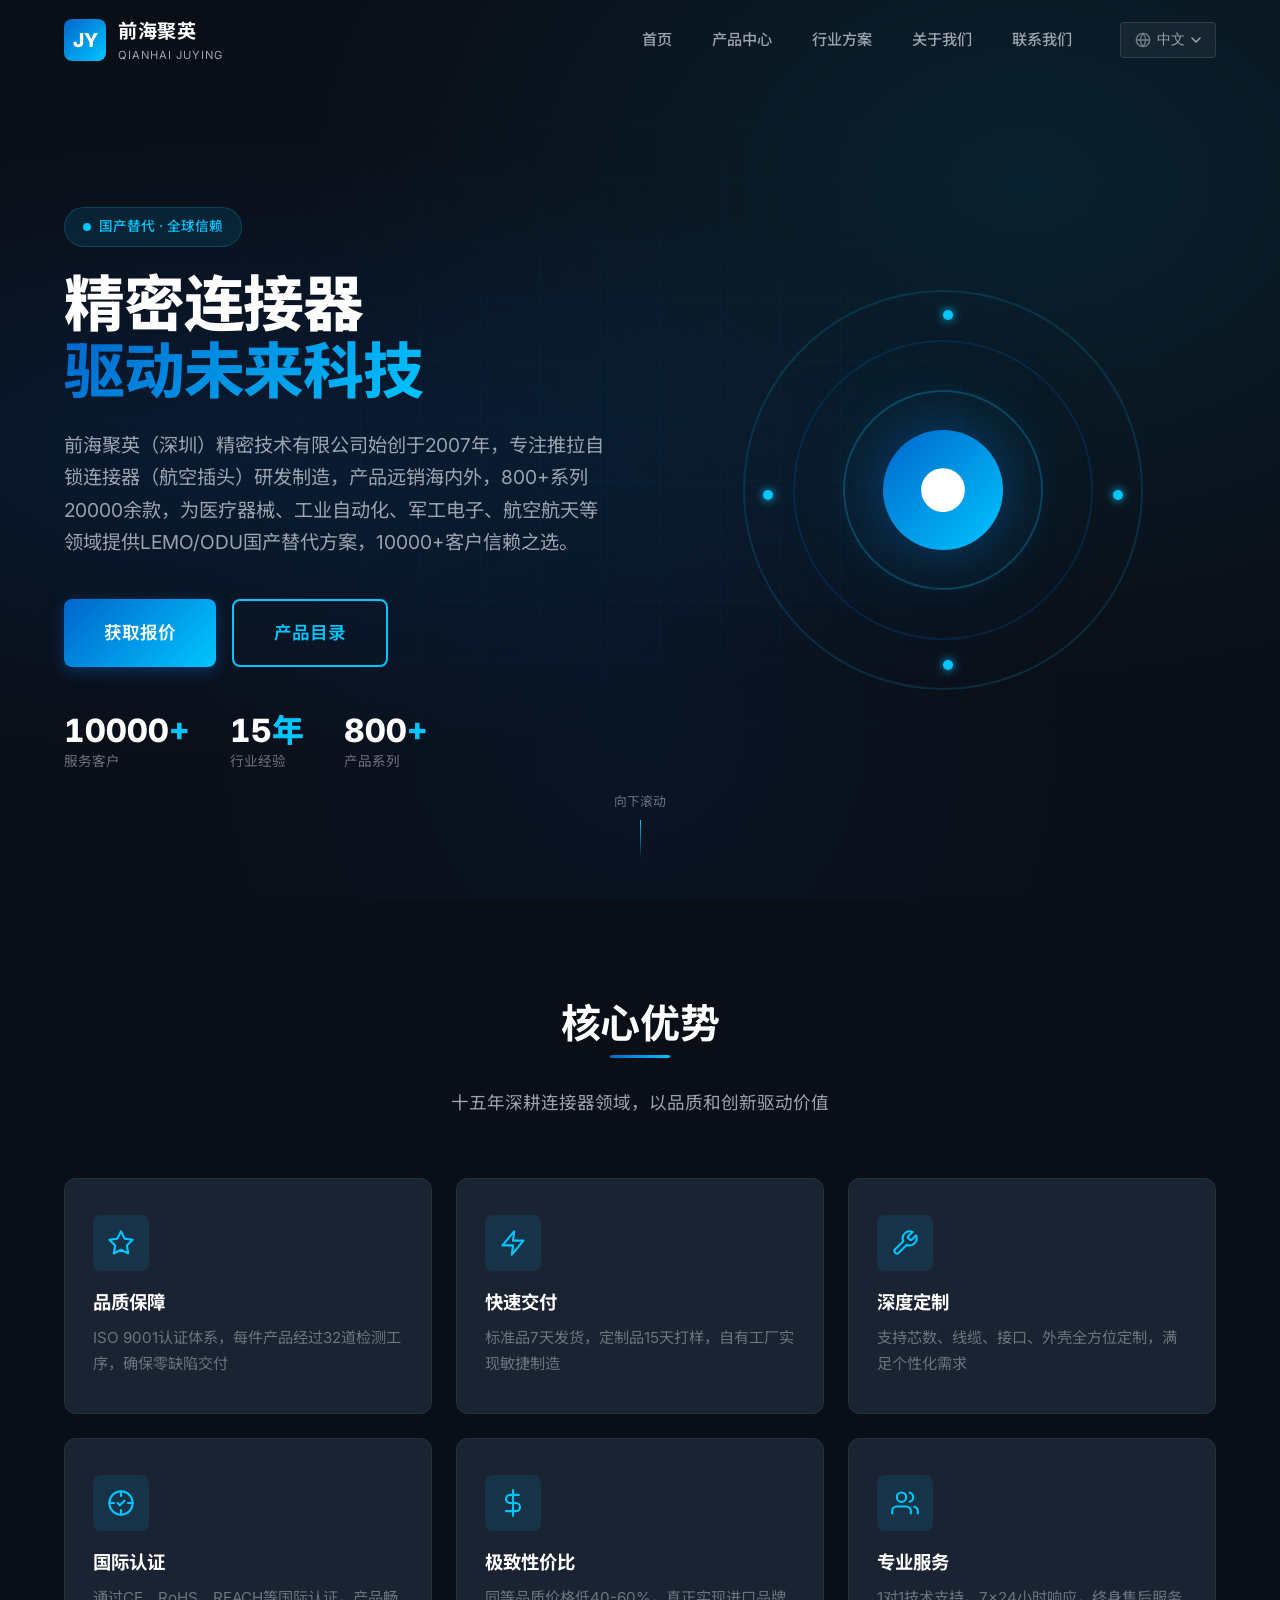
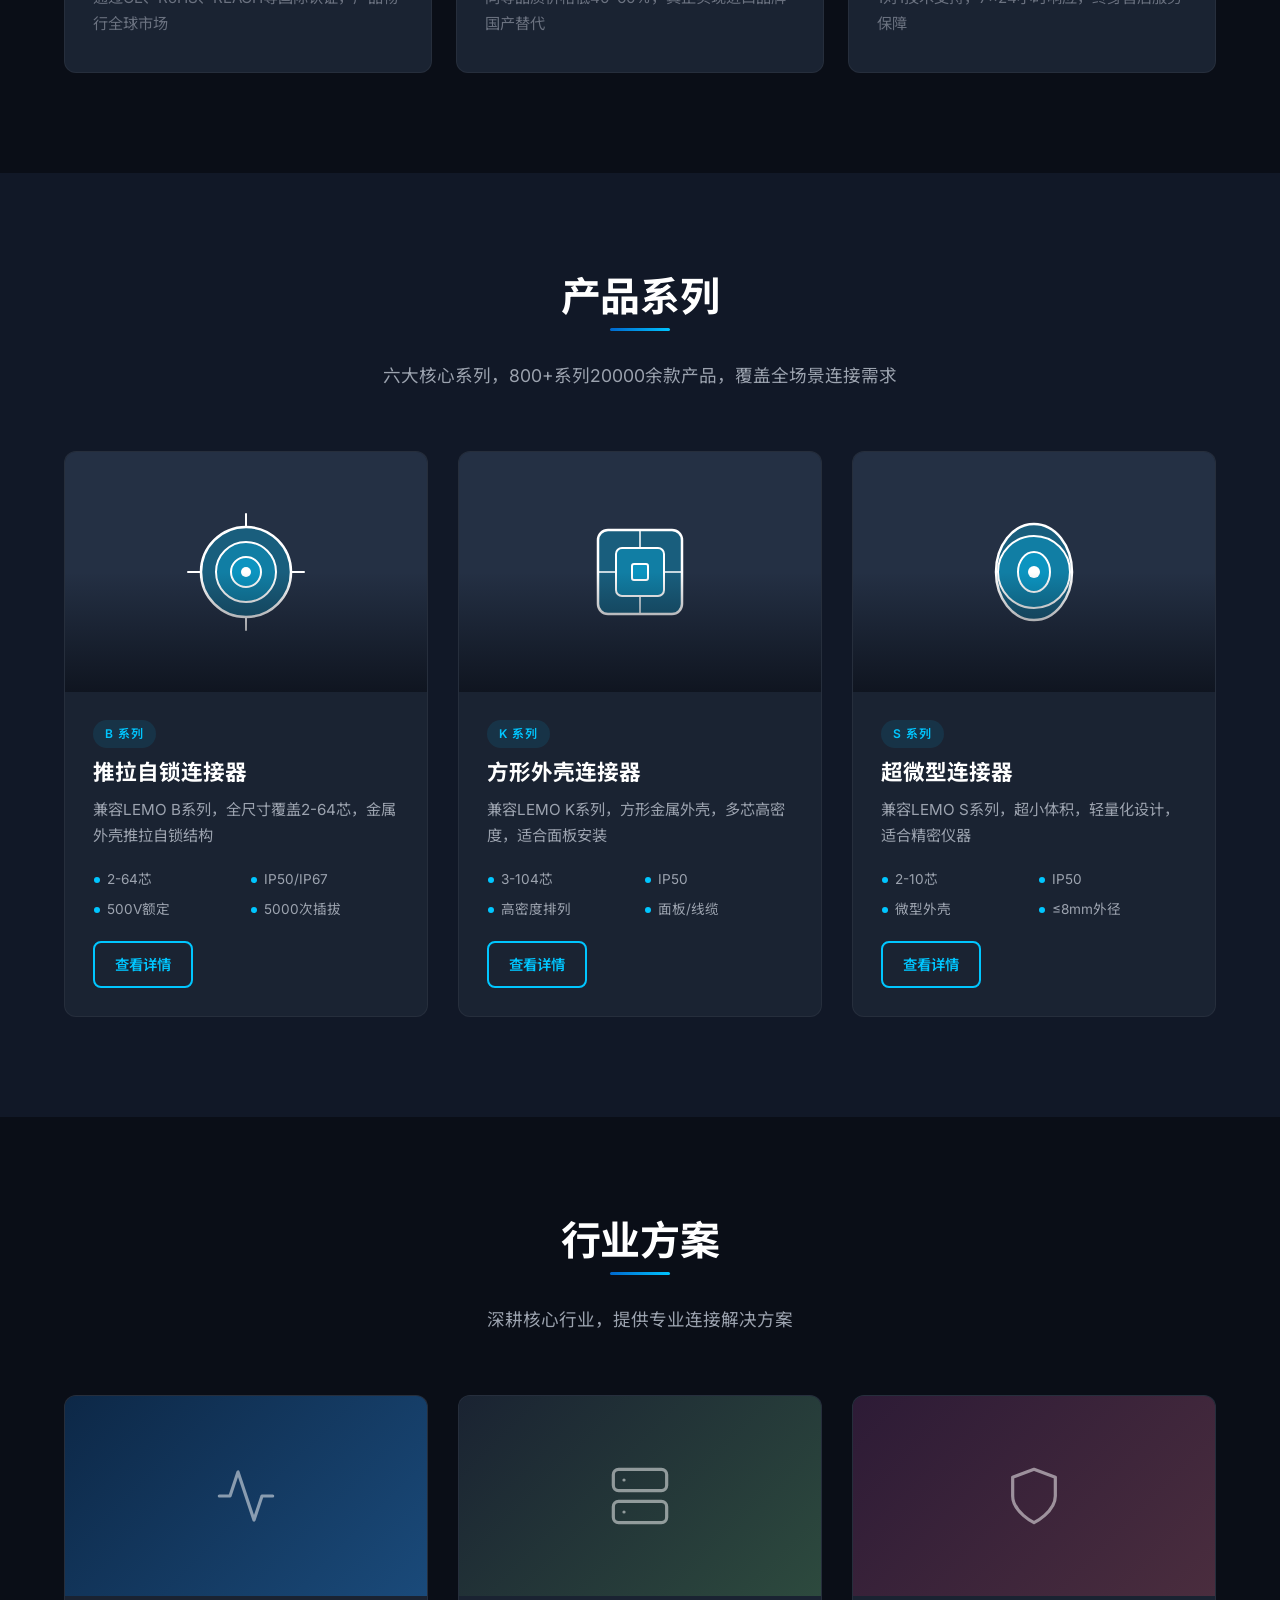
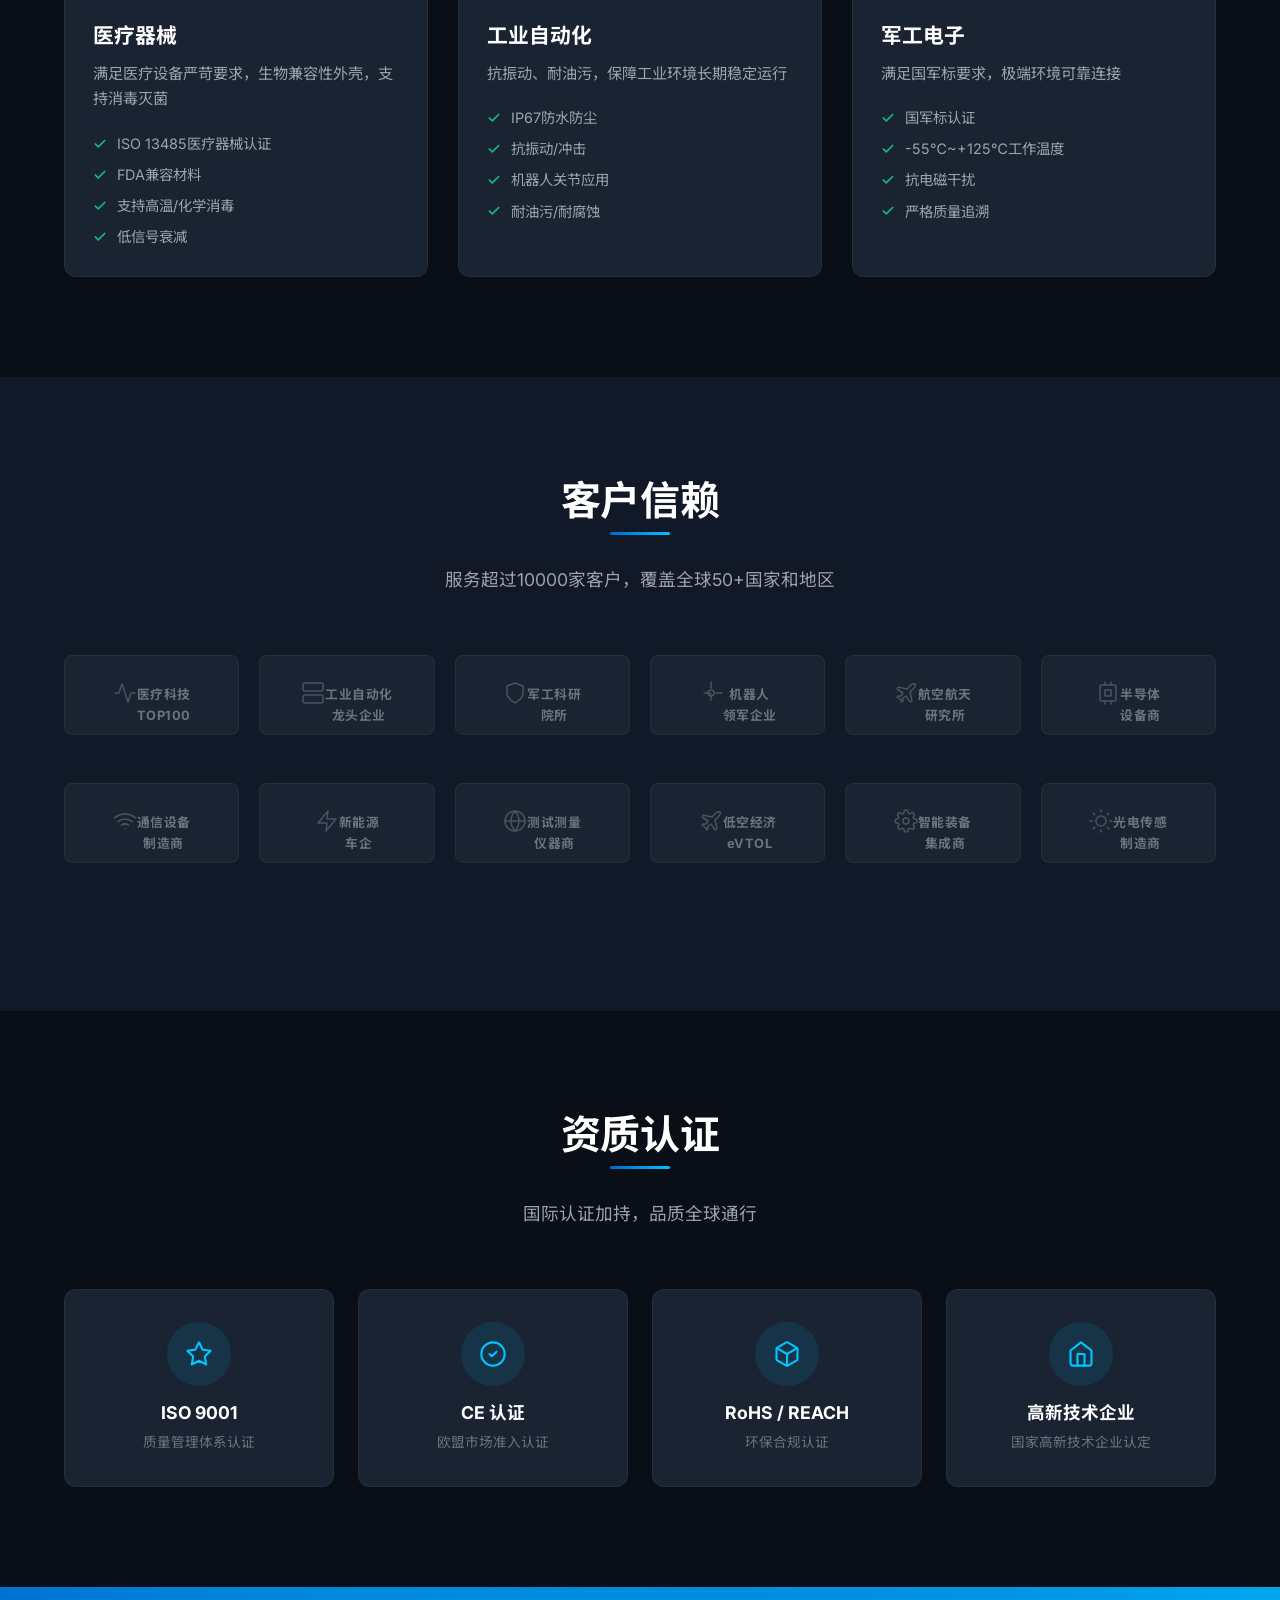
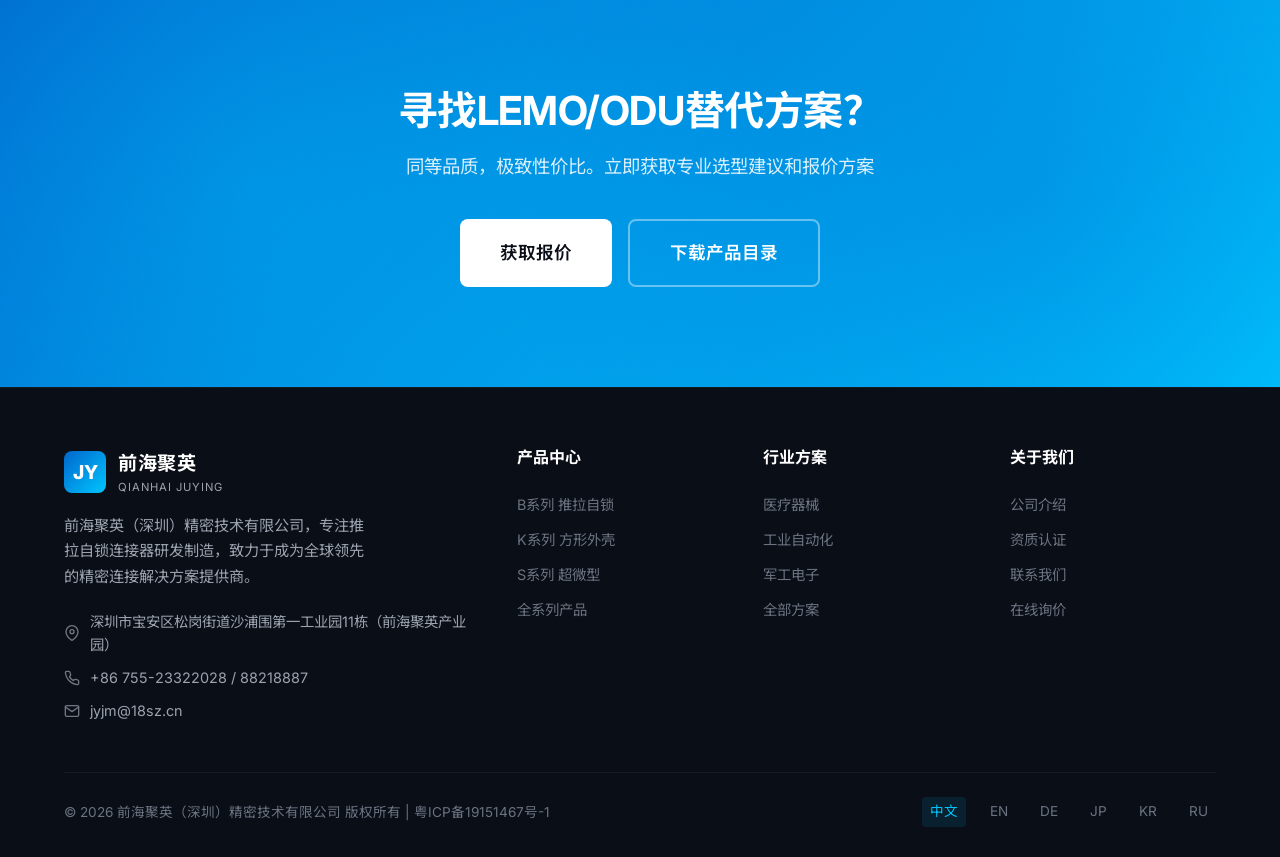
==== commit 0fa1e6a5: "Update index.html - Joying rename + old site content" ====
--- a/index.html
+++ b/index.html
@@ -76,7 +76,7 @@
           <span class="gradient-text">驱动未来科技</span>
         </h1>
         <p class="hero-desc">
-          前海聚英专注推拉自锁连接器研发制造，为医疗器械、工业自动化、军工电子等领域提供LEMO/ODU国产替代方案，10000+客户信赖之选。
+          前海聚英（深圳）精密技术有限公司始创于2007年，专注推拉自锁连接器（航空插头）研发制造，产品远销海内外，800+系列20000余款，为医疗器械、工业自动化、军工电子、航空航天等领域提供LEMO/ODU国产替代方案，10000+客户信赖之选。
         </p>
         <div class="hero-actions">
           <a href="contact/" class="btn btn-primary btn-lg pulse-cta">获取报价</a>
@@ -92,7 +92,7 @@
             <div class="hero-stat-label">行业经验</div>
           </div>
           <div class="hero-stat">
-            <div class="hero-stat-value" data-count="50">0<span>+</span></div>
+            <div class="hero-stat-value" data-count="800">0<span>+</span></div>
             <div class="hero-stat-label">产品系列</div>
           </div>
         </div>
@@ -177,7 +177,7 @@
     <div class="container">
       <div class="section-header fade-in">
         <h2>产品系列</h2>
-        <p>三大核心系列，覆盖全场景连接需求</p>
+        <p>六大核心系列，800+系列20000余款产品，覆盖全场景连接需求</p>
       </div>
       <div class="product-cards">
         <!-- B Series -->
@@ -443,15 +443,15 @@
           <div class="footer-contact">
             <div class="footer-contact-item">
               <svg width="16" height="16" viewBox="0 0 24 24" fill="none" stroke="currentColor" stroke-width="2" stroke-linecap="round" stroke-linejoin="round"><path d="M21 10c0 7-9 13-9 13s-9-6-9-13a9 9 0 0 1 18 0z"/><circle cx="12" cy="10" r="3"/></svg>
-              深圳市宝安区松岗街道前海聚英产业园
+              深圳市宝安区松岗街道沙浦围第一工业园11栋（前海聚英产业园）
             </div>
             <div class="footer-contact-item">
               <svg width="16" height="16" viewBox="0 0 24 24" fill="none" stroke="currentColor" stroke-width="2" stroke-linecap="round" stroke-linejoin="round"><path d="M22 16.92v3a2 2 0 0 1-2.18 2 19.79 19.79 0 0 1-8.63-3.07 19.5 19.5 0 0 1-6-6 19.79 19.79 0 0 1-3.07-8.67A2 2 0 0 1 4.11 2h3a2 2 0 0 1 2 1.72 12.84 12.84 0 0 0 .7 2.81 2 2 0 0 1-.45 2.11L8.09 9.91a16 16 0 0 0 6 6l1.27-1.27a2 2 0 0 1 2.11-.45 12.84 12.84 0 0 0 2.81.7A2 2 0 0 1 22 16.92z"/></svg>
-              +86 755-XXXX-XXXX
+              +86 755-23322028 / 88218887
             </div>
             <div class="footer-contact-item">
               <svg width="16" height="16" viewBox="0 0 24 24" fill="none" stroke="currentColor" stroke-width="2" stroke-linecap="round" stroke-linejoin="round"><path d="M4 4h16c1.1 0 2 .9 2 2v12c0 1.1-.9 2-2 2H4c-1.1 0-2-.9-2-2V6c0-1.1.9-2 2-2z"/><polyline points="22,6 12,13 2,6"/></svg>
-              sales@18sz.cn
+              jyjm@18sz.cn
             </div>
           </div>
         </div>
@@ -478,7 +478,7 @@
         </div>
       </div>
       <div class="footer-bottom">
-        <p>&copy; 2026 前海聚英（深圳）精密技术有限公司 版权所有 | 粤ICP备XXXXXXXX号</p>
+        <p>&copy; 2026 前海聚英（深圳）精密技术有限公司 版权所有 | 粤ICP备19151467号-1</p>
         <div class="footer-lang">
           <a href="./" class="active">中文</a>
           <a href="en/">EN</a>
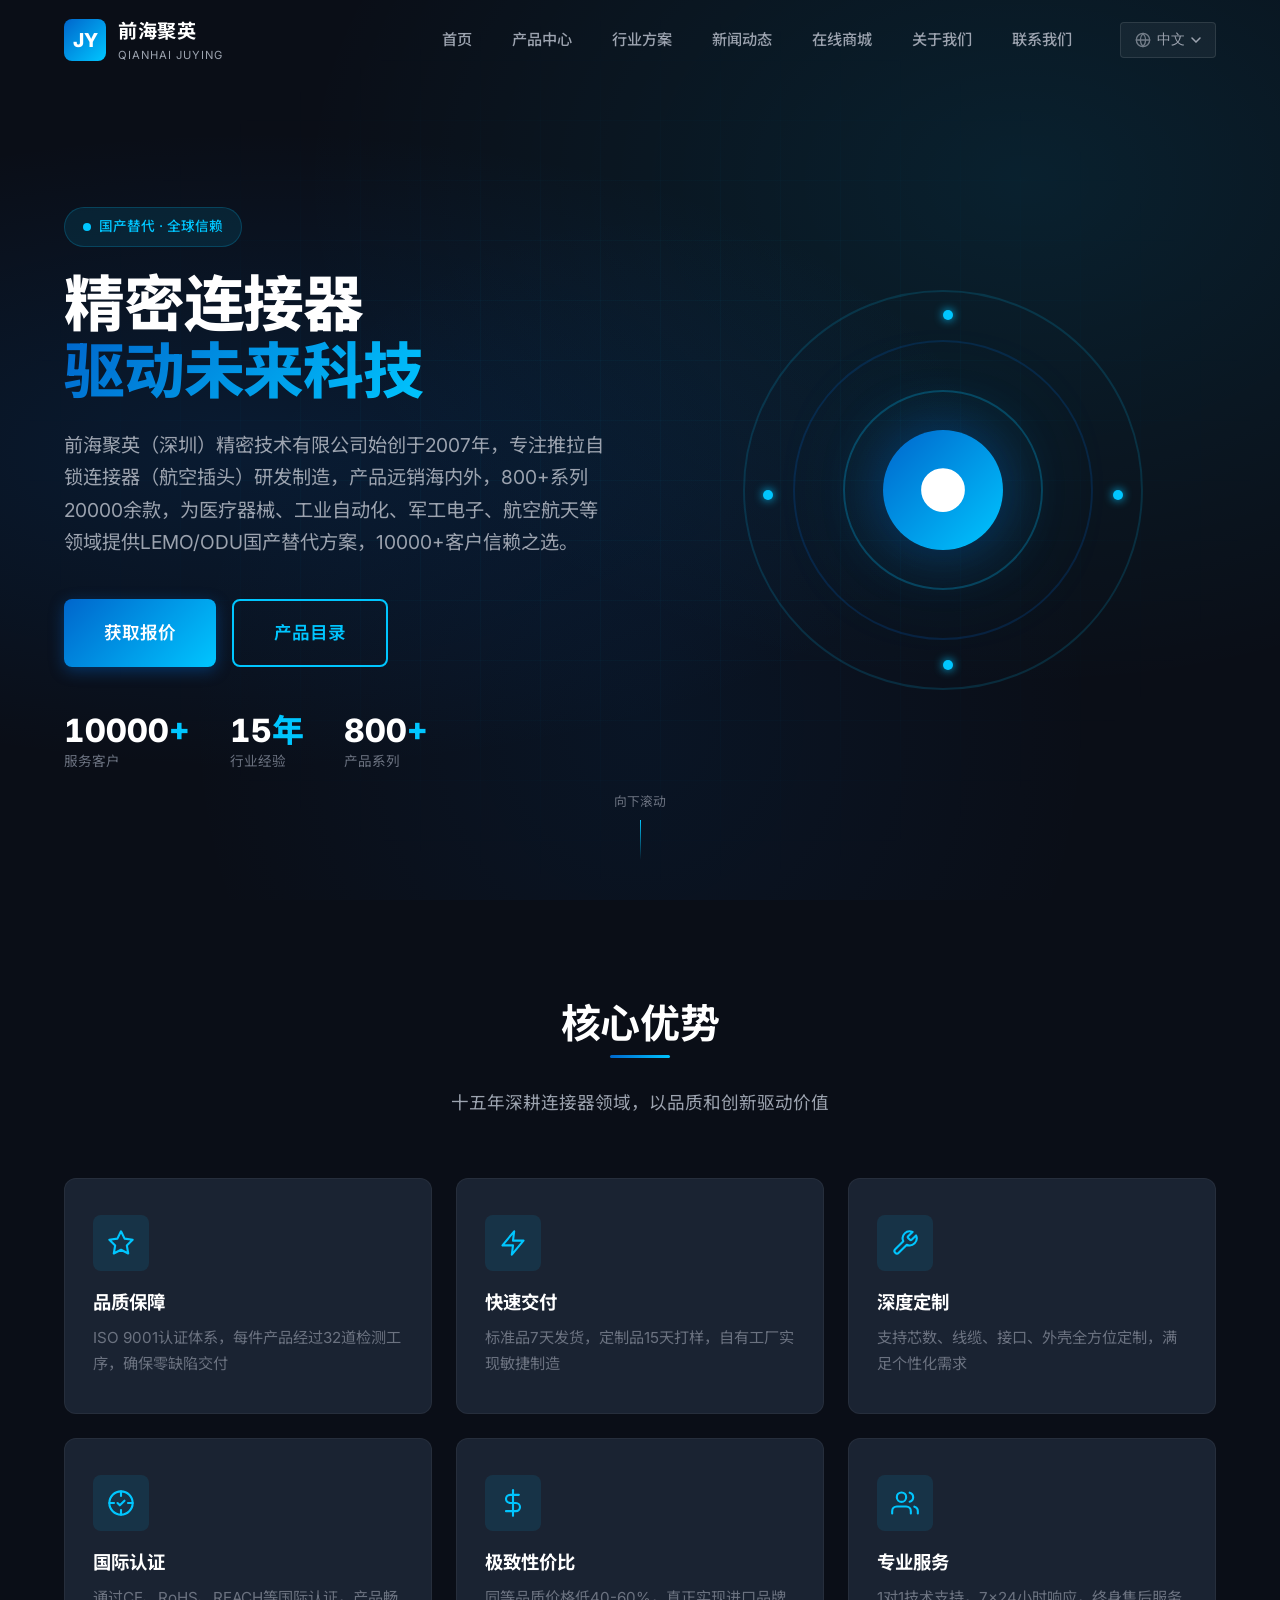
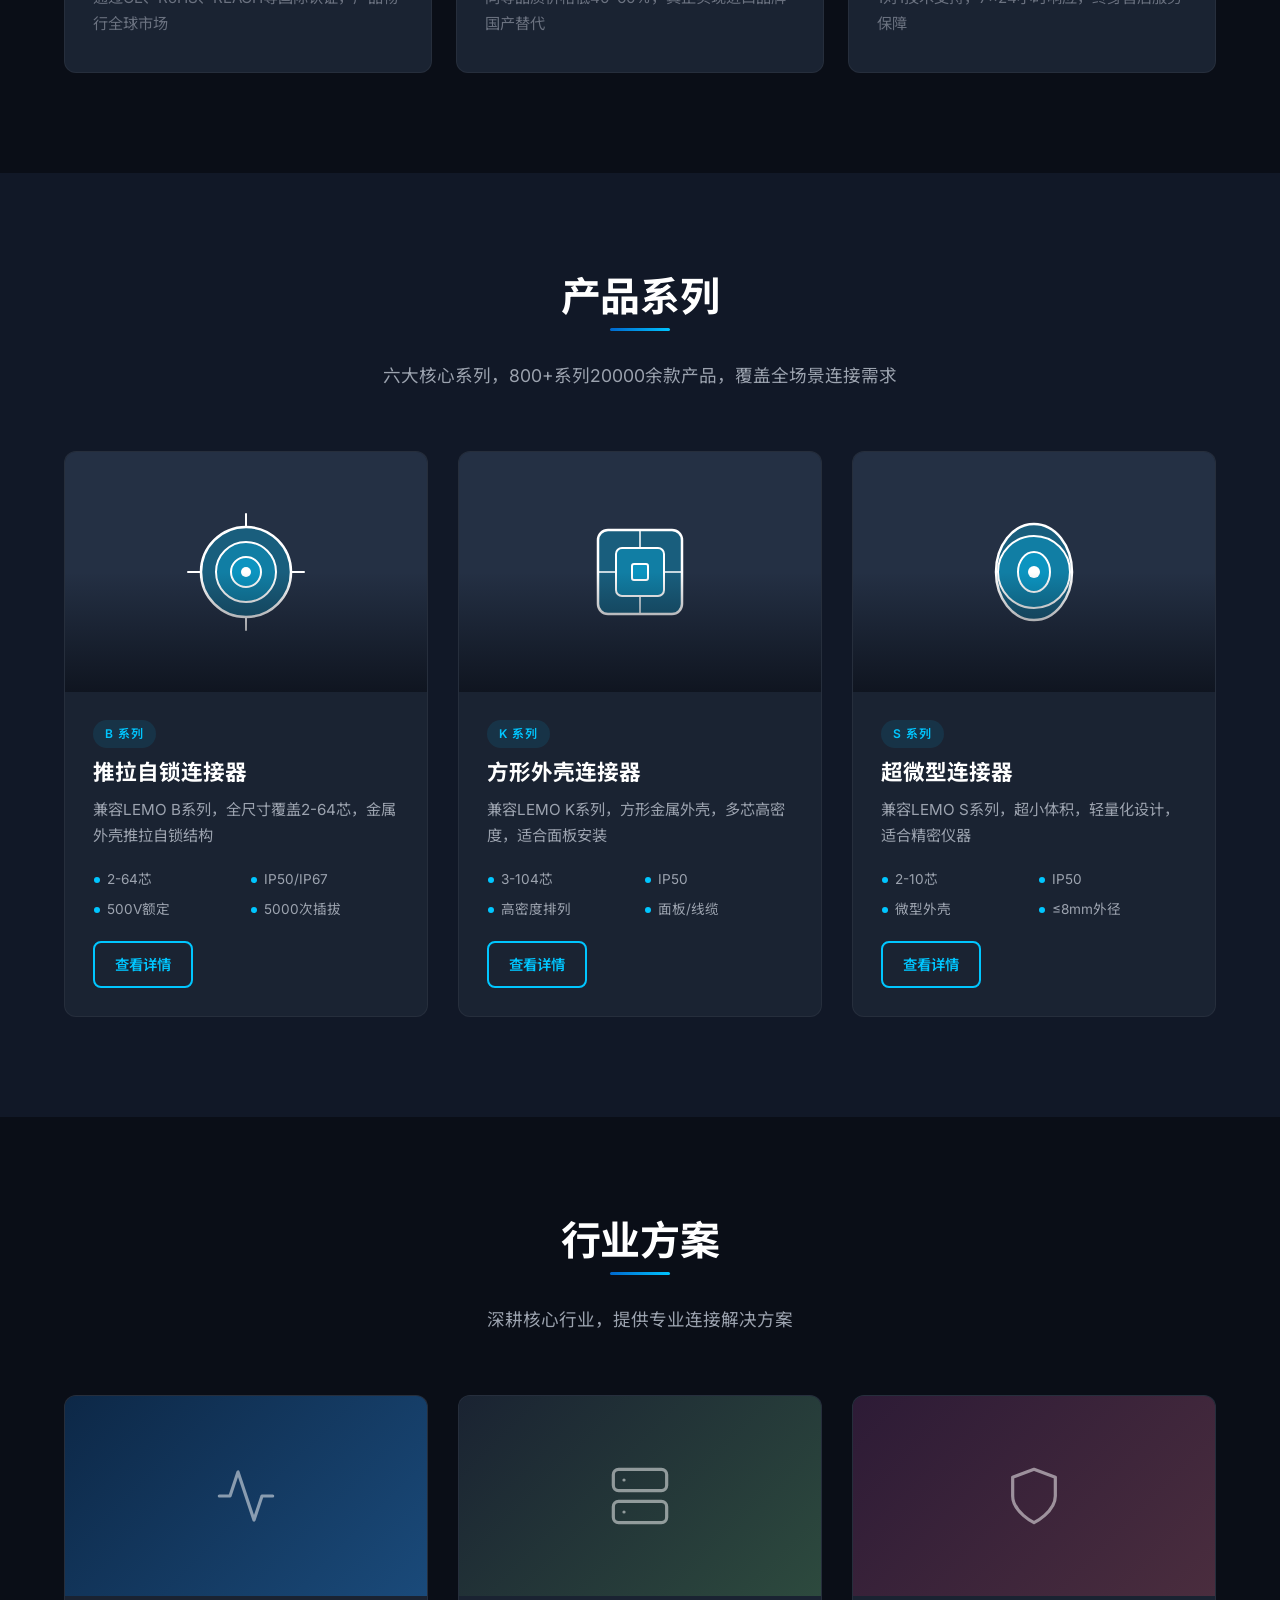
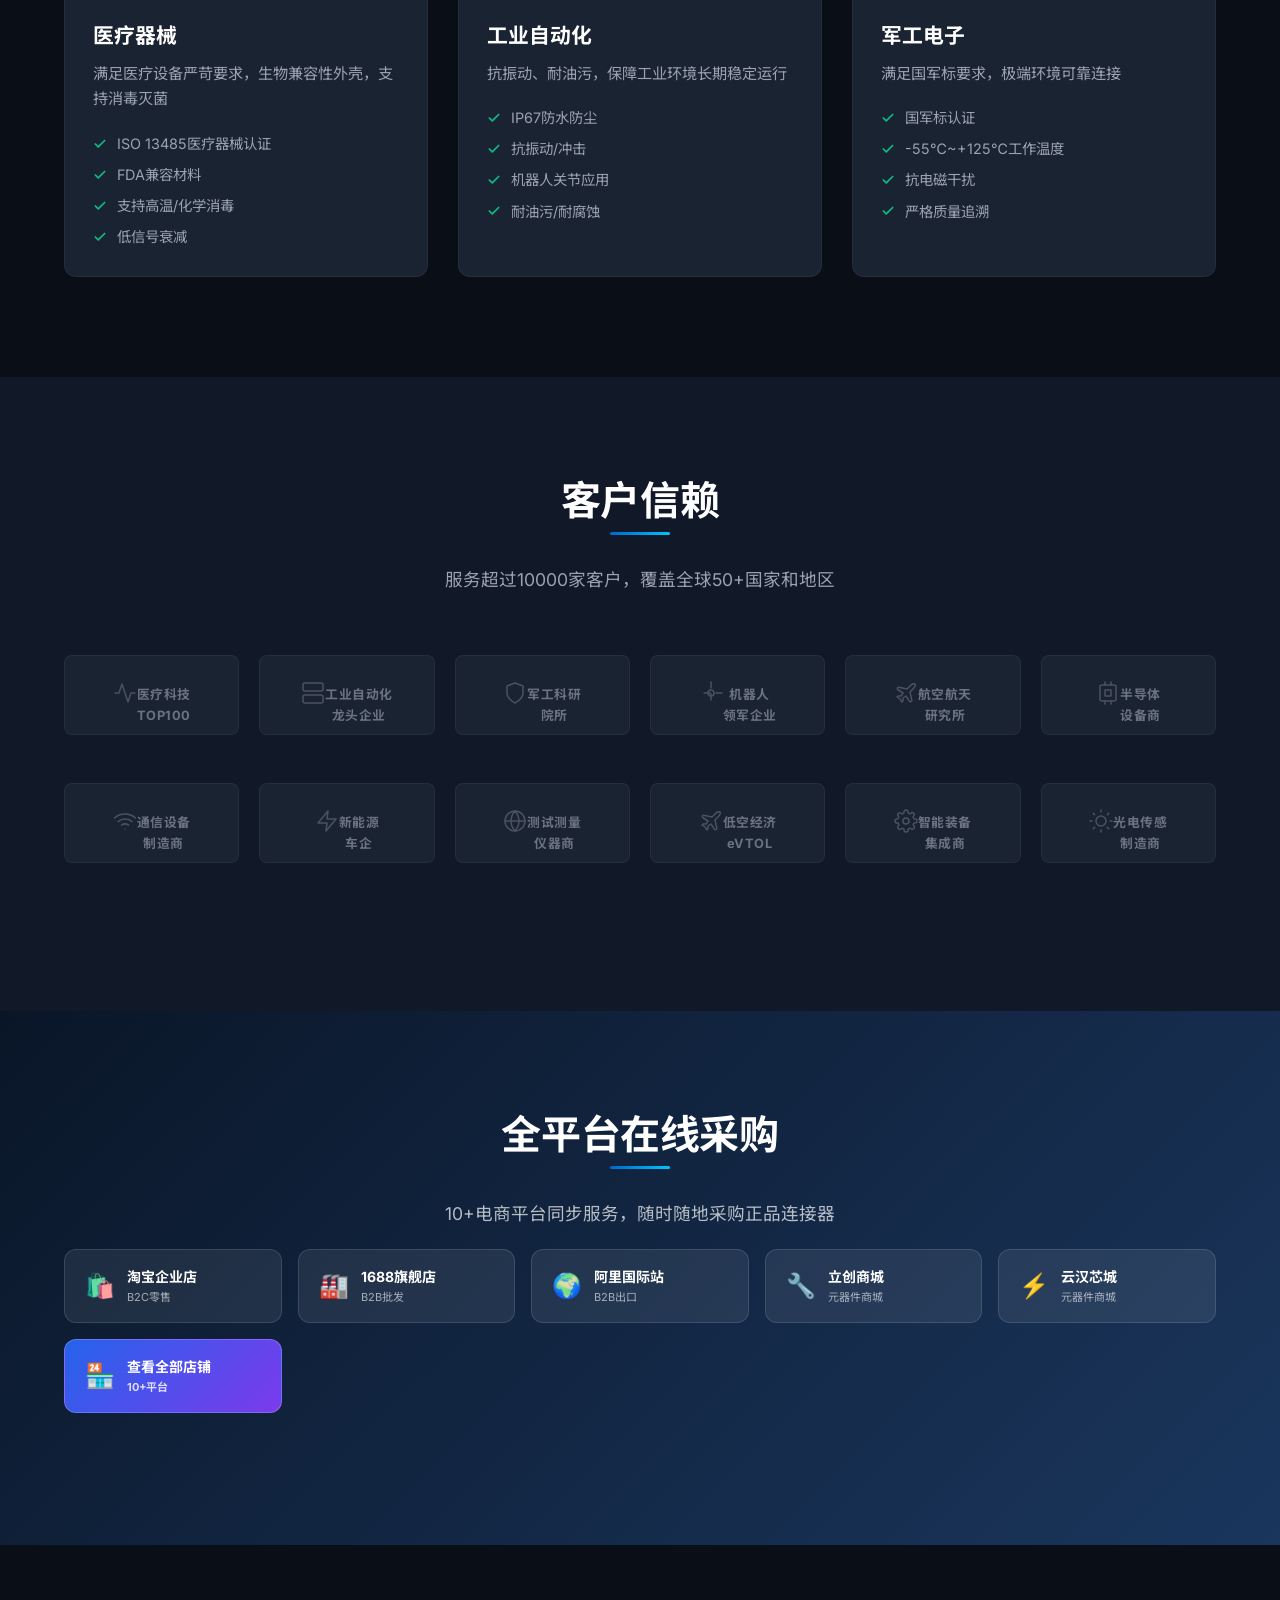
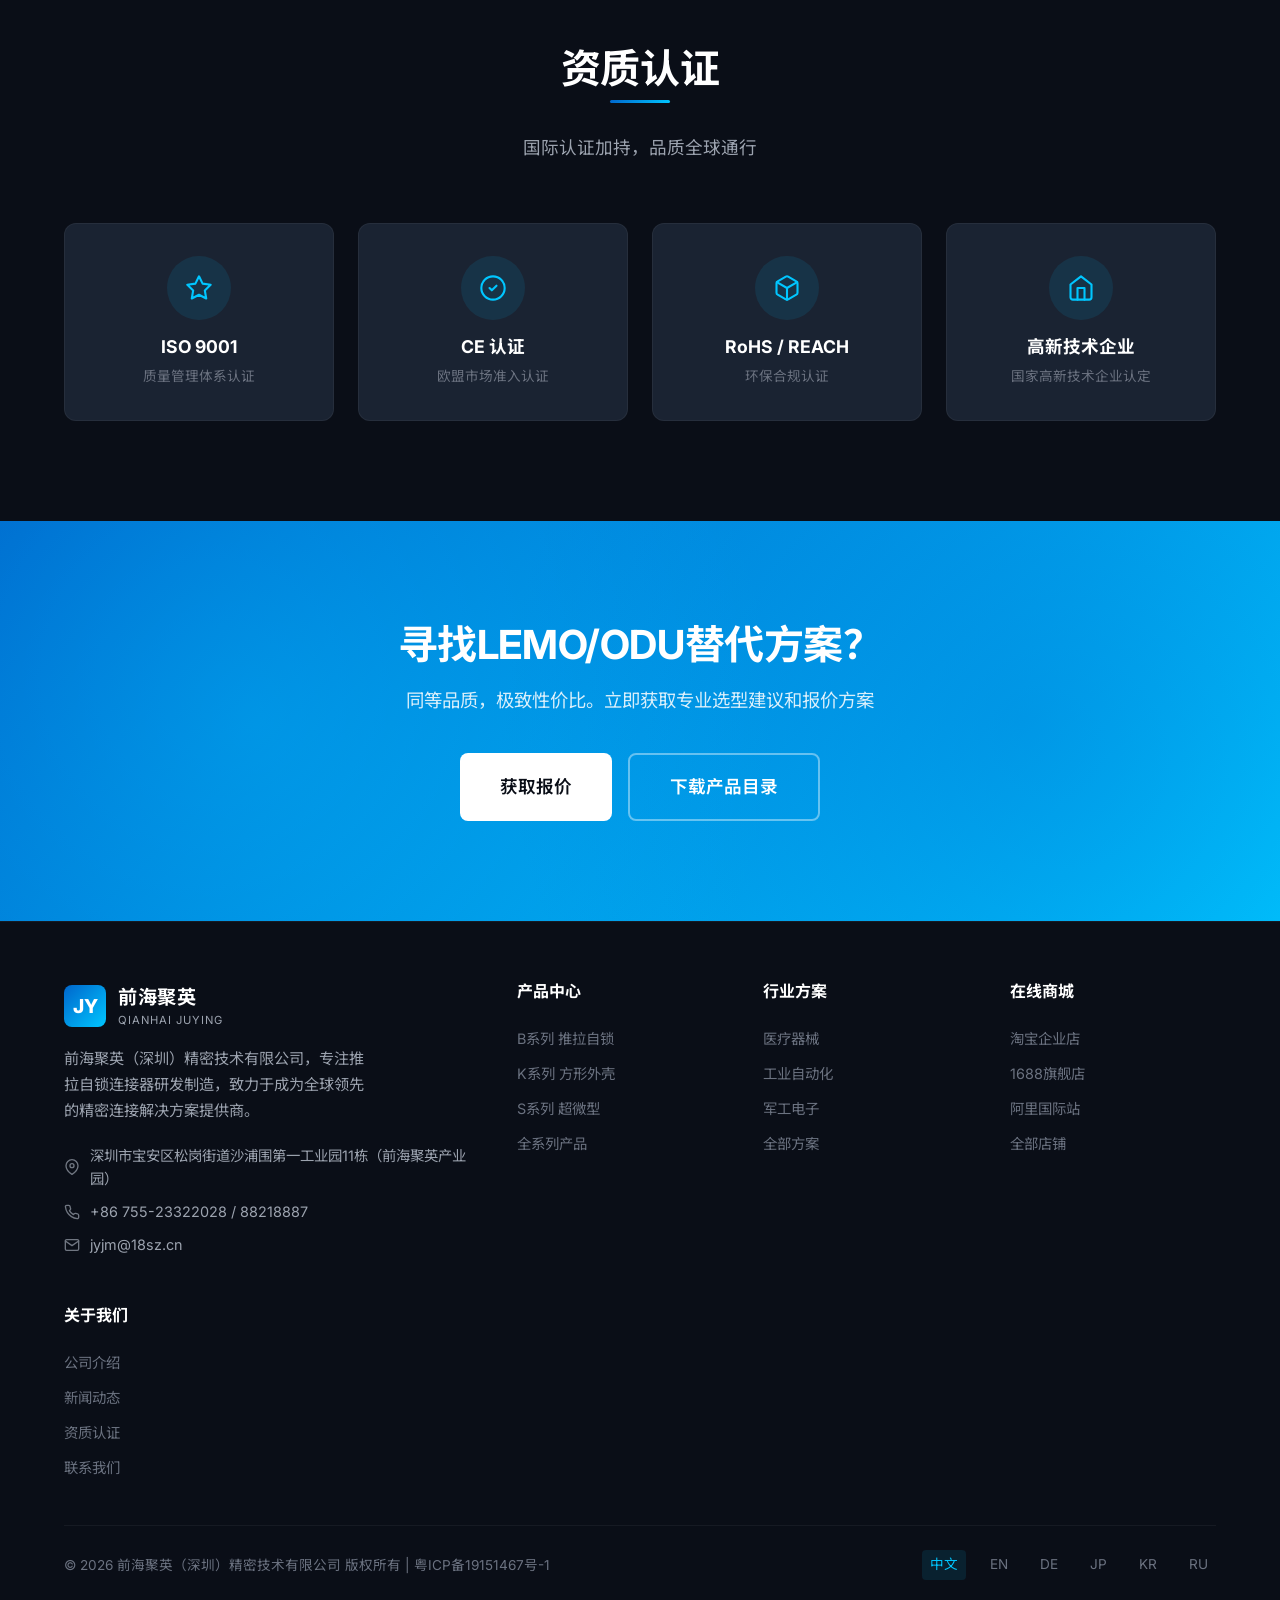
==== commit 3c78bf83: "Add index.html - data integration & new pages" ====
--- a/index.html
+++ b/index.html
@@ -35,6 +35,8 @@
           <a href="./" class="active">首页</a>
           <a href="products/">产品中心</a>
           <a href="solutions/">行业方案</a>
+          <a href="news/">新闻动态</a>
+          <a href="shop/">在线商城</a>
           <a href="about/">关于我们</a>
           <a href="contact/">联系我们</a>
         </div>
@@ -373,6 +375,42 @@
     </div>
   </section>
 
+  <!-- Online Shop Section -->
+  <section class="section" id="shop" style="background:linear-gradient(135deg,#0a1628 0%,#1a365d 100%);color:#fff;">
+    <div class="container">
+      <div class="section-header fade-in" style="margin-bottom:20px;">
+        <h2 style="color:#fff;">全平台在线采购</h2>
+        <p style="color:rgba(255,255,255,0.7);">10+电商平台同步服务，随时随地采购正品连接器</p>
+      </div>
+      <div style="display:grid;grid-template-columns:repeat(auto-fill,minmax(200px,1fr));gap:16px;margin-bottom:32px;">
+        <a href="https://www.taobao.com/list/dianpu/328734118.htm" target="_blank" style="display:flex;align-items:center;gap:12px;padding:16px 20px;background:rgba(255,255,255,0.08);border:1px solid rgba(255,255,255,0.12);border-radius:12px;text-decoration:none;color:#fff;transition:all 0.3s;">
+          <span style="font-size:24px;">🛍️</span>
+          <div><div style="font-weight:700;font-size:14px;">淘宝企业店</div><div style="font-size:11px;opacity:0.6;">B2C零售</div></div>
+        </a>
+        <a href="https://shop1843i6m74m700.1688.com/" target="_blank" style="display:flex;align-items:center;gap:12px;padding:16px 20px;background:rgba(255,255,255,0.08);border:1px solid rgba(255,255,255,0.12);border-radius:12px;text-decoration:none;color:#fff;transition:all 0.3s;">
+          <span style="font-size:24px;">🏭</span>
+          <div><div style="font-weight:700;font-size:14px;">1688旗舰店</div><div style="font-size:11px;opacity:0.6;">B2B批发</div></div>
+        </a>
+        <a href="https://18sz.en.alibaba.com/" target="_blank" style="display:flex;align-items:center;gap:12px;padding:16px 20px;background:rgba(255,255,255,0.08);border:1px solid rgba(255,255,255,0.12);border-radius:12px;text-decoration:none;color:#fff;transition:all 0.3s;">
+          <span style="font-size:24px;">🌍</span>
+          <div><div style="font-weight:700;font-size:14px;">阿里国际站</div><div style="font-size:11px;opacity:0.6;">B2B出口</div></div>
+        </a>
+        <a href="https://list.szlcsc.com/brand/18911.html" target="_blank" style="display:flex;align-items:center;gap:12px;padding:16px 20px;background:rgba(255,255,255,0.08);border:1px solid rgba(255,255,255,0.12);border-radius:12px;text-decoration:none;color:#fff;transition:all 0.3s;">
+          <span style="font-size:24px;">🔧</span>
+          <div><div style="font-weight:700;font-size:14px;">立创商城</div><div style="font-size:11px;opacity:0.6;">元器件商城</div></div>
+        </a>
+        <a href="https://www.ickey.cn/brand/joying.html" target="_blank" style="display:flex;align-items:center;gap:12px;padding:16px 20px;background:rgba(255,255,255,0.08);border:1px solid rgba(255,255,255,0.12);border-radius:12px;text-decoration:none;color:#fff;transition:all 0.3s;">
+          <span style="font-size:24px;">⚡</span>
+          <div><div style="font-weight:700;font-size:14px;">云汉芯城</div><div style="font-size:11px;opacity:0.6;">元器件商城</div></div>
+        </a>
+        <a href="shop/" style="display:flex;align-items:center;gap:12px;padding:16px 20px;background:linear-gradient(135deg,#2563eb,#7c3aed);border:1px solid rgba(255,255,255,0.2);border-radius:12px;text-decoration:none;color:#fff;transition:all 0.3s;font-weight:700;">
+          <span style="font-size:24px;">🏪</span>
+          <div><div style="font-weight:700;font-size:14px;">查看全部店铺</div><div style="font-size:11px;opacity:0.8;">10+平台</div></div>
+        </a>
+      </div>
+    </div>
+  </section>
+
   <!-- Certifications Section -->
   <section class="section" id="certifications">
     <div class="container">
@@ -470,11 +508,18 @@
           <a href="solutions/">全部方案</a>
         </div>
         <div class="footer-column">
+          <h4>在线商城</h4>
+          <a href="https://www.taobao.com/list/dianpu/328734118.htm" target="_blank">淘宝企业店</a>
+          <a href="https://shop1843i6m74m700.1688.com/" target="_blank">1688旗舰店</a>
+          <a href="https://18sz.en.alibaba.com/" target="_blank">阿里国际站</a>
+          <a href="shop/">全部店铺</a>
+        </div>
+        <div class="footer-column">
           <h4>关于我们</h4>
           <a href="about/">公司介绍</a>
+          <a href="news/">新闻动态</a>
           <a href="/about/#certifications">资质认证</a>
           <a href="contact/">联系我们</a>
-          <a href="/contact/#inquiry">在线询价</a>
         </div>
       </div>
       <div class="footer-bottom">
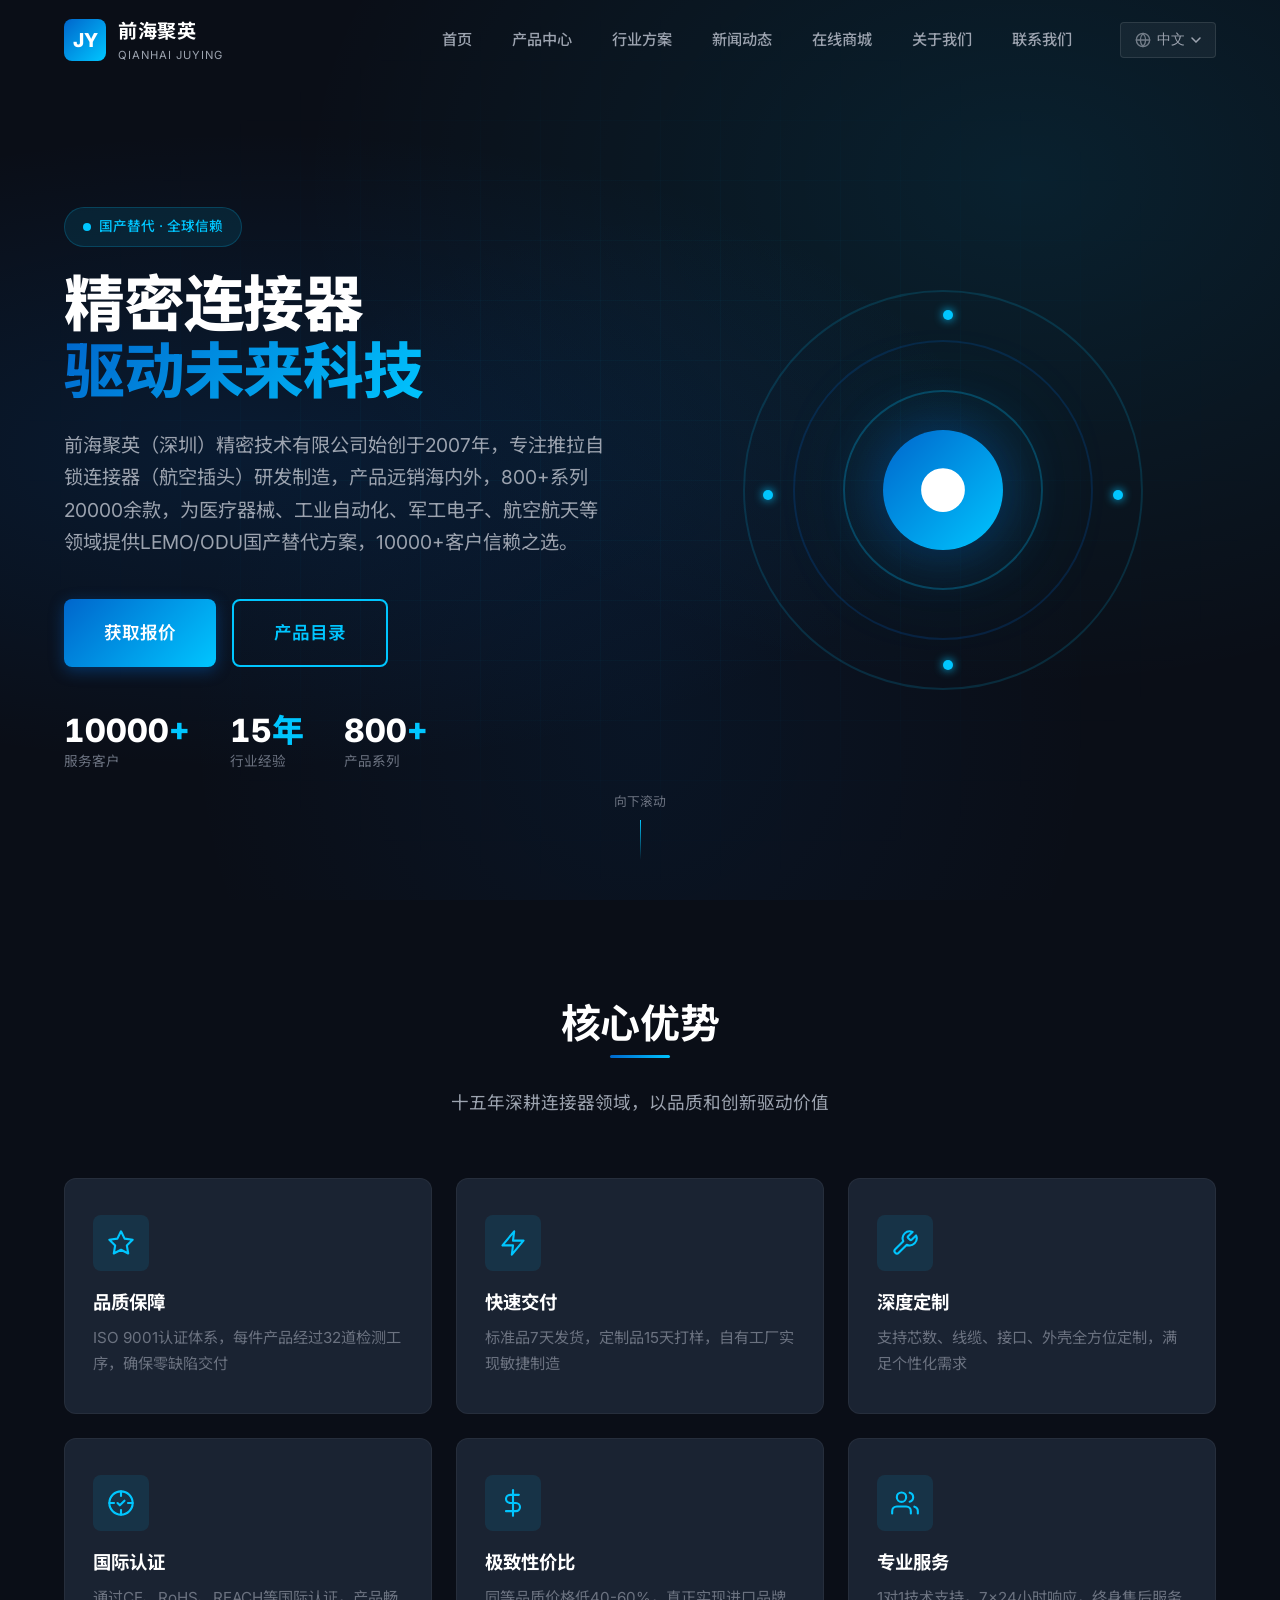
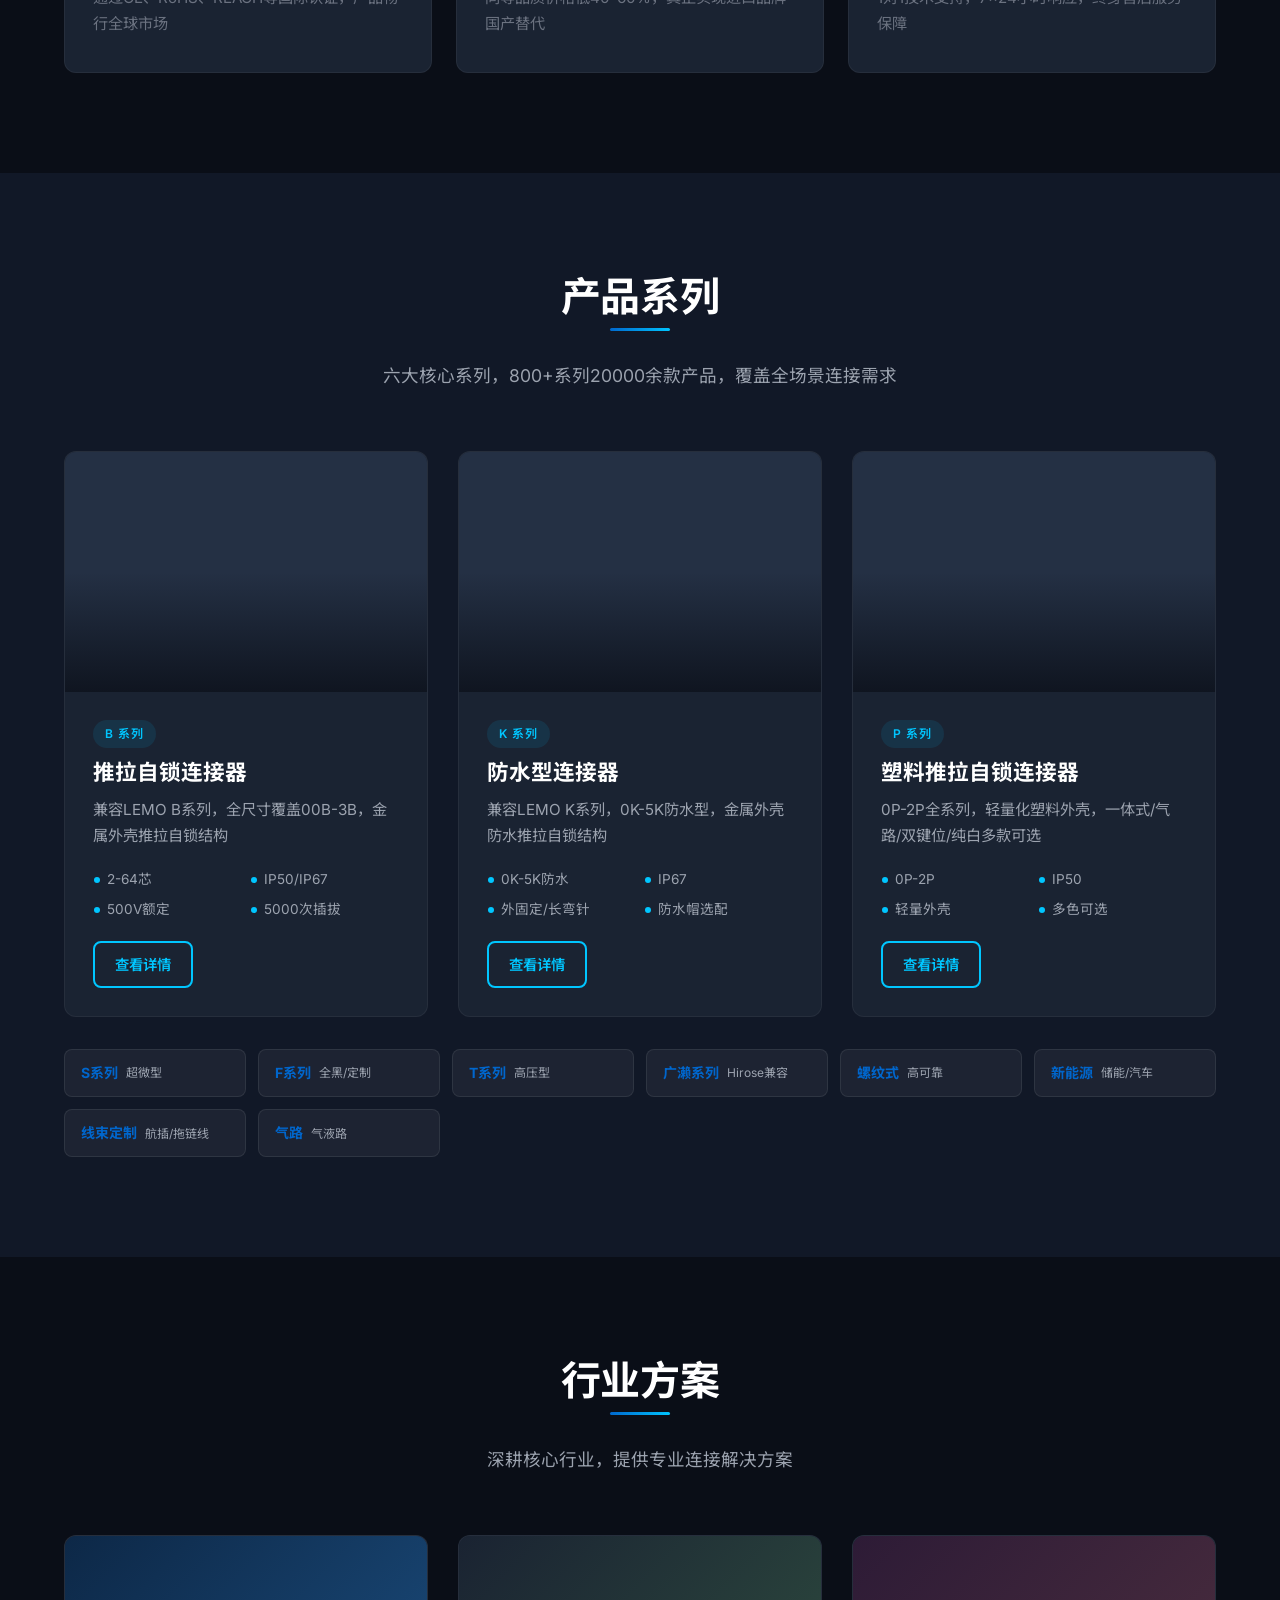
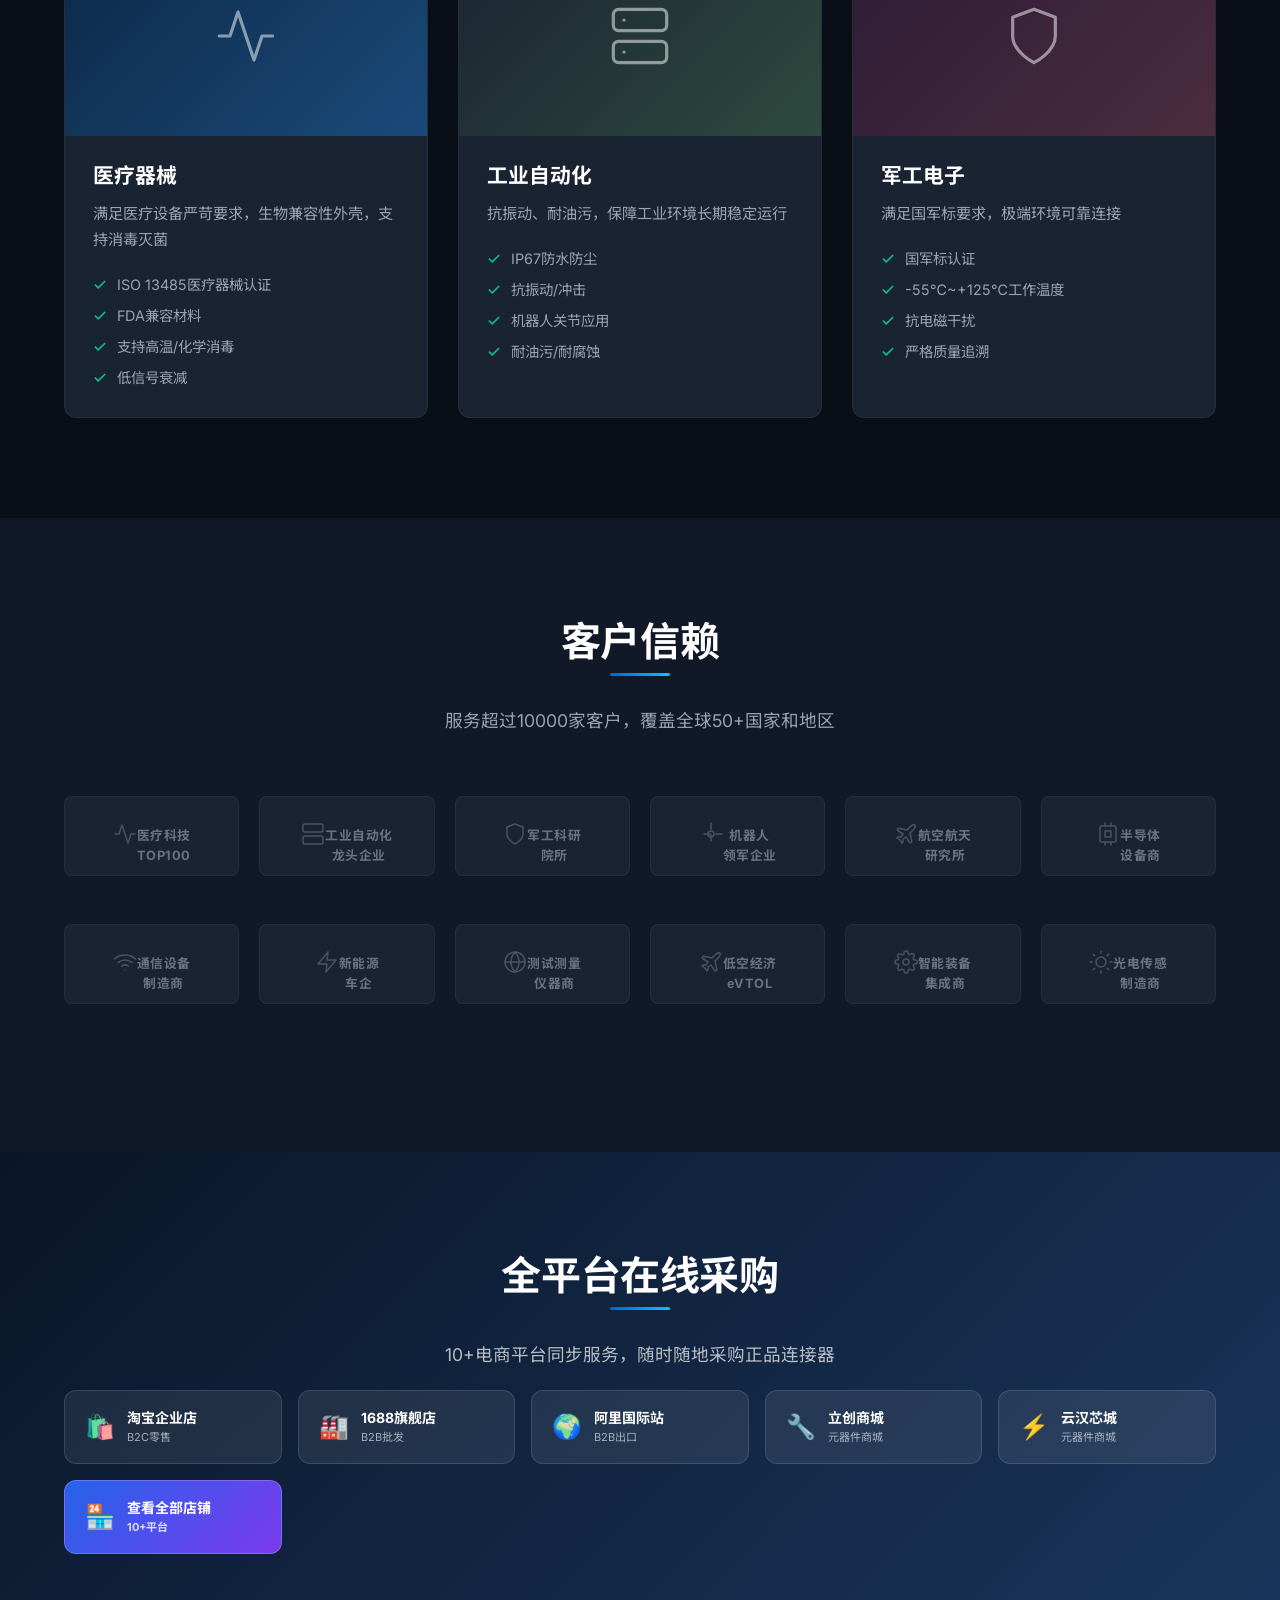
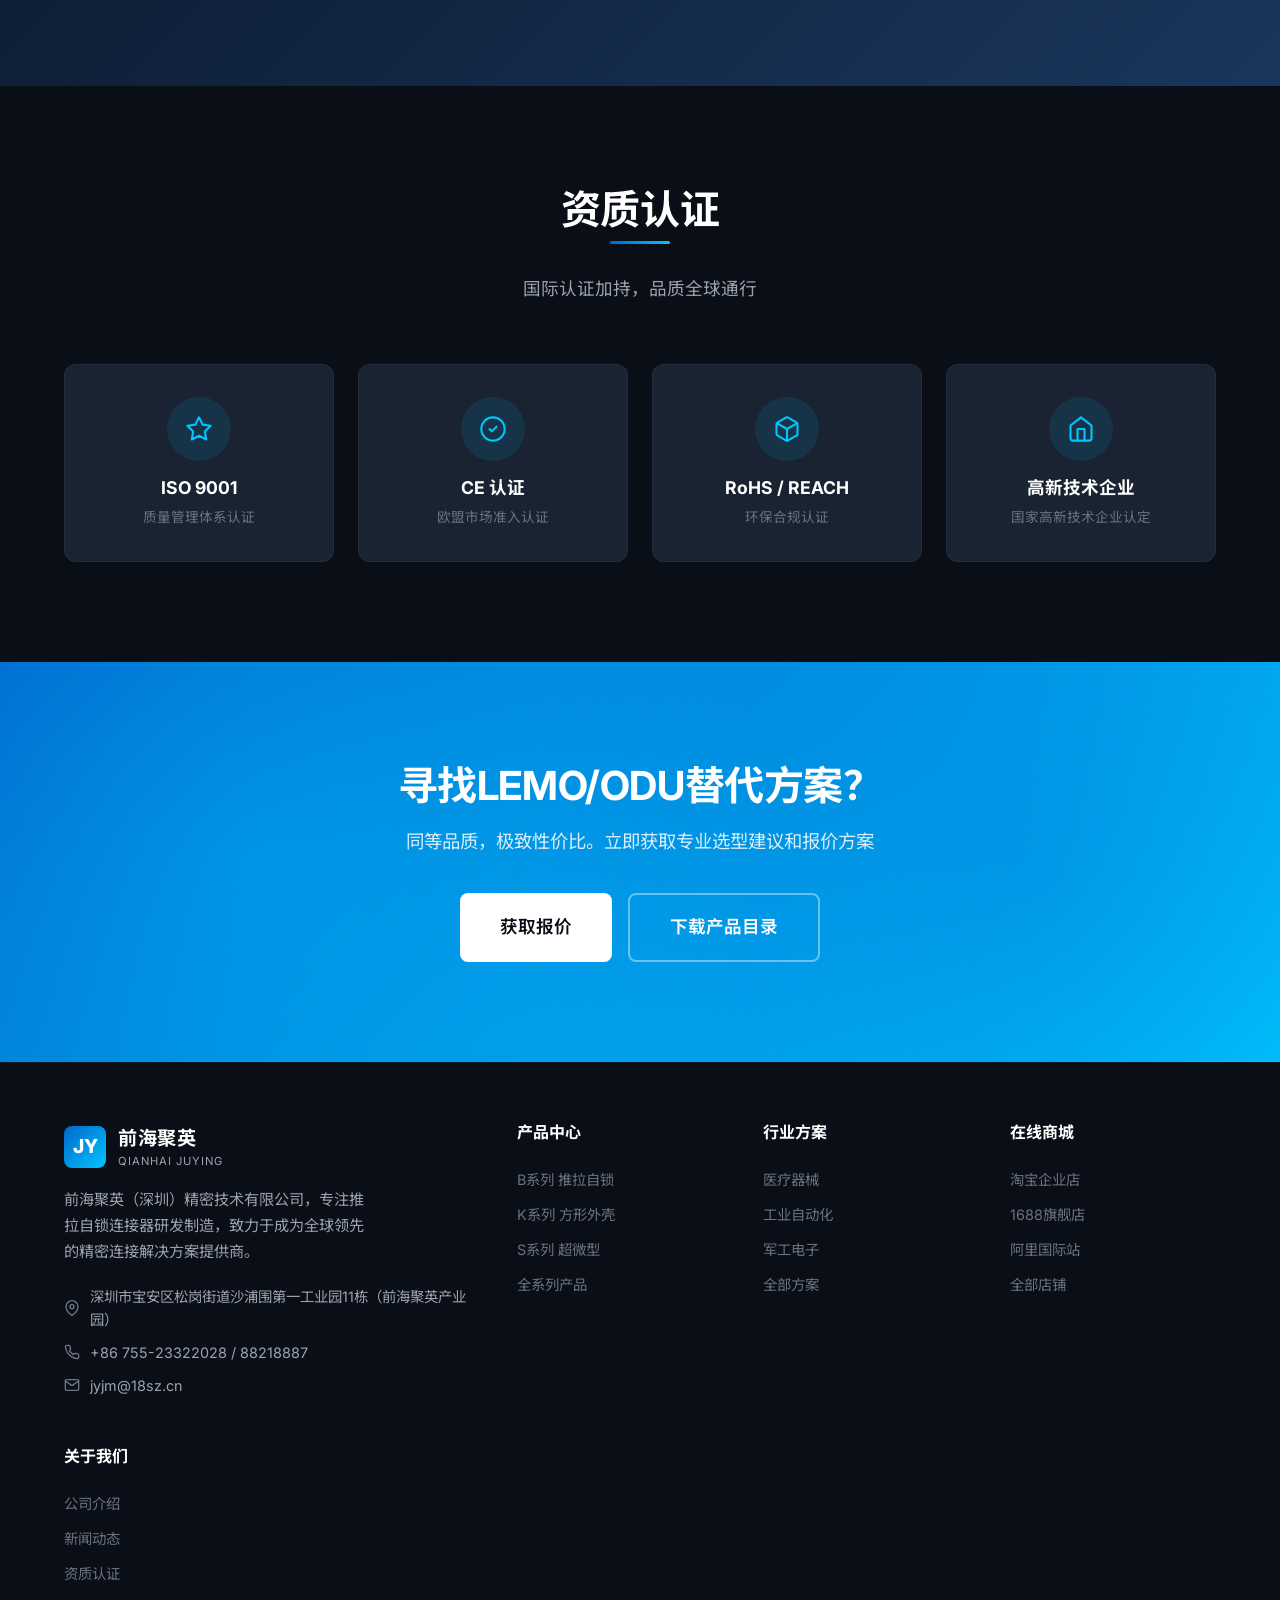
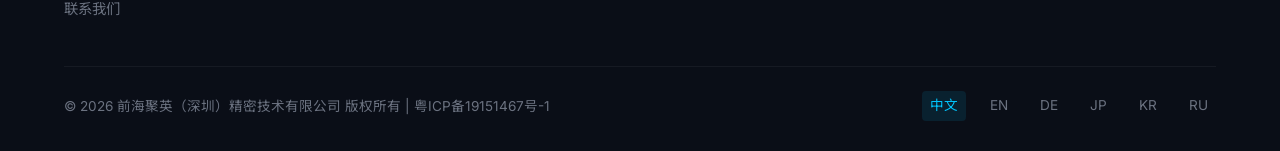
==== commit fbe2f78a: "Add index.html - data integration & new pages" ====
--- a/index.html
+++ b/index.html
@@ -185,79 +185,92 @@
         <!-- B Series -->
         <div class="product-card fade-in stagger-1">
           <div class="product-card-image zoom-hover">
-            <svg viewBox="0 0 120 120" xmlns="http://www.w3.org/2000/svg" fill="none" stroke="currentColor" stroke-width="2" stroke-linecap="round" stroke-linejoin="round">
-              <circle cx="60" cy="60" r="45" stroke-width="2.5"/>
-              <circle cx="60" cy="60" r="30"/>
-              <circle cx="60" cy="60" r="15"/>
-              <circle cx="60" cy="60" r="5" fill="currentColor" stroke="none"/>
-              <line x1="60" y1="2" x2="60" y2="15" stroke-width="2"/>
-              <line x1="60" y1="105" x2="60" y2="118" stroke-width="2"/>
-              <line x1="2" y1="60" x2="15" y2="60" stroke-width="2"/>
-              <line x1="105" y1="60" x2="118" y2="60" stroke-width="2"/>
-            </svg>
+            <img src="https://aimg8.dlssyht.cn/u/1961716/product/10759/21517807_1638943862.jpg?x-oss-process=image/resize,m_lfit,w_400,h_400,limit_0" alt="金属B系列连接器" loading="lazy" style="width:100%;height:100%;object-fit:contain;padding:12px;background:rgba(255,255,255,0.03);border-radius:8px;" onerror="this.style.display='none'">
           </div>
           <div class="product-card-body">
             <span class="product-card-series">B 系列</span>
             <h3>推拉自锁连接器</h3>
-            <p>兼容LEMO B系列，全尺寸覆盖2-64芯，金属外壳推拉自锁结构</p>
+            <p>兼容LEMO B系列，全尺寸覆盖00B-3B，金属外壳推拉自锁结构</p>
             <div class="product-card-specs">
               <div class="product-spec"><span class="product-spec-icon"><svg width="8" height="8" viewBox="0 0 8 8"><circle cx="4" cy="4" r="3" fill="currentColor"/></svg></span> 2-64芯</div>
               <div class="product-spec"><span class="product-spec-icon"><svg width="8" height="8" viewBox="0 0 8 8"><circle cx="4" cy="4" r="3" fill="currentColor"/></svg></span> IP50/IP67</div>
               <div class="product-spec"><span class="product-spec-icon"><svg width="8" height="8" viewBox="0 0 8 8"><circle cx="4" cy="4" r="3" fill="currentColor"/></svg></span> 500V额定</div>
               <div class="product-spec"><span class="product-spec-icon"><svg width="8" height="8" viewBox="0 0 8 8"><circle cx="4" cy="4" r="3" fill="currentColor"/></svg></span> 5000次插拔</div>
             </div>
-            <a href="products/b-series/" class="btn btn-outline btn-sm">查看详情</a>
+            <a href="products/" class="btn btn-outline btn-sm">查看详情</a>
           </div>
         </div>
         <!-- K Series -->
         <div class="product-card fade-in stagger-2">
           <div class="product-card-image zoom-hover">
-            <svg viewBox="0 0 120 120" xmlns="http://www.w3.org/2000/svg" fill="none" stroke="currentColor" stroke-width="2" stroke-linecap="round" stroke-linejoin="round">
-              <rect x="18" y="18" width="84" height="84" rx="10" stroke-width="2.5"/>
-              <rect x="36" y="36" width="48" height="48" rx="6"/>
-              <rect x="52" y="52" width="16" height="16" rx="2"/>
-              <line x1="60" y1="18" x2="60" y2="36" stroke-width="1.5"/>
-              <line x1="60" y1="84" x2="60" y2="102" stroke-width="1.5"/>
-              <line x1="18" y1="60" x2="36" y2="60" stroke-width="1.5"/>
-              <line x1="84" y1="60" x2="102" y2="60" stroke-width="1.5"/>
-            </svg>
+            <img src="https://aimg8.dlssyht.cn/u/1961716/product/10761/21520913_1639040538.jpg?x-oss-process=image/resize,m_lfit,w_400,h_400,limit_0" alt="金属K系列防水连接器" loading="lazy" style="width:100%;height:100%;object-fit:contain;padding:12px;background:rgba(255,255,255,0.03);border-radius:8px;" onerror="this.style.display='none'">
           </div>
           <div class="product-card-body">
             <span class="product-card-series">K 系列</span>
-            <h3>方形外壳连接器</h3>
-            <p>兼容LEMO K系列，方形金属外壳，多芯高密度，适合面板安装</p>
+            <h3>防水型连接器</h3>
+            <p>兼容LEMO K系列，0K-5K防水型，金属外壳防水推拉自锁结构</p>
             <div class="product-card-specs">
-              <div class="product-spec"><span class="product-spec-icon"><svg width="8" height="8" viewBox="0 0 8 8"><circle cx="4" cy="4" r="3" fill="currentColor"/></svg></span> 3-104芯</div>
-              <div class="product-spec"><span class="product-spec-icon"><svg width="8" height="8" viewBox="0 0 8 8"><circle cx="4" cy="4" r="3" fill="currentColor"/></svg></span> IP50</div>
-              <div class="product-spec"><span class="product-spec-icon"><svg width="8" height="8" viewBox="0 0 8 8"><circle cx="4" cy="4" r="3" fill="currentColor"/></svg></span> 高密度排列</div>
-              <div class="product-spec"><span class="product-spec-icon"><svg width="8" height="8" viewBox="0 0 8 8"><circle cx="4" cy="4" r="3" fill="currentColor"/></svg></span> 面板/线缆</div>
-            </div>
-            <a href="products/k-series/" class="btn btn-outline btn-sm">查看详情</a>
-          </div>
-        </div>
-        <!-- S Series -->
+              <div class="product-spec"><span class="product-spec-icon"><svg width="8" height="8" viewBox="0 0 8 8"><circle cx="4" cy="4" r="3" fill="currentColor"/></svg></span> 0K-5K防水</div>
+              <div class="product-spec"><span class="product-spec-icon"><svg width="8" height="8" viewBox="0 0 8 8"><circle cx="4" cy="4" r="3" fill="currentColor"/></svg></span> IP67</div>
+              <div class="product-spec"><span class="product-spec-icon"><svg width="8" height="8" viewBox="0 0 8 8"><circle cx="4" cy="4" r="3" fill="currentColor"/></svg></span> 外固定/长弯针</div>
+              <div class="product-spec"><span class="product-spec-icon"><svg width="8" height="8" viewBox="0 0 8 8"><circle cx="4" cy="4" r="3" fill="currentColor"/></svg></span> 防水帽选配</div>
+            </div>
+            <a href="products/" class="btn btn-outline btn-sm">查看详情</a>
+          </div>
+        </div>
+        <!-- P Series (塑料系列) -->
         <div class="product-card fade-in stagger-3">
           <div class="product-card-image zoom-hover">
-            <svg viewBox="0 0 120 120" xmlns="http://www.w3.org/2000/svg" fill="none" stroke="currentColor" stroke-width="2" stroke-linecap="round" stroke-linejoin="round">
-              <ellipse cx="60" cy="60" rx="38" ry="48" stroke-width="2.5"/>
-              <ellipse cx="60" cy="60" r="28" ry="36"/>
-              <ellipse cx="60" cy="60" rx="16" ry="20"/>
-              <circle cx="60" cy="60" r="6" fill="currentColor" stroke="none"/>
-            </svg>
+            <img src="https://aimg8.dlssyht.cn/u/1961716/product/10761/21520968_1639041731.jpg?x-oss-process=image/resize,m_lfit,w_400,h_400,limit_0" alt="塑料P系列连接器" loading="lazy" style="width:100%;height:100%;object-fit:contain;padding:12px;background:rgba(255,255,255,0.03);border-radius:8px;" onerror="this.style.display='none'">
           </div>
           <div class="product-card-body">
-            <span class="product-card-series">S 系列</span>
-            <h3>超微型连接器</h3>
-            <p>兼容LEMO S系列，超小体积，轻量化设计，适合精密仪器</p>
+            <span class="product-card-series">P 系列</span>
+            <h3>塑料推拉自锁连接器</h3>
+            <p>0P-2P全系列，轻量化塑料外壳，一体式/气路/双键位/纯白多款可选</p>
             <div class="product-card-specs">
-              <div class="product-spec"><span class="product-spec-icon"><svg width="8" height="8" viewBox="0 0 8 8"><circle cx="4" cy="4" r="3" fill="currentColor"/></svg></span> 2-10芯</div>
+              <div class="product-spec"><span class="product-spec-icon"><svg width="8" height="8" viewBox="0 0 8 8"><circle cx="4" cy="4" r="3" fill="currentColor"/></svg></span> 0P-2P</div>
               <div class="product-spec"><span class="product-spec-icon"><svg width="8" height="8" viewBox="0 0 8 8"><circle cx="4" cy="4" r="3" fill="currentColor"/></svg></span> IP50</div>
-              <div class="product-spec"><span class="product-spec-icon"><svg width="8" height="8" viewBox="0 0 8 8"><circle cx="4" cy="4" r="3" fill="currentColor"/></svg></span> 微型外壳</div>
-              <div class="product-spec"><span class="product-spec-icon"><svg width="8" height="8" viewBox="0 0 8 8"><circle cx="4" cy="4" r="3" fill="currentColor"/></svg></span> ≤8mm外径</div>
-            </div>
-            <a href="products/s-series/" class="btn btn-outline btn-sm">查看详情</a>
-          </div>
-        </div>
+              <div class="product-spec"><span class="product-spec-icon"><svg width="8" height="8" viewBox="0 0 8 8"><circle cx="4" cy="4" r="3" fill="currentColor"/></svg></span> 轻量外壳</div>
+              <div class="product-spec"><span class="product-spec-icon"><svg width="8" height="8" viewBox="0 0 8 8"><circle cx="4" cy="4" r="3" fill="currentColor"/></svg></span> 多色可选</div>
+            </div>
+            <a href="products/" class="btn btn-outline btn-sm">查看详情</a>
+          </div>
+        </div>
+      </div>
+      <!-- More series quick links -->
+      <div style="display:grid;grid-template-columns:repeat(auto-fill,minmax(160px,1fr));gap:12px;margin-top:32px;">
+        <a href="products/" style="display:flex;align-items:center;gap:8px;padding:12px 16px;background:rgba(255,255,255,0.05);border:1px solid rgba(255,255,255,0.08);border-radius:8px;color:var(--white);text-decoration:none;transition:all 0.2s;" onmouseover="this.style.borderColor='var(--primary)';this.style.background='rgba(0,198,255,0.08)'" onmouseout="this.style.borderColor='rgba(255,255,255,0.08)';this.style.background='rgba(255,255,255,0.05)'">
+          <span style="color:var(--primary);font-weight:700;font-size:14px;">S系列</span>
+          <span style="color:var(--gray-2);font-size:12px;">超微型</span>
+        </a>
+        <a href="products/" style="display:flex;align-items:center;gap:8px;padding:12px 16px;background:rgba(255,255,255,0.05);border:1px solid rgba(255,255,255,0.08);border-radius:8px;color:var(--white);text-decoration:none;transition:all 0.2s;" onmouseover="this.style.borderColor='var(--primary)';this.style.background='rgba(0,198,255,0.08)'" onmouseout="this.style.borderColor='rgba(255,255,255,0.08)';this.style.background='rgba(255,255,255,0.05)'">
+          <span style="color:var(--primary);font-weight:700;font-size:14px;">F系列</span>
+          <span style="color:var(--gray-2);font-size:12px;">全黑/定制</span>
+        </a>
+        <a href="products/" style="display:flex;align-items:center;gap:8px;padding:12px 16px;background:rgba(255,255,255,0.05);border:1px solid rgba(255,255,255,0.08);border-radius:8px;color:var(--white);text-decoration:none;transition:all 0.2s;" onmouseover="this.style.borderColor='var(--primary)';this.style.background='rgba(0,198,255,0.08)'" onmouseout="this.style.borderColor='rgba(255,255,255,0.08)';this.style.background='rgba(255,255,255,0.05)'">
+          <span style="color:var(--primary);font-weight:700;font-size:14px;">T系列</span>
+          <span style="color:var(--gray-2);font-size:12px;">高压型</span>
+        </a>
+        <a href="products/" style="display:flex;align-items:center;gap:8px;padding:12px 16px;background:rgba(255,255,255,0.05);border:1px solid rgba(255,255,255,0.08);border-radius:8px;color:var(--white);text-decoration:none;transition:all 0.2s;" onmouseover="this.style.borderColor='var(--primary)';this.style.background='rgba(0,198,255,0.08)'" onmouseout="this.style.borderColor='rgba(255,255,255,0.08)';this.style.background='rgba(255,255,255,0.05)'">
+          <span style="color:var(--primary);font-weight:700;font-size:14px;">广濑系列</span>
+          <span style="color:var(--gray-2);font-size:12px;">Hirose兼容</span>
+        </a>
+        <a href="products/" style="display:flex;align-items:center;gap:8px;padding:12px 16px;background:rgba(255,255,255,0.05);border:1px solid rgba(255,255,255,0.08);border-radius:8px;color:var(--white);text-decoration:none;transition:all 0.2s;" onmouseover="this.style.borderColor='var(--primary)';this.style.background='rgba(0,198,255,0.08)'" onmouseout="this.style.borderColor='rgba(255,255,255,0.08)';this.style.background='rgba(255,255,255,0.05)'">
+          <span style="color:var(--primary);font-weight:700;font-size:14px;">螺纹式</span>
+          <span style="color:var(--gray-2);font-size:12px;">高可靠</span>
+        </a>
+        <a href="products/" style="display:flex;align-items:center;gap:8px;padding:12px 16px;background:rgba(255,255,255,0.05);border:1px solid rgba(255,255,255,0.08);border-radius:8px;color:var(--white);text-decoration:none;transition:all 0.2s;" onmouseover="this.style.borderColor='var(--primary)';this.style.background='rgba(0,198,255,0.08)'" onmouseout="this.style.borderColor='rgba(255,255,255,0.08)';this.style.background='rgba(255,255,255,0.05)'">
+          <span style="color:var(--primary);font-weight:700;font-size:14px;">新能源</span>
+          <span style="color:var(--gray-2);font-size:12px;">储能/汽车</span>
+        </a>
+        <a href="products/" style="display:flex;align-items:center;gap:8px;padding:12px 16px;background:rgba(255,255,255,0.05);border:1px solid rgba(255,255,255,0.08);border-radius:8px;color:var(--white);text-decoration:none;transition:all 0.2s;" onmouseover="this.style.borderColor='var(--primary)';this.style.background='rgba(0,198,255,0.08)'" onmouseout="this.style.borderColor='rgba(255,255,255,0.08)';this.style.background='rgba(255,255,255,0.05)'">
+          <span style="color:var(--primary);font-weight:700;font-size:14px;">线束定制</span>
+          <span style="color:var(--gray-2);font-size:12px;">航插/拖链线</span>
+        </a>
+        <a href="products/" style="display:flex;align-items:center;gap:8px;padding:12px 16px;background:rgba(255,255,255,0.05);border:1px solid rgba(255,255,255,0.08);border-radius:8px;color:var(--white);text-decoration:none;transition:all 0.2s;" onmouseover="this.style.borderColor='var(--primary)';this.style.background='rgba(0,198,255,0.08)'" onmouseout="this.style.borderColor='rgba(255,255,255,0.08)';this.style.background='rgba(255,255,255,0.05)'">
+          <span style="color:var(--primary);font-weight:700;font-size:14px;">气路</span>
+          <span style="color:var(--gray-2);font-size:12px;">气液路</span>
+        </a>
       </div>
     </div>
   </section>
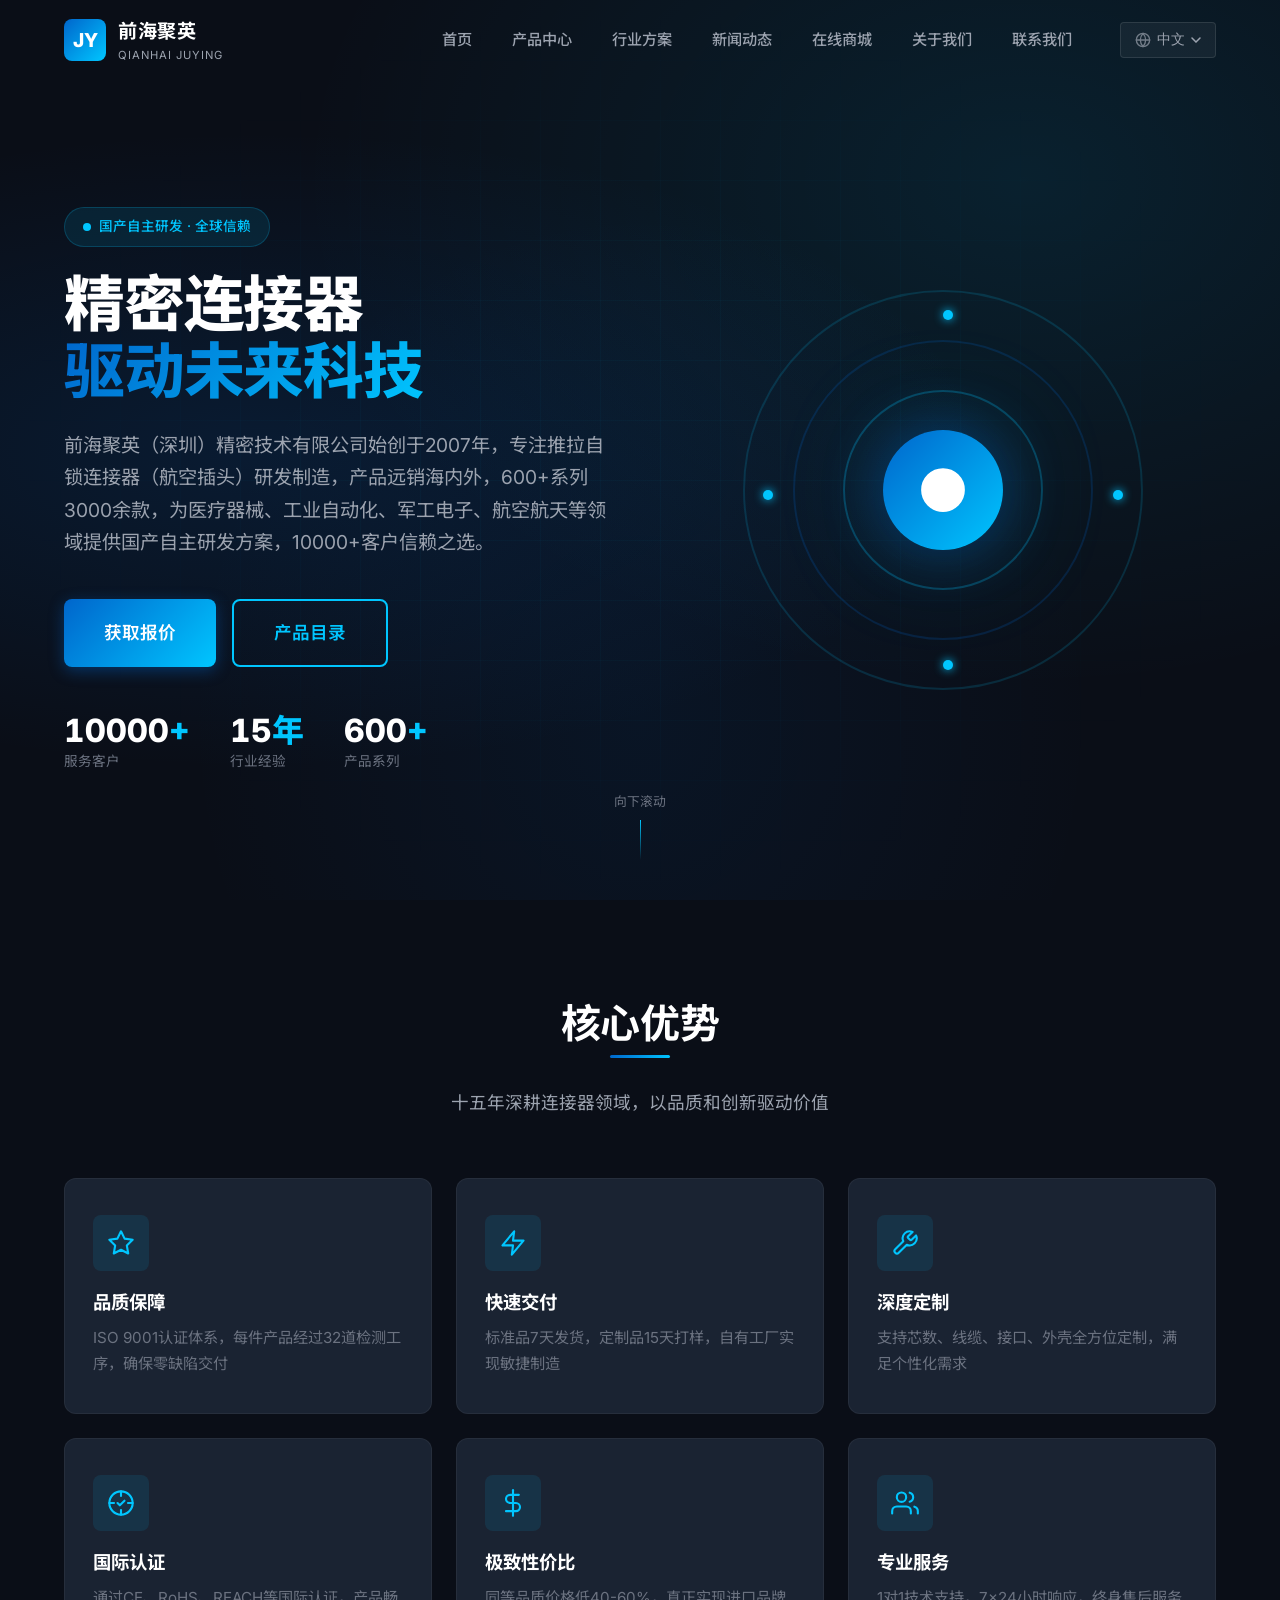
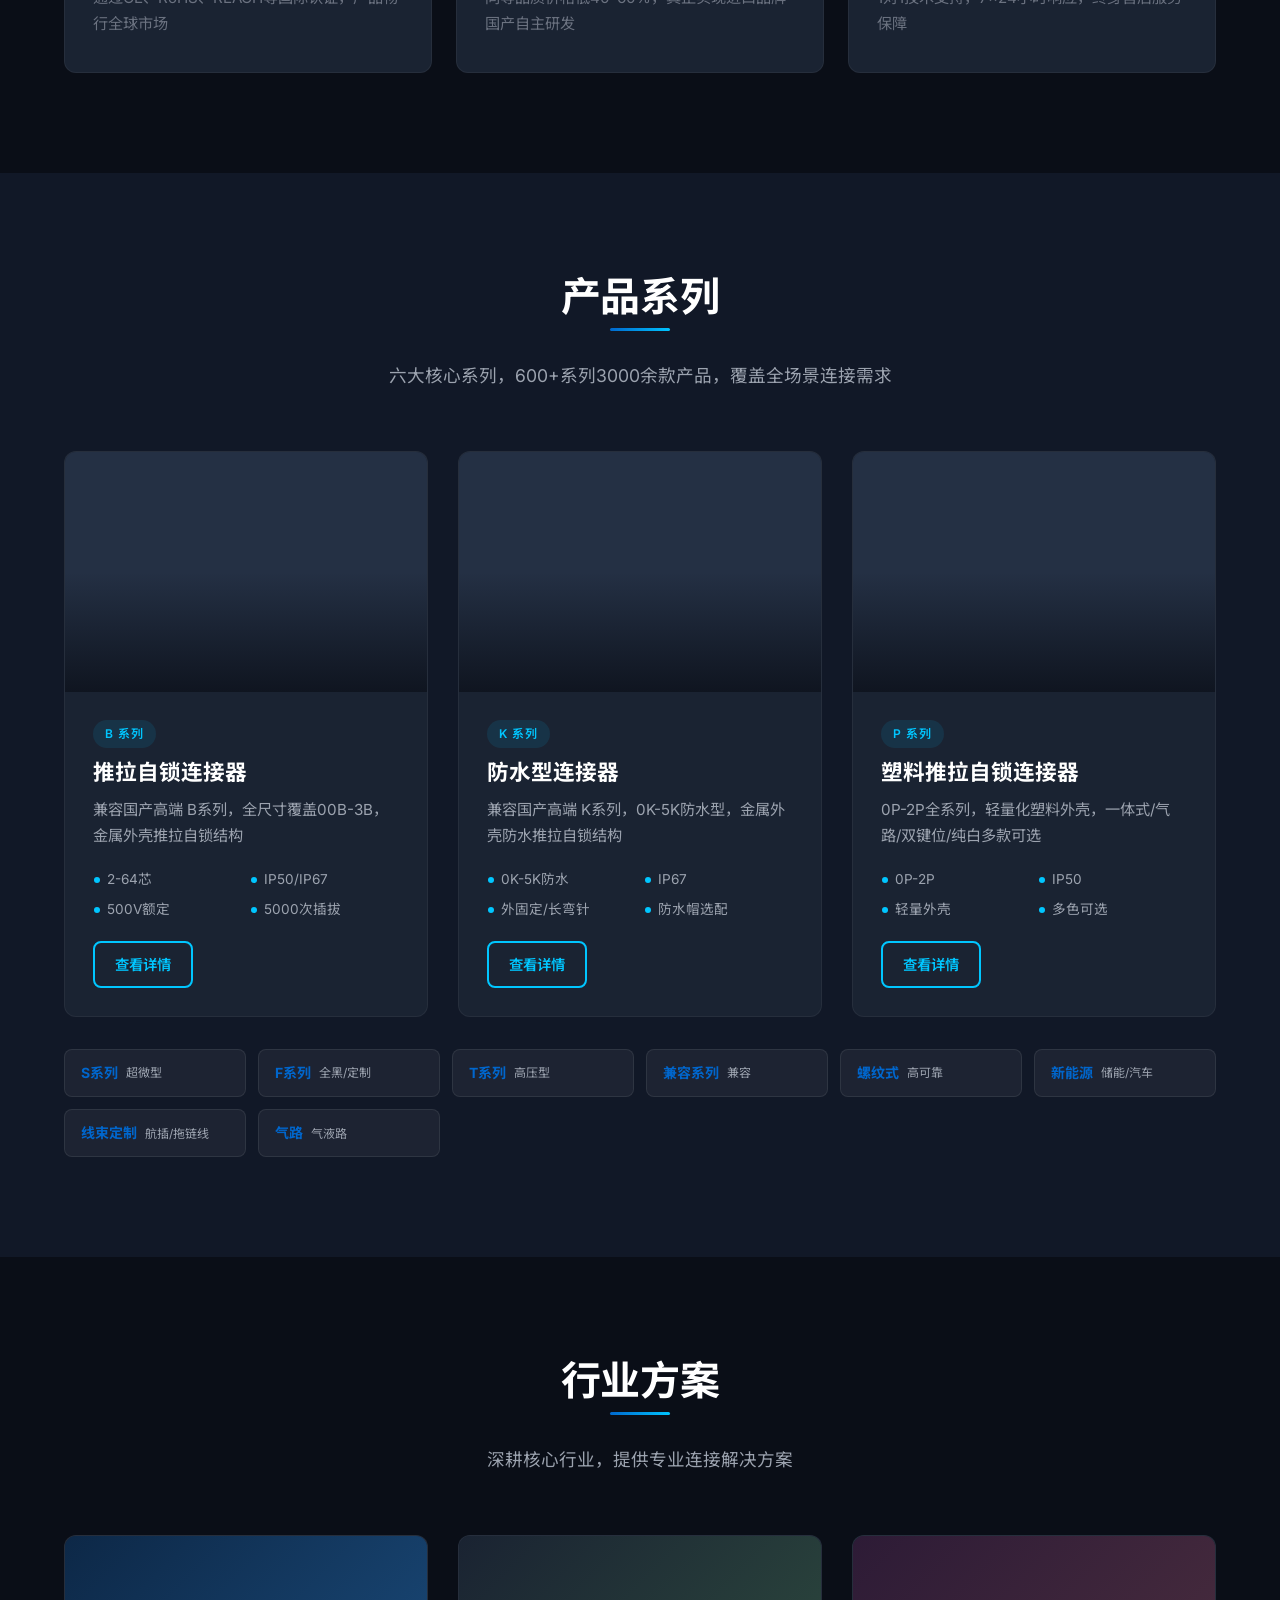
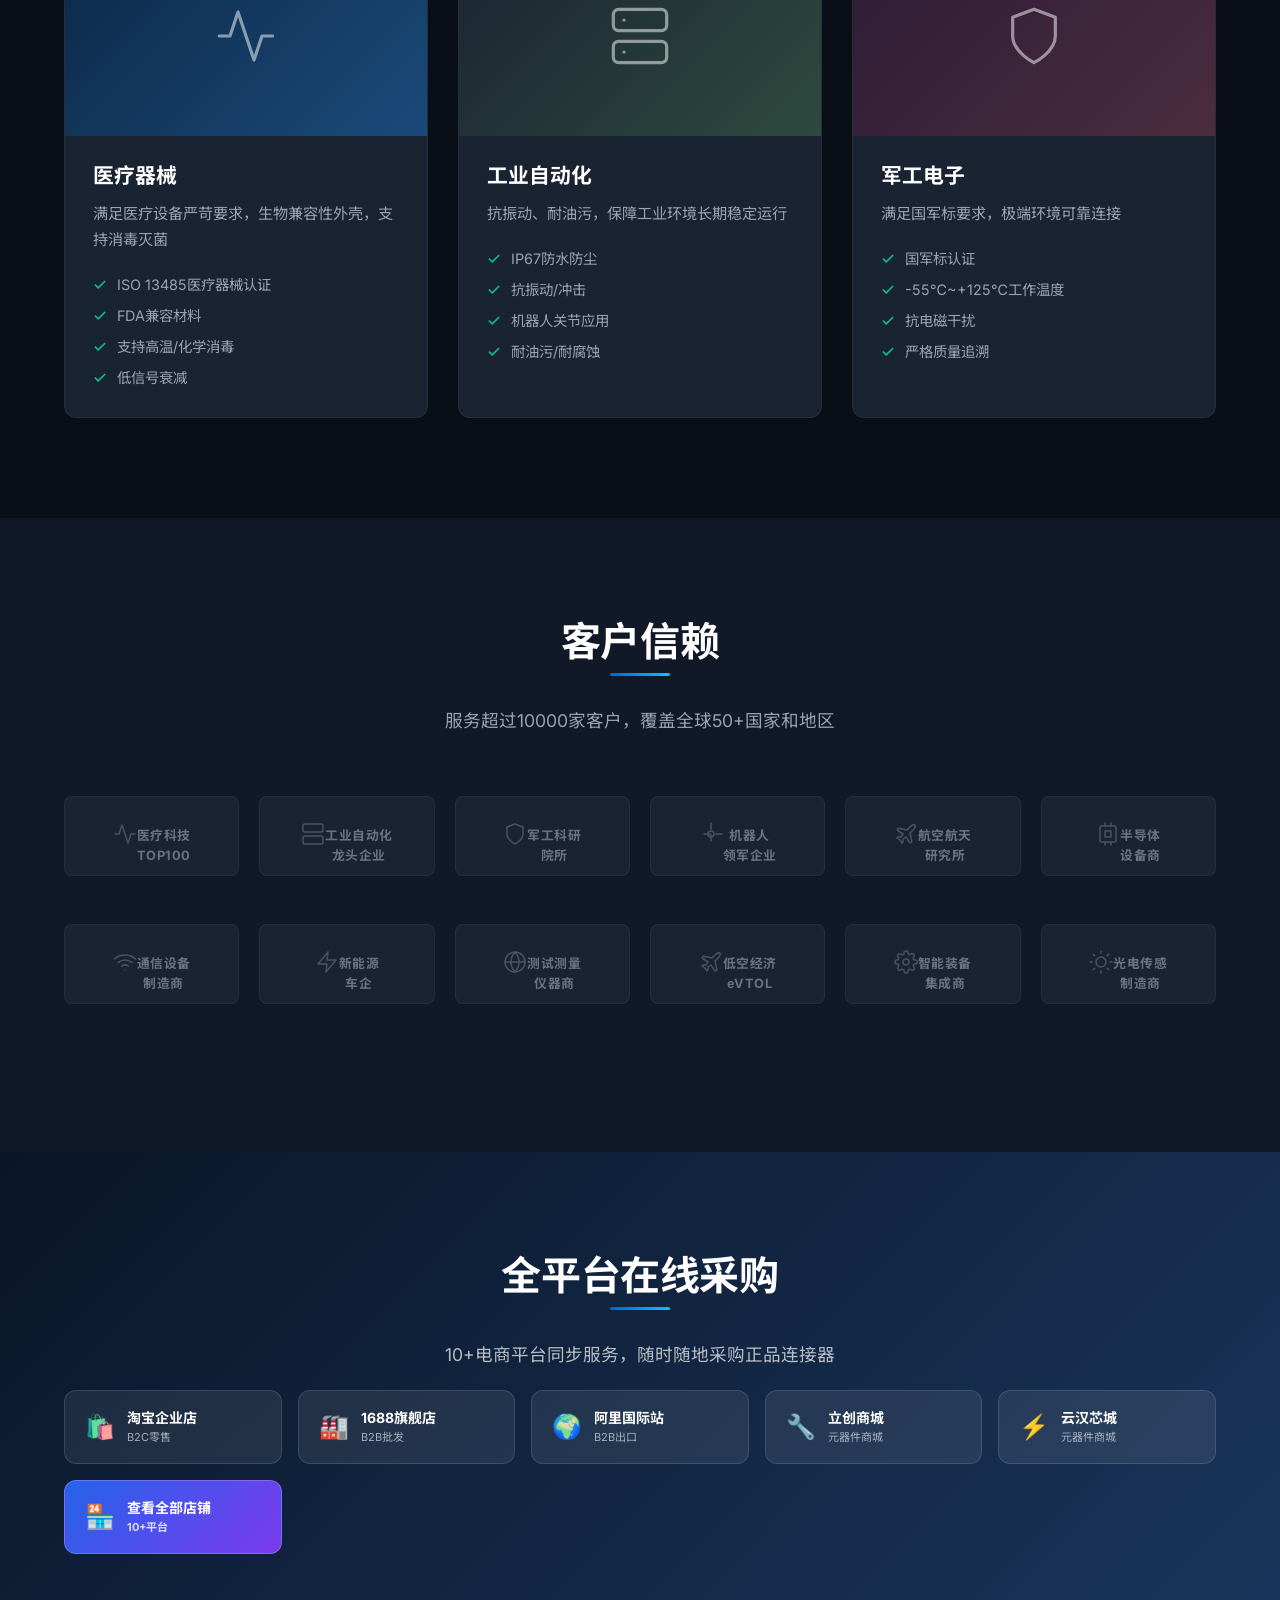
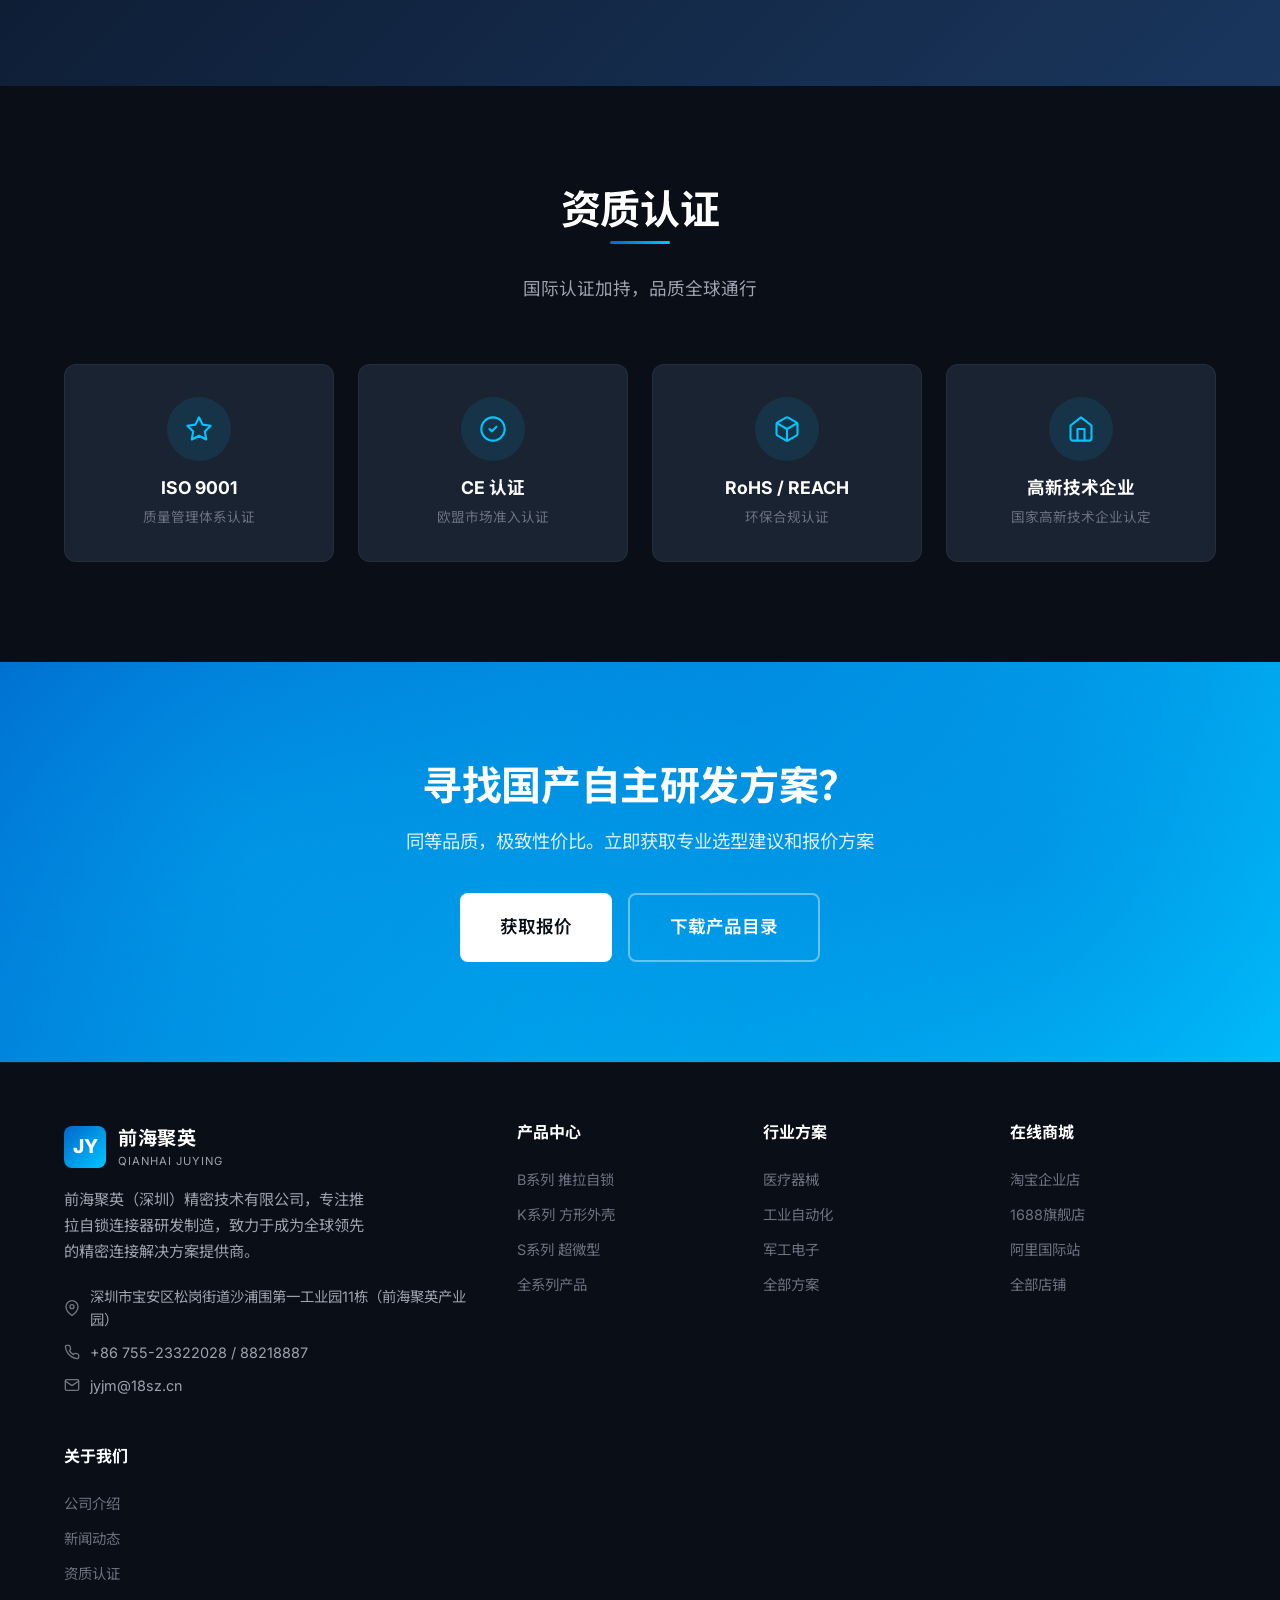
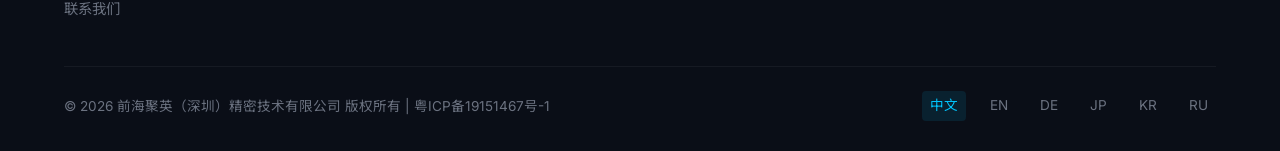
==== commit b575280b: "Update index.html - remove forbidden words, fix numbers, add SKU data" ====
--- a/index.html
+++ b/index.html
@@ -3,14 +3,14 @@
 <head>
   <meta charset="UTF-8">
   <meta name="viewport" content="width=device-width, initial-scale=1.0">
-  <meta name="description" content="前海聚英（深圳）精密技术有限公司 - 专业推拉自锁连接器制造商，LEMO/ODU国产替代方案，应用于医疗器械、工业自动化、军工电子等领域。">
-  <meta name="keywords" content="推拉自锁连接器,航空插头,LEMO替代,ODU替代,医疗连接器,工业连接器,前海聚英">
+  <meta name="description" content="前海聚英（深圳）精密技术有限公司 - 专业推拉自锁连接器制造商，国产自主研发方案，应用于医疗器械、工业自动化、军工电子等领域。">
+  <meta name="keywords" content="推拉自锁连接器,航空插头,国产自主研发,国产自主研发,医疗连接器,工业连接器,前海聚英">
   <meta name="author" content="前海聚英（深圳）精密技术有限公司">
   <meta property="og:title" content="前海聚英 - 专业推拉自锁连接器制造商">
-  <meta property="og:description" content="LEMO/ODU国产替代方案，10000+客户信赖之选">
+  <meta property="og:description" content="国产自主研发方案，10000+客户信赖之选">
   <meta property="og:type" content="website">
   <meta property="og:url" content="https://www.18sz.cn/">
-  <title>前海聚英 - 专业推拉自锁连接器制造商 | LEMO/ODU国产替代</title>
+  <title>前海聚英 - 专业推拉自锁连接器制造商 | 国产自主研发</title>
   <link rel="icon" type="image/svg+xml" href="assets/images/favicon.svg">
   <link rel="preconnect" href="https://fonts.googleapis.com">
   <link rel="preconnect" href="https://fonts.gstatic.com" crossorigin>
@@ -71,14 +71,14 @@
       <div class="hero-content">
         <div class="hero-badge">
           <span class="hero-badge-dot"></span>
-          国产替代 · 全球信赖
+          国产自主研发 · 全球信赖
         </div>
         <h1>
           精密连接器<br>
           <span class="gradient-text">驱动未来科技</span>
         </h1>
         <p class="hero-desc">
-          前海聚英（深圳）精密技术有限公司始创于2007年，专注推拉自锁连接器（航空插头）研发制造，产品远销海内外，800+系列20000余款，为医疗器械、工业自动化、军工电子、航空航天等领域提供LEMO/ODU国产替代方案，10000+客户信赖之选。
+          前海聚英（深圳）精密技术有限公司始创于2007年，专注推拉自锁连接器（航空插头）研发制造，产品远销海内外，600+系列3000余款，为医疗器械、工业自动化、军工电子、航空航天等领域提供国产自主研发方案，10000+客户信赖之选。
         </p>
         <div class="hero-actions">
           <a href="contact/" class="btn btn-primary btn-lg pulse-cta">获取报价</a>
@@ -94,7 +94,7 @@
             <div class="hero-stat-label">行业经验</div>
           </div>
           <div class="hero-stat">
-            <div class="hero-stat-value" data-count="800">0<span>+</span></div>
+            <div class="hero-stat-value" data-count="600">0<span>+</span></div>
             <div class="hero-stat-label">产品系列</div>
           </div>
         </div>
@@ -161,7 +161,7 @@
             <svg width="28" height="28" viewBox="0 0 24 24" fill="none" stroke="currentColor" stroke-width="1.8" stroke-linecap="round" stroke-linejoin="round"><line x1="12" y1="1" x2="12" y2="23"/><path d="M17 5H9.5a3.5 3.5 0 0 0 0 7h5a3.5 3.5 0 0 1 0 7H6"/></svg>
           </div>
           <h4>极致性价比</h4>
-          <p>同等品质价格低40-60%，真正实现进口品牌国产替代</p>
+          <p>同等品质价格低40-60%，真正实现进口品牌国产自主研发</p>
         </div>
         <div class="feature-card fade-in stagger-6">
           <div class="feature-icon">
@@ -179,7 +179,7 @@
     <div class="container">
       <div class="section-header fade-in">
         <h2>产品系列</h2>
-        <p>六大核心系列，800+系列20000余款产品，覆盖全场景连接需求</p>
+        <p>六大核心系列，600+系列3000余款产品，覆盖全场景连接需求</p>
       </div>
       <div class="product-cards">
         <!-- B Series -->
@@ -190,7 +190,7 @@
           <div class="product-card-body">
             <span class="product-card-series">B 系列</span>
             <h3>推拉自锁连接器</h3>
-            <p>兼容LEMO B系列，全尺寸覆盖00B-3B，金属外壳推拉自锁结构</p>
+            <p>兼容国产高端 B系列，全尺寸覆盖00B-3B，金属外壳推拉自锁结构</p>
             <div class="product-card-specs">
               <div class="product-spec"><span class="product-spec-icon"><svg width="8" height="8" viewBox="0 0 8 8"><circle cx="4" cy="4" r="3" fill="currentColor"/></svg></span> 2-64芯</div>
               <div class="product-spec"><span class="product-spec-icon"><svg width="8" height="8" viewBox="0 0 8 8"><circle cx="4" cy="4" r="3" fill="currentColor"/></svg></span> IP50/IP67</div>
@@ -208,7 +208,7 @@
           <div class="product-card-body">
             <span class="product-card-series">K 系列</span>
             <h3>防水型连接器</h3>
-            <p>兼容LEMO K系列，0K-5K防水型，金属外壳防水推拉自锁结构</p>
+            <p>兼容国产高端 K系列，0K-5K防水型，金属外壳防水推拉自锁结构</p>
             <div class="product-card-specs">
               <div class="product-spec"><span class="product-spec-icon"><svg width="8" height="8" viewBox="0 0 8 8"><circle cx="4" cy="4" r="3" fill="currentColor"/></svg></span> 0K-5K防水</div>
               <div class="product-spec"><span class="product-spec-icon"><svg width="8" height="8" viewBox="0 0 8 8"><circle cx="4" cy="4" r="3" fill="currentColor"/></svg></span> IP67</div>
@@ -252,8 +252,8 @@
           <span style="color:var(--gray-2);font-size:12px;">高压型</span>
         </a>
         <a href="products/" style="display:flex;align-items:center;gap:8px;padding:12px 16px;background:rgba(255,255,255,0.05);border:1px solid rgba(255,255,255,0.08);border-radius:8px;color:var(--white);text-decoration:none;transition:all 0.2s;" onmouseover="this.style.borderColor='var(--primary)';this.style.background='rgba(0,198,255,0.08)'" onmouseout="this.style.borderColor='rgba(255,255,255,0.08)';this.style.background='rgba(255,255,255,0.05)'">
-          <span style="color:var(--primary);font-weight:700;font-size:14px;">广濑系列</span>
-          <span style="color:var(--gray-2);font-size:12px;">Hirose兼容</span>
+          <span style="color:var(--primary);font-weight:700;font-size:14px;">兼容系列</span>
+          <span style="color:var(--gray-2);font-size:12px;">兼容</span>
         </a>
         <a href="products/" style="display:flex;align-items:center;gap:8px;padding:12px 16px;background:rgba(255,255,255,0.05);border:1px solid rgba(255,255,255,0.08);border-radius:8px;color:var(--white);text-decoration:none;transition:all 0.2s;" onmouseover="this.style.borderColor='var(--primary)';this.style.background='rgba(0,198,255,0.08)'" onmouseout="this.style.borderColor='rgba(255,255,255,0.08)';this.style.background='rgba(255,255,255,0.05)'">
           <span style="color:var(--primary);font-weight:700;font-size:14px;">螺纹式</span>
@@ -468,7 +468,7 @@
   <section class="section cta-section" id="cta">
     <div class="container">
       <div class="cta-content fade-in">
-        <h2>寻找LEMO/ODU替代方案？</h2>
+        <h2>寻找国产自主研发方案？</h2>
         <p>同等品质，极致性价比。立即获取专业选型建议和报价方案</p>
         <div class="cta-actions">
           <a href="contact/" class="btn btn-white btn-lg">获取报价</a>
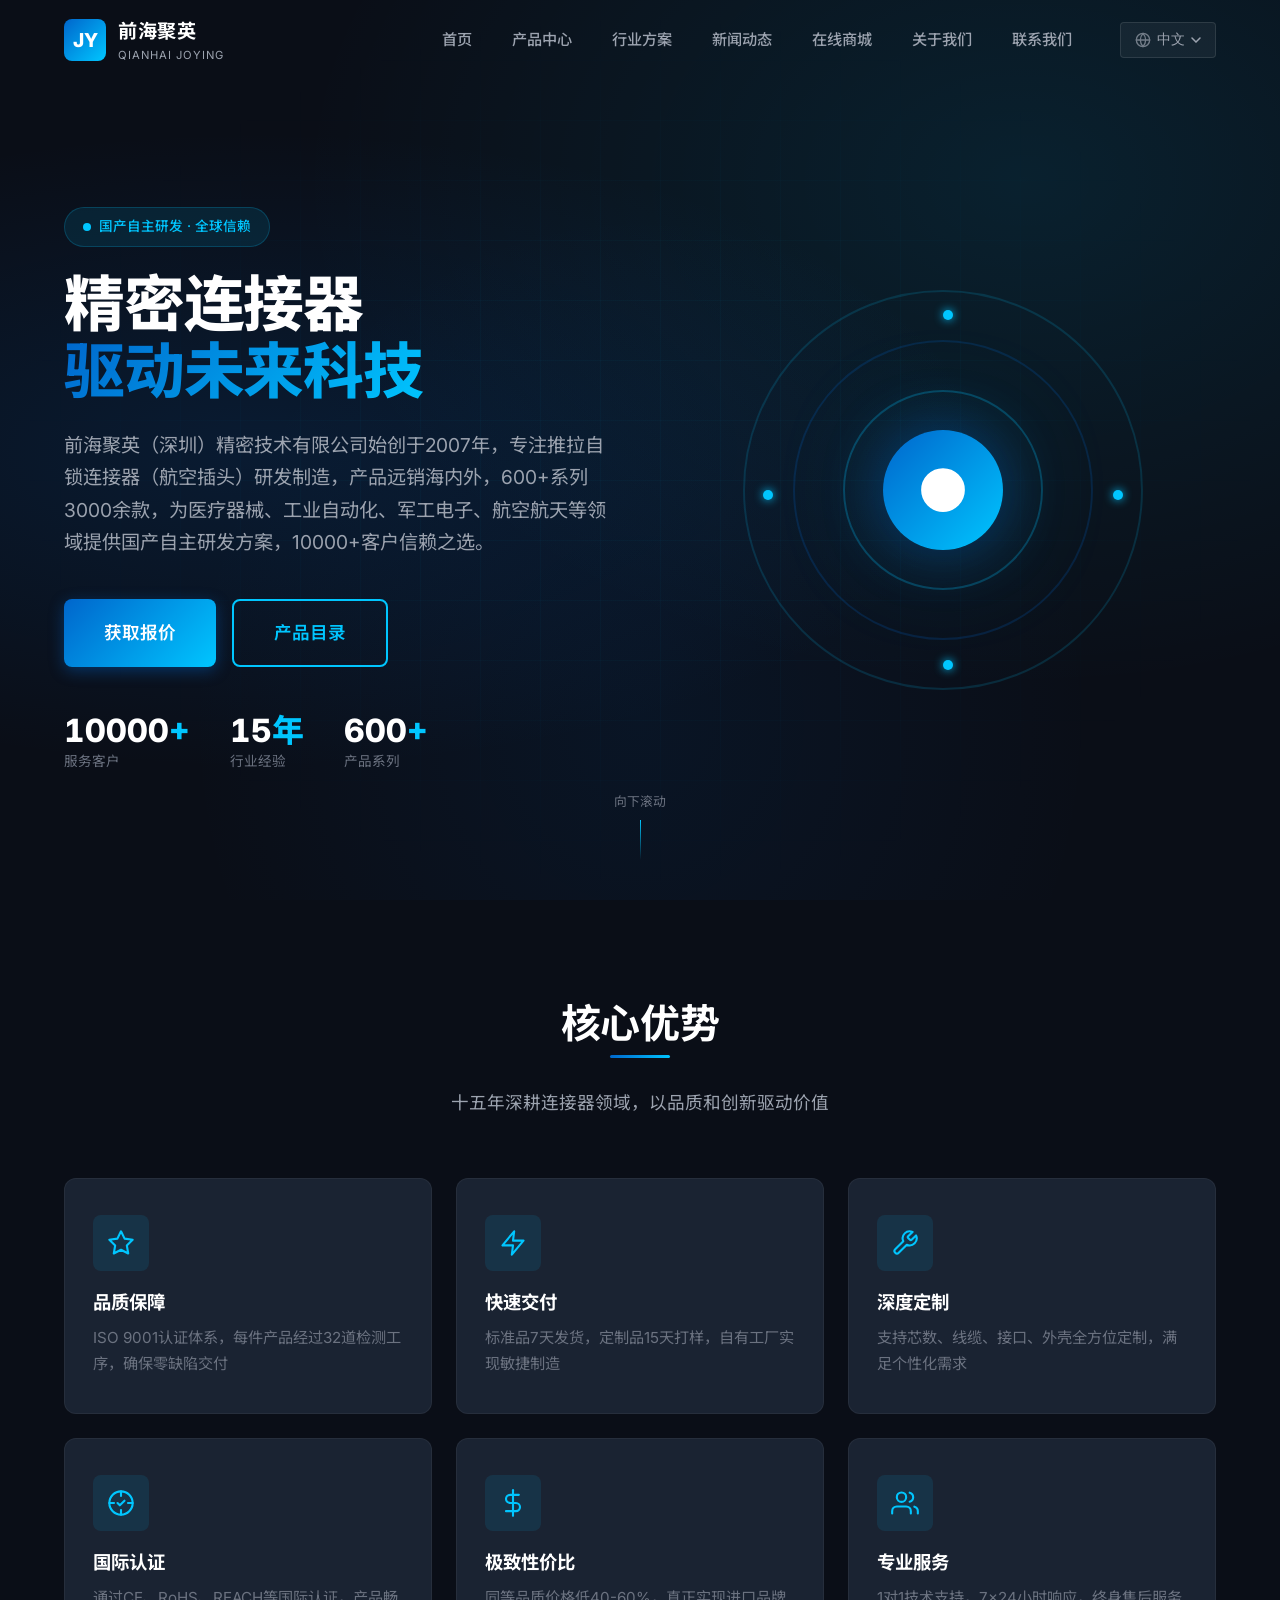
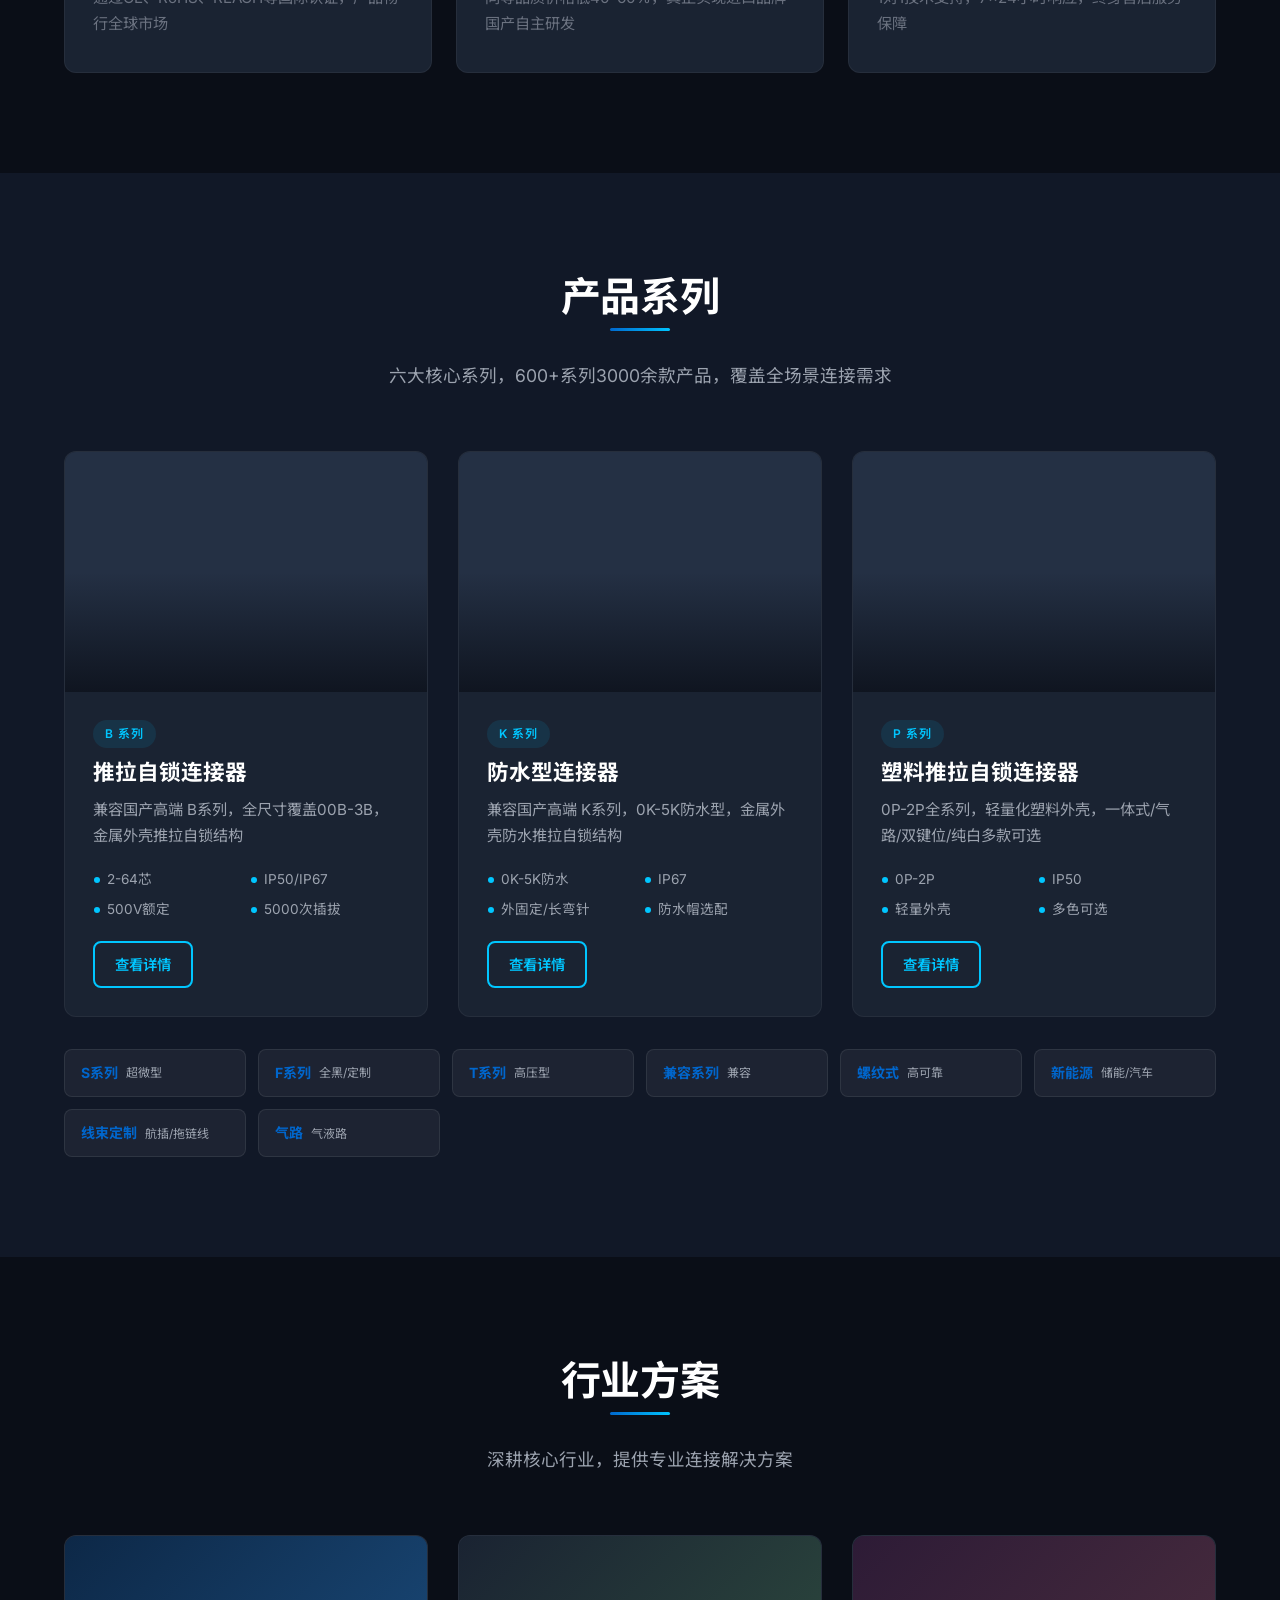
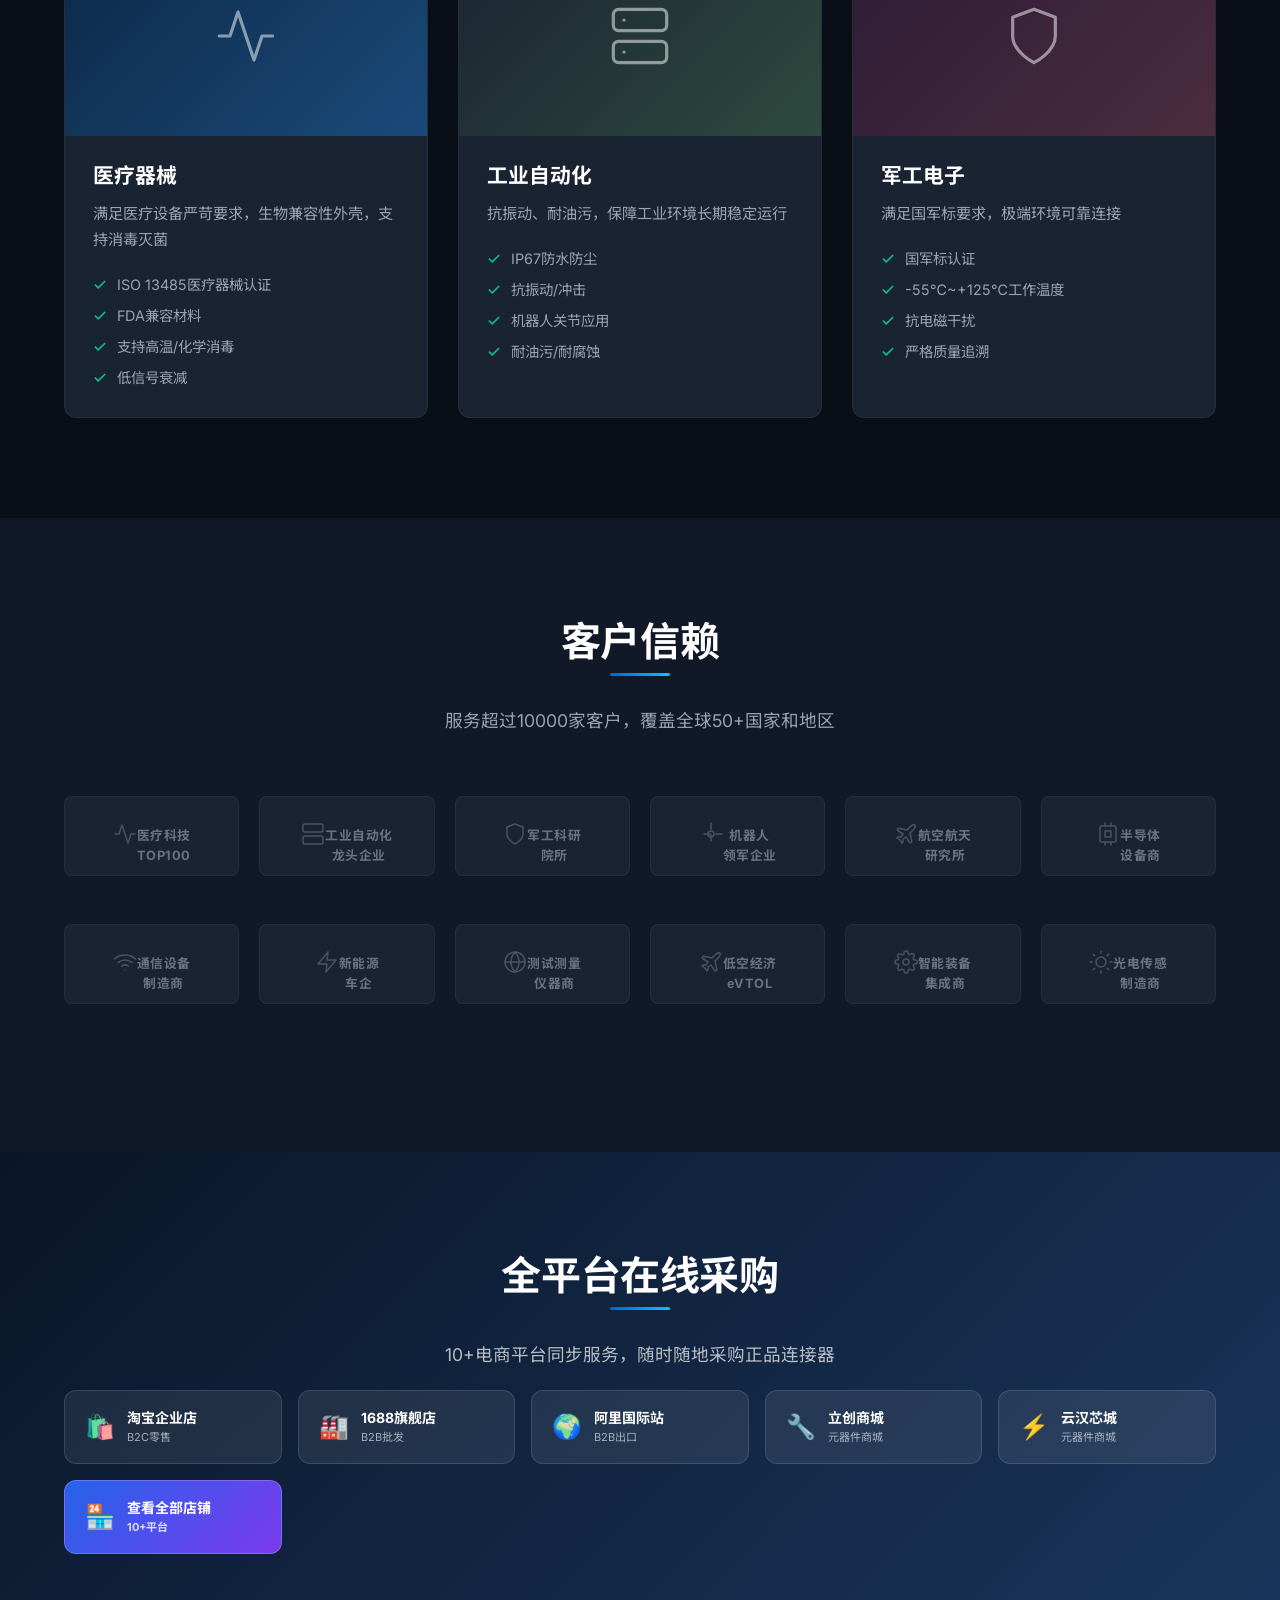
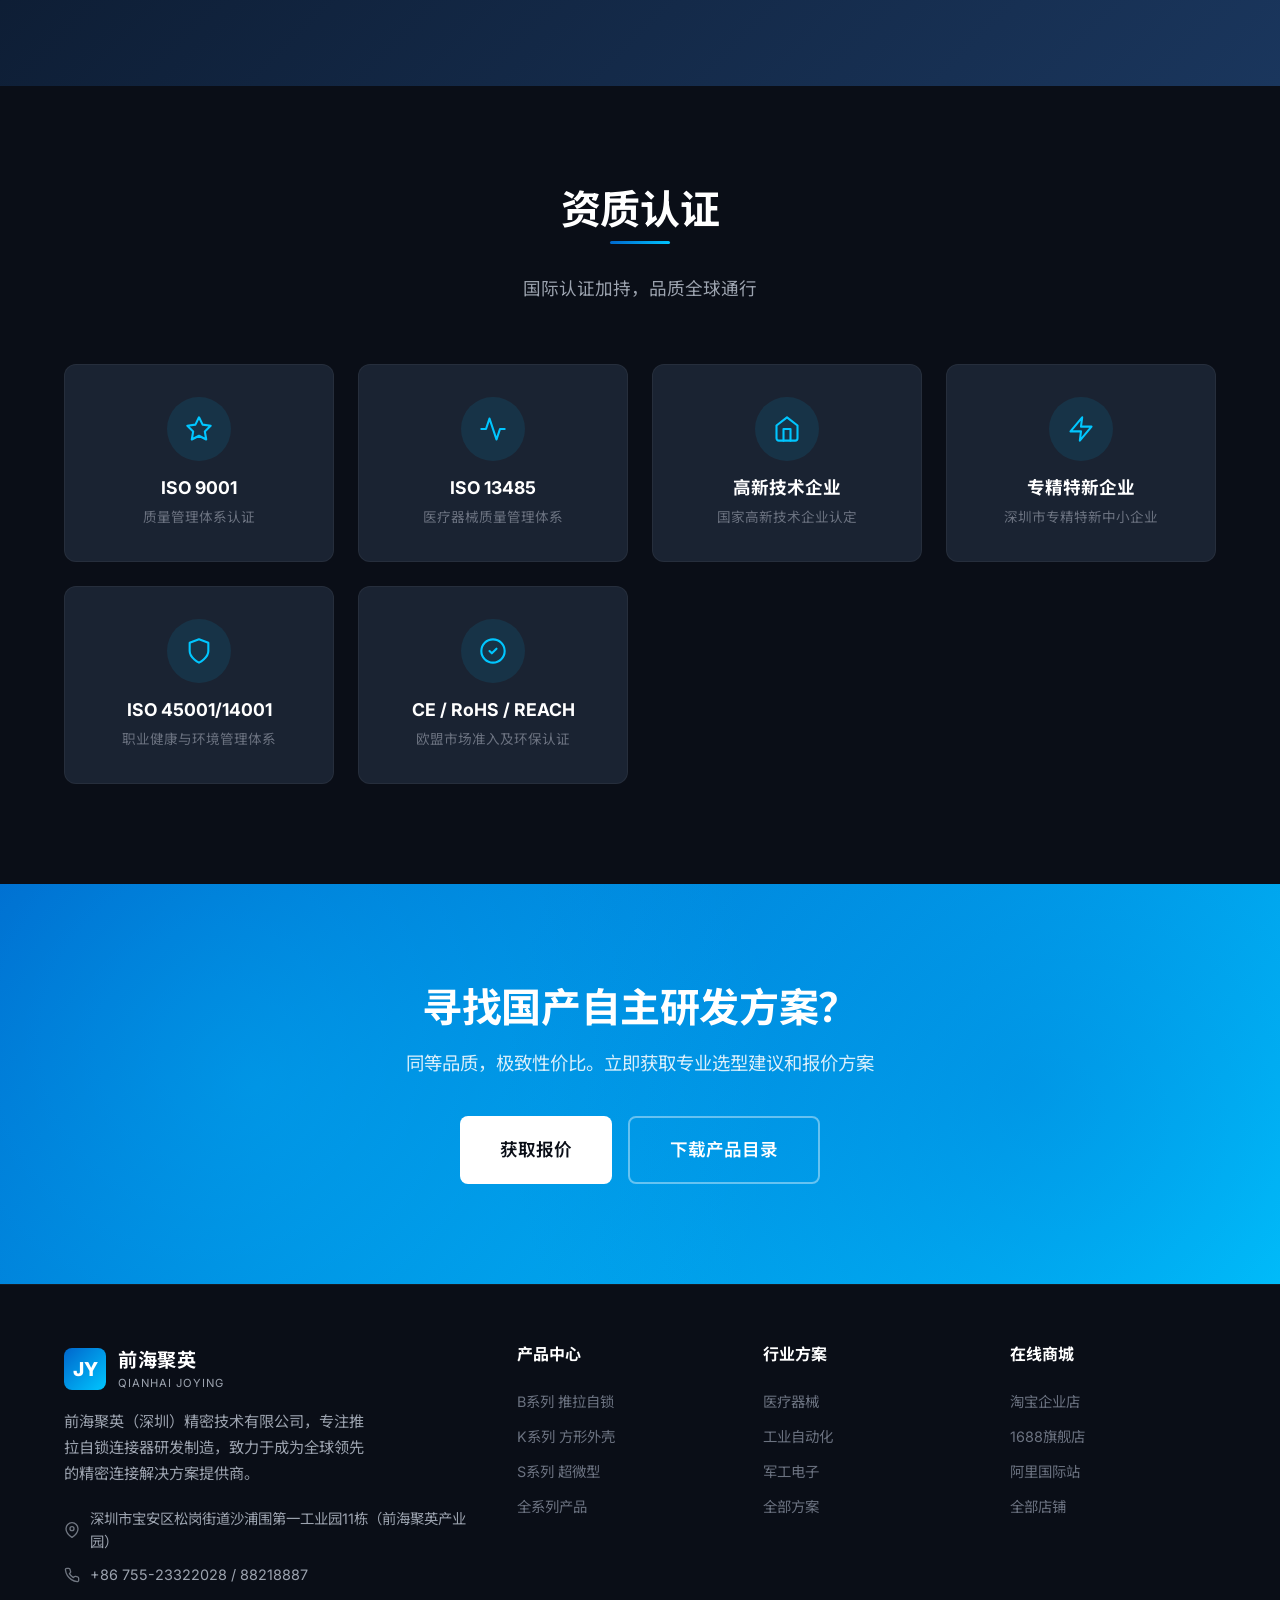
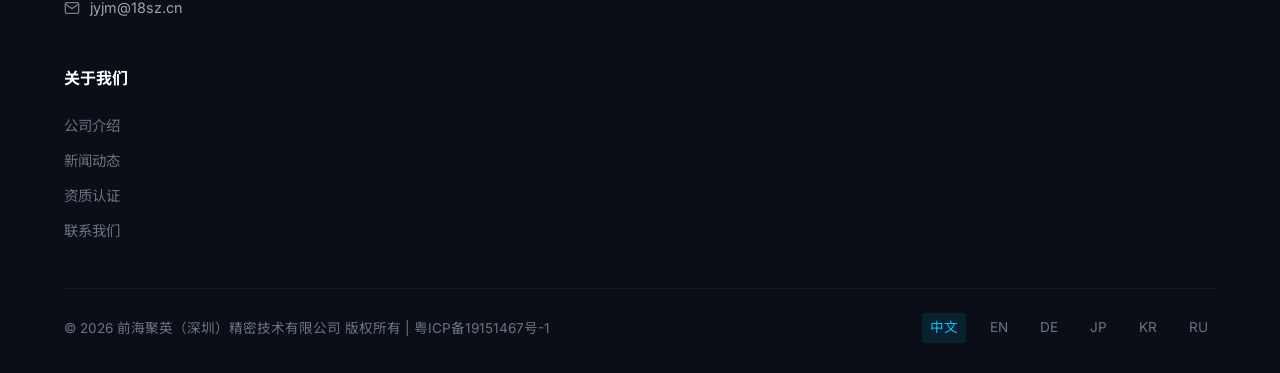
==== commit 8fcece1e: "Update index.html - Complete website overhaul: gold VI, new logo, updated company info" ====
--- a/index.html
+++ b/index.html
@@ -27,7 +27,7 @@
         <div class="logo-icon">JY</div>
         <div class="logo-text">
           前海聚英
-          <span>QIANHAI JUYING</span>
+          <span>QIANHAI JOYING</span>
         </div>
       </a>
       <nav class="nav">
@@ -441,24 +441,38 @@
         </div>
         <div class="cert-card fade-in stagger-2">
           <div class="cert-icon">
-            <svg width="28" height="28" viewBox="0 0 24 24" fill="none" stroke="currentColor" stroke-width="1.8" stroke-linecap="round" stroke-linejoin="round"><path d="M9 12l2 2 4-4"/><circle cx="12" cy="12" r="10"/></svg>
-          </div>
-          <h4>CE 认证</h4>
-          <p>欧盟市场准入认证</p>
+            <svg width="28" height="28" viewBox="0 0 24 24" fill="none" stroke="currentColor" stroke-width="1.8" stroke-linecap="round" stroke-linejoin="round"><path d="M22 12h-4l-3 9L9 3l-3 9H2"/></svg>
+          </div>
+          <h4>ISO 13485</h4>
+          <p>医疗器械质量管理体系</p>
         </div>
         <div class="cert-card fade-in stagger-3">
           <div class="cert-icon">
-            <svg width="28" height="28" viewBox="0 0 24 24" fill="none" stroke="currentColor" stroke-width="1.8" stroke-linecap="round" stroke-linejoin="round"><path d="M21 16V8a2 2 0 0 0-1-1.73l-7-4a2 2 0 0 0-2 0l-7 4A2 2 0 0 0 3 8v8a2 2 0 0 0 1 1.73l7 4a2 2 0 0 0 2 0l7-4A2 2 0 0 0 21 16z"/><polyline points="3.27 6.96 12 12.01 20.73 6.96"/><line x1="12" y1="22.08" x2="12" y2="12"/></svg>
-          </div>
-          <h4>RoHS / REACH</h4>
-          <p>环保合规认证</p>
+            <svg width="28" height="28" viewBox="0 0 24 24" fill="none" stroke="currentColor" stroke-width="1.8" stroke-linecap="round" stroke-linejoin="round"><path d="M3 9l9-7 9 7v11a2 2 0 0 1-2 2H5a2 2 0 0 1-2-2z"/><polyline points="9 22 9 12 15 12 15 22"/></svg>
+          </div>
+          <h4>高新技术企业</h4>
+          <p>国家高新技术企业认定</p>
         </div>
         <div class="cert-card fade-in stagger-4">
           <div class="cert-icon">
-            <svg width="28" height="28" viewBox="0 0 24 24" fill="none" stroke="currentColor" stroke-width="1.8" stroke-linecap="round" stroke-linejoin="round"><path d="M3 9l9-7 9 7v11a2 2 0 0 1-2 2H5a2 2 0 0 1-2-2z"/><polyline points="9 22 9 12 15 12 15 22"/></svg>
-          </div>
-          <h4>高新技术企业</h4>
-          <p>国家高新技术企业认定</p>
+            <svg width="28" height="28" viewBox="0 0 24 24" fill="none" stroke="currentColor" stroke-width="1.8" stroke-linecap="round" stroke-linejoin="round"><path d="M13 2L3 14h9l-1 8 10-12h-9l1-8z"/></svg>
+          </div>
+          <h4>专精特新企业</h4>
+          <p>深圳市专精特新中小企业</p>
+        </div>
+        <div class="cert-card fade-in stagger-5">
+          <div class="cert-icon">
+            <svg width="28" height="28" viewBox="0 0 24 24" fill="none" stroke="currentColor" stroke-width="1.8" stroke-linecap="round" stroke-linejoin="round"><path d="M12 22s8-4 8-10V5l-8-3-8 3v7c0 6 8 10 8 10z"/></svg>
+          </div>
+          <h4>ISO 45001/14001</h4>
+          <p>职业健康与环境管理体系</p>
+        </div>
+        <div class="cert-card fade-in stagger-6">
+          <div class="cert-icon">
+            <svg width="28" height="28" viewBox="0 0 24 24" fill="none" stroke="currentColor" stroke-width="1.8" stroke-linecap="round" stroke-linejoin="round"><path d="M9 12l2 2 4-4"/><circle cx="12" cy="12" r="10"/></svg>
+          </div>
+          <h4>CE / RoHS / REACH</h4>
+          <p>欧盟市场准入及环保认证</p>
         </div>
       </div>
     </div>
@@ -487,7 +501,7 @@
             <div class="logo-icon">JY</div>
             <div class="logo-text">
               前海聚英
-              <span>QIANHAI JUYING</span>
+              <span>QIANHAI JOYING</span>
             </div>
           </a>
           <p>前海聚英（深圳）精密技术有限公司，专注推拉自锁连接器研发制造，致力于成为全球领先的精密连接解决方案提供商。</p>
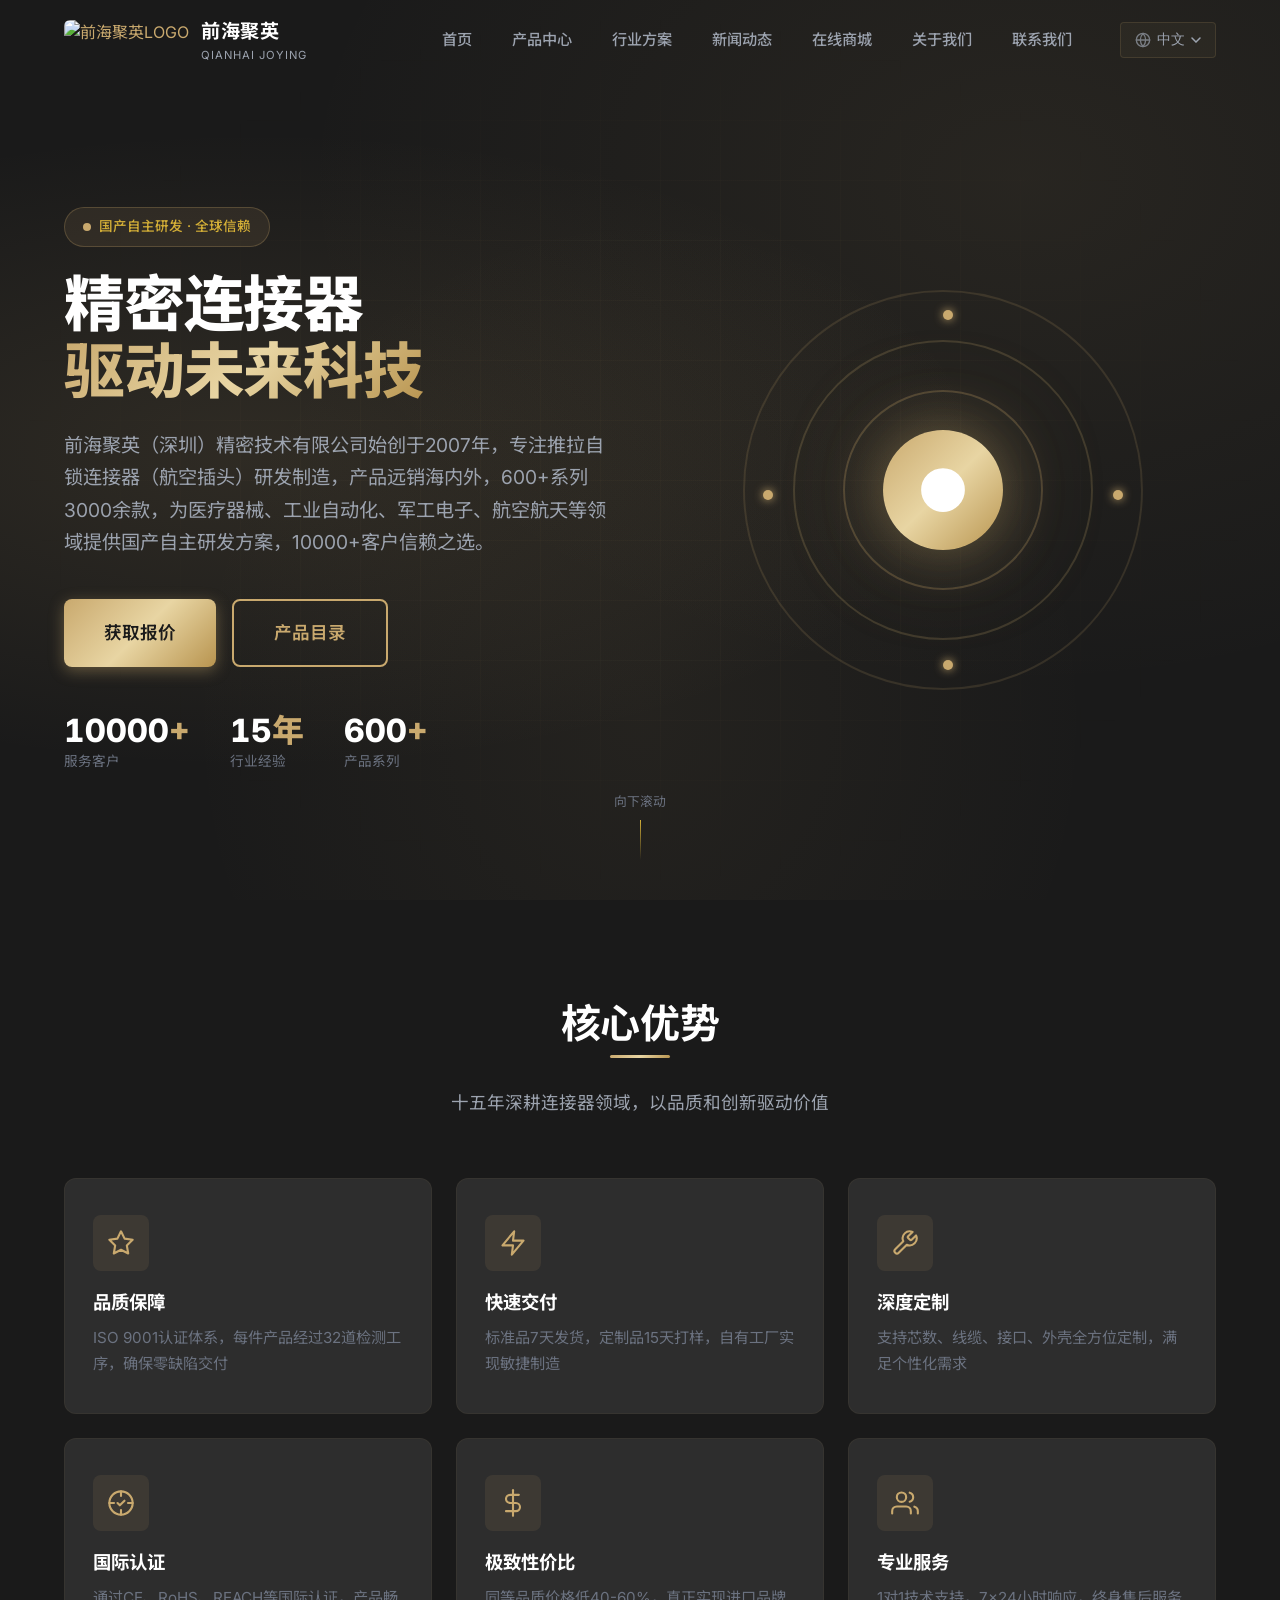
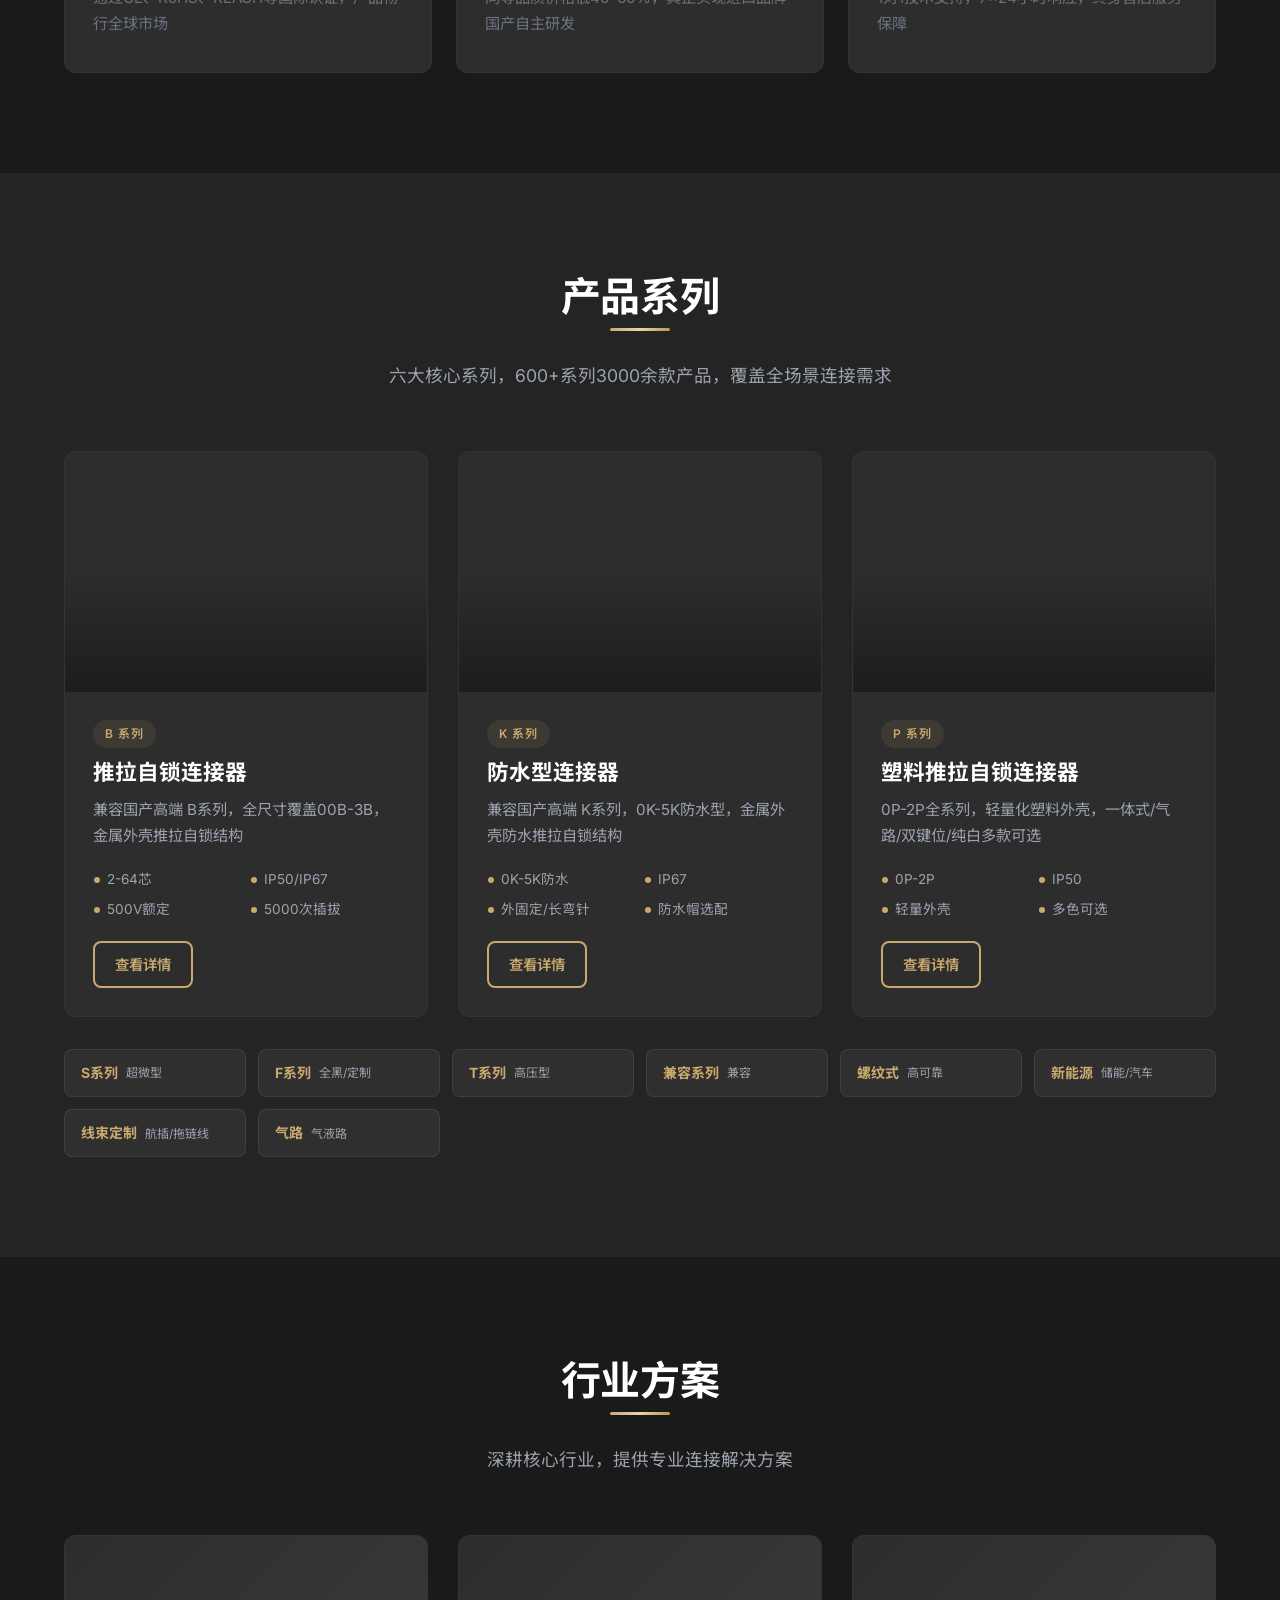
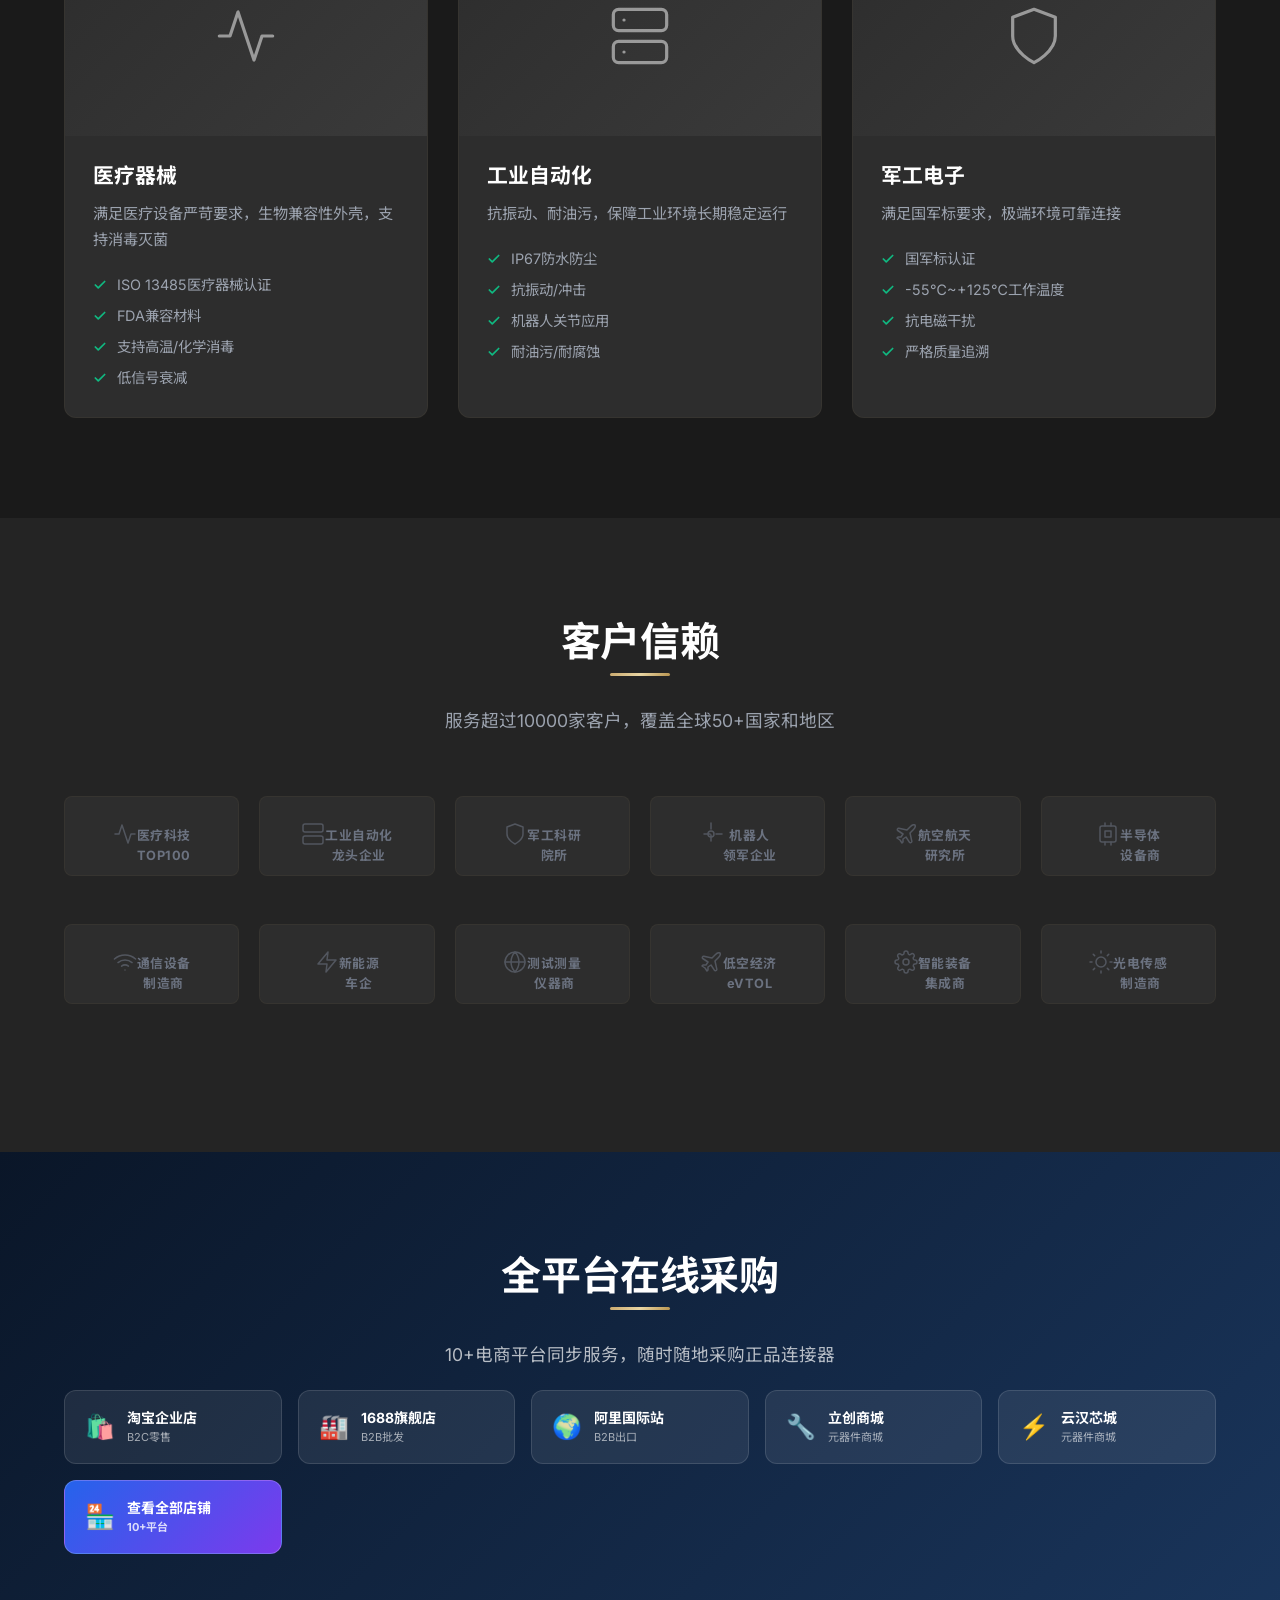
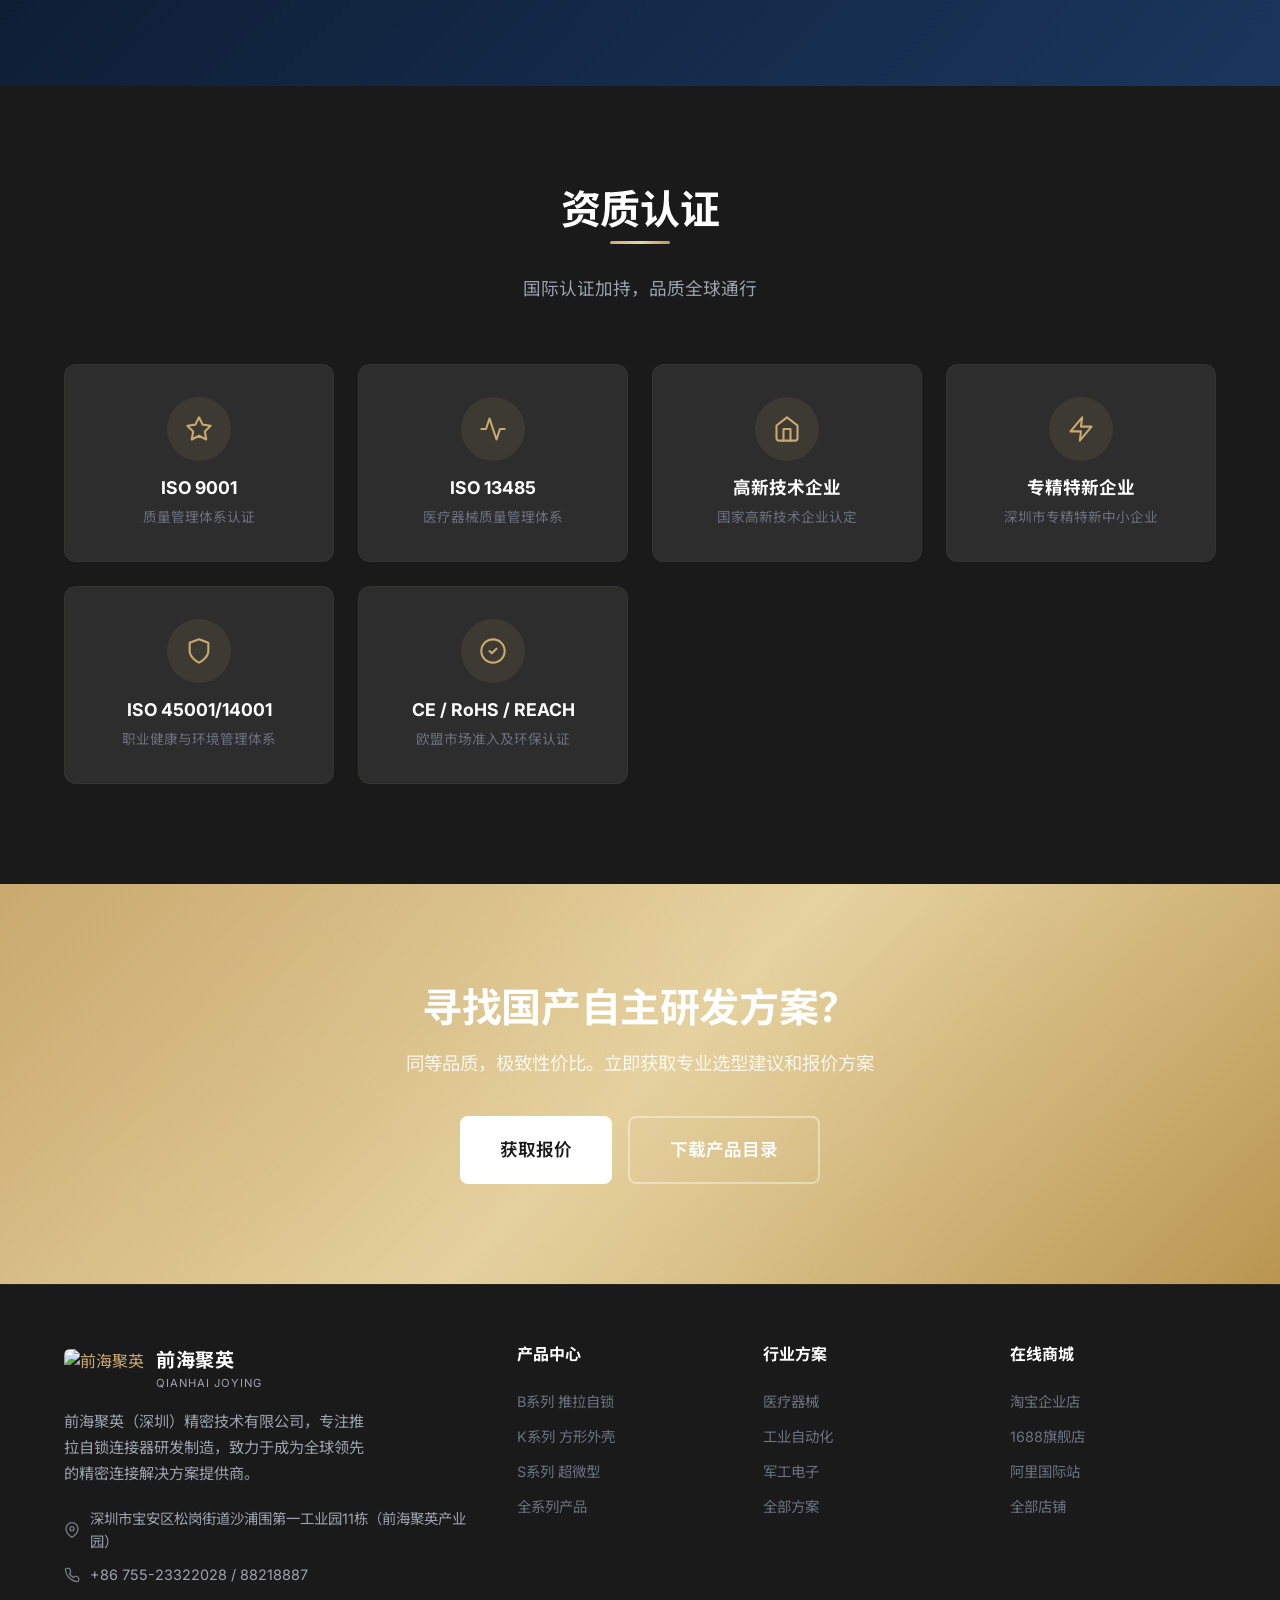
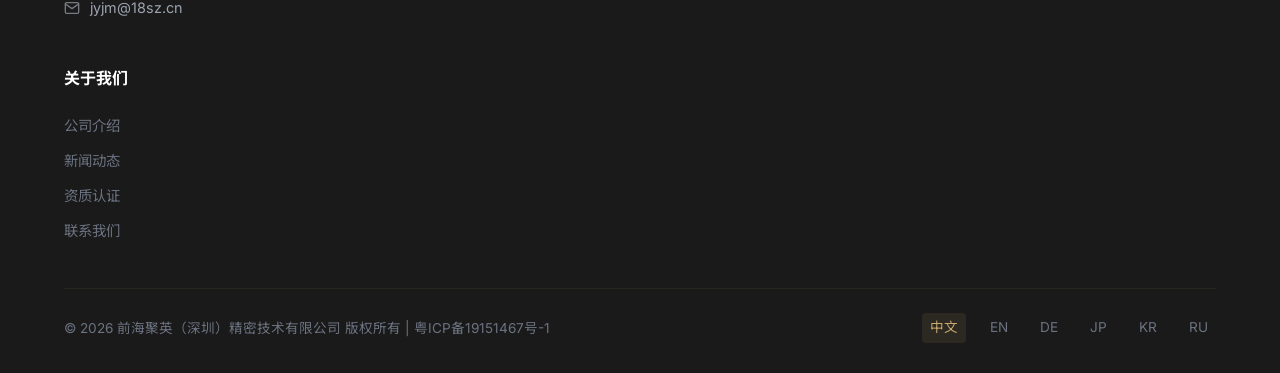
==== commit 19829a6e: "Update index.html - Complete website overhaul: gold VI, new logo, updated company info" ====
--- a/index.html
+++ b/index.html
@@ -24,7 +24,7 @@
   <header class="header" id="header">
     <div class="container">
       <a href="./" class="logo">
-        <div class="logo-icon">JY</div>
+        <img src="assets/images/logo-3d.jpg" alt="前海聚英LOGO" class="logo-img" style="height:40px;border-radius:6px;">
         <div class="logo-text">
           前海聚英
           <span>QIANHAI JOYING</span>
@@ -498,7 +498,7 @@
       <div class="footer-grid">
         <div class="footer-brand">
           <a href="./" class="logo">
-            <div class="logo-icon">JY</div>
+            <img src="assets/images/logo-3d.jpg" alt="前海聚英" class="logo-img" style="height:40px;border-radius:6px;">
             <div class="logo-text">
               前海聚英
               <span>QIANHAI JOYING</span>
--- a/assets/css/style.css
+++ b/assets/css/style.css
@@ -3,17 +3,17 @@
    风格：高科技感、高端现代
    ============================================ */
 
-/* CSS Variables */
+/* CSS Variables - VI: 灰色底 + 金色字 */
 :root {
-  --primary: #0066CC;
-  --primary-dark: #004A99;
-  --primary-light: #3399FF;
-  --accent: #00C6FF;
-  --accent-glow: rgba(0, 198, 255, 0.3);
-  --dark: #0A0E17;
-  --dark-2: #111827;
-  --dark-3: #1A2332;
-  --dark-4: #243044;
+  --primary: #C9A96E;
+  --primary-dark: #B8944F;
+  --primary-light: #E8D5A3;
+  --accent: #D4AF37;
+  --accent-glow: rgba(201, 169, 110, 0.3);
+  --dark: #1A1A1A;
+  --dark-2: #242424;
+  --dark-3: #2D2D2D;
+  --dark-4: #3A3A3A;
   --gray-1: #6B7280;
   --gray-2: #9CA3AF;
   --gray-3: #D1D5DB;
@@ -22,13 +22,14 @@
   --success: #10B981;
   --warning: #F59E0B;
   --danger: #EF4444;
-  --gradient-primary: linear-gradient(135deg, #0066CC 0%, #00C6FF 100%);
-  --gradient-dark: linear-gradient(135deg, #0A0E17 0%, #1A2332 100%);
-  --gradient-hero: linear-gradient(135deg, rgba(10, 14, 23, 0.95) 0%, rgba(26, 35, 50, 0.9) 100%);
-  --shadow-sm: 0 1px 3px rgba(0,0,0,0.12), 0 1px 2px rgba(0,0,0,0.06);
-  --shadow-md: 0 4px 6px rgba(0,0,0,0.15), 0 2px 4px rgba(0,0,0,0.12);
-  --shadow-lg: 0 10px 25px rgba(0,0,0,0.2), 0 6px 10px rgba(0,0,0,0.15);
-  --shadow-glow: 0 0 20px rgba(0, 198, 255, 0.15);
+  --gradient-primary: linear-gradient(135deg, #C9A96E 0%, #E8D5A3 50%, #B8944F 100%);
+  --gradient-gold: linear-gradient(135deg, #C9A96E 0%, #E8D5A3 50%, #B8944F 100%);
+  --gradient-dark: linear-gradient(135deg, #1A1A1A 0%, #2D2D2D 100%);
+  --gradient-hero: linear-gradient(135deg, rgba(26, 26, 26, 0.98) 0%, rgba(45, 45, 45, 0.95) 100%);
+  --shadow-sm: 0 1px 3px rgba(0,0,0,0.2), 0 1px 2px rgba(0,0,0,0.15);
+  --shadow-md: 0 4px 6px rgba(0,0,0,0.25), 0 2px 4px rgba(0,0,0,0.2);
+  --shadow-lg: 0 10px 25px rgba(0,0,0,0.3), 0 6px 10px rgba(0,0,0,0.25);
+  --shadow-glow: 0 0 20px rgba(201, 169, 110, 0.15);
   --radius-sm: 4px;
   --radius-md: 8px;
   --radius-lg: 12px;
@@ -63,7 +64,7 @@
 }
 
 a {
-  color: var(--accent);
+  color: var(--primary);
   text-decoration: none;
   transition: var(--transition);
 }
@@ -137,7 +138,7 @@
   transform: translateX(-50%);
   width: 60px;
   height: 3px;
-  background: var(--gradient-primary);
+  background: var(--gradient-gold);
   border-radius: 2px;
 }
 
@@ -177,26 +178,26 @@
 
 .btn-primary {
   background: var(--gradient-primary);
-  color: var(--white);
-  box-shadow: 0 4px 15px rgba(0, 102, 204, 0.4);
+  color: var(--dark);
+  box-shadow: 0 4px 15px rgba(201, 169, 110, 0.4);
 }
 
 .btn-primary:hover {
   transform: translateY(-2px);
-  box-shadow: 0 6px 25px rgba(0, 102, 204, 0.5);
-  color: var(--white);
+  box-shadow: 0 6px 25px rgba(201, 169, 110, 0.5);
+  color: var(--dark);
 }
 
 .btn-outline {
   background: transparent;
-  color: var(--accent);
-  border: 2px solid var(--accent);
+  color: var(--primary);
+  border: 2px solid var(--primary);
 }
 
 .btn-outline:hover {
-  background: rgba(0, 198, 255, 0.1);
+  background: rgba(201, 169, 110, 0.1);
   transform: translateY(-2px);
-  color: var(--accent);
+  color: var(--primary);
 }
 
 .btn-white {
@@ -236,9 +237,9 @@
 }
 
 .header.scrolled {
-  background: rgba(10, 14, 23, 0.95);
+  background: rgba(26, 26, 26, 0.95);
   backdrop-filter: blur(20px);
-  border-bottom: 1px solid rgba(255,255,255,0.05);
+  border-bottom: 1px solid rgba(201, 169, 110, 0.1);
   padding: 10px 0;
 }
 
@@ -258,14 +259,14 @@
 .logo-icon {
   width: 42px;
   height: 42px;
-  background: var(--gradient-primary);
+  background: var(--gradient-gold);
   border-radius: var(--radius-md);
   display: flex;
   align-items: center;
   justify-content: center;
   font-weight: 800;
   font-size: 1.2rem;
-  color: var(--white);
+  color: var(--dark);
 }
 
 .logo-text {
@@ -307,7 +308,7 @@
 .nav-links a:hover,
 .nav-links a.active {
   color: var(--white);
-  background: rgba(255,255,255,0.05);
+  background: rgba(201, 169, 110, 0.1);
 }
 
 /* Language Switcher */
@@ -320,8 +321,8 @@
   align-items: center;
   gap: 6px;
   padding: 8px 14px;
-  background: rgba(255,255,255,0.05);
-  border: 1px solid rgba(255,255,255,0.1);
+  background: rgba(201, 169, 110, 0.05);
+  border: 1px solid rgba(201, 169, 110, 0.15);
   border-radius: var(--radius-sm);
   color: var(--gray-2);
   font-size: 0.85rem;
@@ -330,7 +331,7 @@
 }
 
 .lang-btn:hover {
-  background: rgba(255,255,255,0.1);
+  background: rgba(201, 169, 110, 0.1);
   color: var(--white);
 }
 
@@ -347,7 +348,7 @@
   top: calc(100% + 8px);
   right: 0;
   background: var(--dark-3);
-  border: 1px solid rgba(255,255,255,0.1);
+  border: 1px solid rgba(201, 169, 110, 0.12);
   border-radius: var(--radius-md);
   padding: 8px;
   min-width: 140px;
@@ -377,13 +378,13 @@
 }
 
 .lang-dropdown a:hover {
-  background: rgba(0, 198, 255, 0.1);
+  background: rgba(201, 169, 110, 0.1);
   color: var(--white);
 }
 
 .lang-dropdown a.active {
-  color: var(--accent);
-  background: rgba(0, 198, 255, 0.08);
+  color: var(--primary);
+  background: rgba(201, 169, 110, 0.08);
 }
 
 /* Mobile Menu Toggle */
@@ -419,17 +420,17 @@
   position: absolute;
   inset: 0;
   background:
-    radial-gradient(ellipse at 20% 50%, rgba(0, 102, 204, 0.15) 0%, transparent 50%),
-    radial-gradient(ellipse at 80% 20%, rgba(0, 198, 255, 0.1) 0%, transparent 50%),
-    radial-gradient(ellipse at 50% 80%, rgba(0, 102, 204, 0.08) 0%, transparent 50%);
+    radial-gradient(ellipse at 20% 50%, rgba(201, 169, 110, 0.12) 0%, transparent 50%),
+    radial-gradient(ellipse at 80% 20%, rgba(201, 169, 110, 0.08) 0%, transparent 50%),
+    radial-gradient(ellipse at 50% 80%, rgba(201, 169, 110, 0.06) 0%, transparent 50%);
 }
 
 .hero-grid {
   position: absolute;
   inset: 0;
   background-image:
-    linear-gradient(rgba(0, 198, 255, 0.03) 1px, transparent 1px),
-    linear-gradient(90deg, rgba(0, 198, 255, 0.03) 1px, transparent 1px);
+    linear-gradient(rgba(201, 169, 110, 0.03) 1px, transparent 1px),
+    linear-gradient(90deg, rgba(201, 169, 110, 0.03) 1px, transparent 1px);
   background-size: 60px 60px;
   mask-image: radial-gradient(ellipse at center, black 30%, transparent 70%);
 }
@@ -453,8 +454,8 @@
   align-items: center;
   gap: 8px;
   padding: 8px 18px;
-  background: rgba(0, 198, 255, 0.1);
-  border: 1px solid rgba(0, 198, 255, 0.2);
+  background: rgba(201, 169, 110, 0.1);
+  border: 1px solid rgba(201, 169, 110, 0.25);
   border-radius: 50px;
   font-size: 0.85rem;
   color: var(--accent);
@@ -465,7 +466,7 @@
 .hero-badge-dot {
   width: 8px;
   height: 8px;
-  background: var(--accent);
+  background: var(--primary);
   border-radius: 50%;
   animation: pulse-dot 2s infinite;
 }
@@ -519,7 +520,7 @@
 }
 
 .hero-stat-value span {
-  color: var(--accent);
+  color: var(--primary);
 }
 
 .hero-stat-label {
@@ -543,7 +544,7 @@
 
 .connector-ring {
   position: absolute;
-  border: 2px solid rgba(0, 198, 255, 0.15);
+  border: 2px solid rgba(201, 169, 110, 0.15);
   border-radius: 50%;
   animation: rotate-slow 20s linear infinite;
 }
@@ -562,7 +563,7 @@
   left: 12.5%;
   animation-direction: reverse;
   animation-duration: 15s;
-  border-color: rgba(0, 102, 204, 0.2);
+  border-color: rgba(201, 169, 110, 0.2);
 }
 
 .connector-ring:nth-child(3) {
@@ -571,7 +572,7 @@
   top: 25%;
   left: 25%;
   animation-duration: 10s;
-  border-color: rgba(0, 198, 255, 0.25);
+  border-color: rgba(201, 169, 110, 0.25);
 }
 
 .connector-center {
@@ -586,7 +587,7 @@
   display: flex;
   align-items: center;
   justify-content: center;
-  box-shadow: 0 0 60px rgba(0, 102, 204, 0.4), 0 0 120px rgba(0, 198, 255, 0.2);
+  box-shadow: 0 0 60px rgba(201, 169, 110, 0.4), 0 0 120px rgba(201, 169, 110, 0.2);
 }
 
 .connector-center svg {
@@ -599,9 +600,9 @@
   position: absolute;
   width: 10px;
   height: 10px;
-  background: var(--accent);
+  background: var(--primary);
   border-radius: 50%;
-  box-shadow: 0 0 10px var(--accent);
+  box-shadow: 0 0 10px var(--primary);
 }
 
 .connector-dot:nth-child(5) { top: 5%; left: 50%; }
@@ -625,7 +626,7 @@
 
 .feature-card {
   background: var(--dark-3);
-  border: 1px solid rgba(255,255,255,0.05);
+  border: 1px solid rgba(201, 169, 110, 0.06);
   border-radius: var(--radius-lg);
   padding: 36px 28px;
   transition: var(--transition);
@@ -647,7 +648,7 @@
 
 .feature-card:hover {
   transform: translateY(-4px);
-  border-color: rgba(0, 198, 255, 0.15);
+  border-color: rgba(201, 169, 110, 0.15);
   box-shadow: var(--shadow-glow);
 }
 
@@ -658,13 +659,13 @@
 .feature-icon {
   width: 56px;
   height: 56px;
-  background: rgba(0, 198, 255, 0.1);
+  background: rgba(201, 169, 110, 0.1);
   border-radius: var(--radius-md);
   display: flex;
   align-items: center;
   justify-content: center;
   margin-bottom: 20px;
-  color: var(--accent);
+  color: var(--primary);
 }
 
 .feature-icon svg {
@@ -693,7 +694,7 @@
 
 .product-card {
   background: var(--dark-3);
-  border: 1px solid rgba(255,255,255,0.05);
+  border: 1px solid rgba(201, 169, 110, 0.06);
   border-radius: var(--radius-lg);
   overflow: hidden;
   transition: var(--transition);
@@ -702,13 +703,13 @@
 
 .product-card:hover {
   transform: translateY(-6px);
-  border-color: rgba(0, 198, 255, 0.2);
+  border-color: rgba(201, 169, 110, 0.2);
   box-shadow: 0 10px 40px rgba(0, 0, 0, 0.3), var(--shadow-glow);
 }
 
 .product-card-image {
   height: 240px;
-  background: var(--dark-4);
+  background: var(--dark-3);
   display: flex;
   align-items: center;
   justify-content: center;
@@ -720,18 +721,18 @@
   content: '';
   position: absolute;
   inset: 0;
-  background: linear-gradient(180deg, transparent 50%, rgba(10, 14, 23, 0.8) 100%);
+  background: linear-gradient(180deg, transparent 50%, rgba(26, 26, 26, 0.85) 100%);
 }
 
 .product-card-image svg {
   width: 120px;
   height: 120px;
-  fill: rgba(0, 198, 255, 0.3);
+  fill: rgba(212, 175, 55, 0.3);
   transition: var(--transition-slow);
 }
 
 .product-card:hover .product-card-image svg {
-  fill: rgba(0, 198, 255, 0.6);
+  fill: rgba(212, 175, 55, 0.6);
   transform: scale(1.1);
 }
 
@@ -742,8 +743,8 @@
 .product-card-series {
   display: inline-block;
   padding: 4px 12px;
-  background: rgba(0, 198, 255, 0.1);
-  color: var(--accent);
+  background: rgba(201, 169, 110, 0.1);
+  color: var(--primary);
   border-radius: 50px;
   font-size: 0.75rem;
   font-weight: 600;
@@ -777,7 +778,7 @@
 }
 
 .product-spec-icon {
-  color: var(--accent);
+  color: var(--primary);
   font-size: 0.75rem;
 }
 
@@ -792,7 +793,7 @@
 
 .solution-card {
   background: var(--dark-3);
-  border: 1px solid rgba(255,255,255,0.05);
+  border: 1px solid rgba(201, 169, 110, 0.06);
   border-radius: var(--radius-lg);
   overflow: hidden;
   transition: var(--transition);
@@ -801,7 +802,7 @@
 
 .solution-card:hover {
   transform: translateY(-4px);
-  border-color: rgba(0, 198, 255, 0.15);
+  border-color: rgba(201, 169, 110, 0.15);
 }
 
 .solution-card-image {
@@ -824,9 +825,9 @@
   height: 64px;
 }
 
-.solution-medical { background: linear-gradient(135deg, #0D2847 0%, #1A4A7A 100%); }
-.solution-industrial { background: linear-gradient(135deg, #1A2332 0%, #2D4A3E 100%); }
-.solution-military { background: linear-gradient(135deg, #2D1B36 0%, #4A2D3E 100%); }
+.solution-medical { background: linear-gradient(135deg, #2D2D2D 0%, #3A3A3A 100%); }
+.solution-industrial { background: linear-gradient(135deg, #2D2D2D 0%, #3A3A3A 100%); }
+.solution-military { background: linear-gradient(135deg, #2D2D2D 0%, #3A3A3A 100%); }
 
 .solution-card-body {
   padding: 28px;
@@ -879,7 +880,7 @@
 
 .client-logo {
   background: var(--dark-3);
-  border: 1px solid rgba(255,255,255,0.05);
+  border: 1px solid rgba(201, 169, 110, 0.06);
   border-radius: var(--radius-md);
   padding: 24px;
   display: flex;
@@ -895,7 +896,7 @@
 }
 
 .client-logo:hover {
-  border-color: rgba(0, 198, 255, 0.2);
+  border-color: rgba(201, 169, 110, 0.2);
   background: var(--dark-4);
 }
 
@@ -910,7 +911,7 @@
 
 .cert-card {
   background: var(--dark-3);
-  border: 1px solid rgba(255,255,255,0.05);
+  border: 1px solid rgba(201, 169, 110, 0.06);
   border-radius: var(--radius-lg);
   padding: 32px;
   text-align: center;
@@ -918,20 +919,20 @@
 }
 
 .cert-card:hover {
-  border-color: rgba(0, 198, 255, 0.15);
+  border-color: rgba(201, 169, 110, 0.15);
   transform: translateY(-2px);
 }
 
 .cert-icon {
   width: 64px;
   height: 64px;
-  background: rgba(0, 198, 255, 0.1);
+  background: rgba(201, 169, 110, 0.1);
   border-radius: 50%;
   display: flex;
   align-items: center;
   justify-content: center;
   margin: 0 auto 16px;
-  color: var(--accent);
+  color: var(--primary);
 }
 
 .cert-icon svg {
@@ -963,8 +964,8 @@
   position: absolute;
   inset: 0;
   background:
-    radial-gradient(circle at 20% 50%, rgba(0, 198, 255, 0.3) 0%, transparent 50%),
-    radial-gradient(circle at 80% 50%, rgba(0, 102, 204, 0.3) 0%, transparent 50%);
+    radial-gradient(circle at 20% 50%, rgba(201, 169, 110, 0.2) 0%, transparent 50%),
+    radial-gradient(circle at 80% 50%, rgba(201, 169, 110, 0.15) 0%, transparent 50%);
 }
 
 .cta-content {
@@ -998,7 +999,7 @@
    ============================================ */
 .footer {
   background: var(--dark);
-  border-top: 1px solid rgba(255,255,255,0.05);
+  border-top: 1px solid rgba(201, 169, 110, 0.08);
   padding: 60px 0 30px;
 }
 
@@ -1048,12 +1049,12 @@
 }
 
 .footer-column a:hover {
-  color: var(--accent);
+  color: var(--primary);
   transform: translateX(4px);
 }
 
 .footer-bottom {
-  border-top: 1px solid rgba(255,255,255,0.05);
+  border-top: 1px solid rgba(201, 169, 110, 0.08);
   padding-top: 24px;
   display: flex;
   justify-content: space-between;
@@ -1080,8 +1081,8 @@
 
 .footer-lang a:hover,
 .footer-lang a.active {
-  color: var(--accent);
-  background: rgba(0, 198, 255, 0.1);
+  color: var(--primary);
+  background: rgba(201, 169, 110, 0.1);
 }
 
 /* ============================================
@@ -1090,7 +1091,7 @@
 .page-header {
   background: var(--dark-2);
   padding: 140px 0 60px;
-  border-bottom: 1px solid rgba(255,255,255,0.05);
+  border-bottom: 1px solid rgba(201, 169, 110, 0.08);
 }
 
 .page-header h1 {
@@ -1139,9 +1140,9 @@
 
 .filter-btn:hover,
 .filter-btn.active {
-  background: rgba(0, 198, 255, 0.1);
-  border-color: var(--accent);
-  color: var(--accent);
+  background: rgba(201, 169, 110, 0.1);
+  border-color: var(--primary);
+  color: var(--primary);
 }
 
 .product-list-grid {
@@ -1152,7 +1153,7 @@
 
 .product-item {
   background: var(--dark-3);
-  border: 1px solid rgba(255,255,255,0.05);
+  border: 1px solid rgba(201, 169, 110, 0.06);
   border-radius: var(--radius-lg);
   overflow: hidden;
   transition: var(--transition);
@@ -1160,13 +1161,13 @@
 
 .product-item:hover {
   transform: translateY(-4px);
-  border-color: rgba(0, 198, 255, 0.15);
+  border-color: rgba(201, 169, 110, 0.15);
   box-shadow: var(--shadow-glow);
 }
 
 .product-item-image {
   height: 200px;
-  background: var(--dark-4);
+  background: var(--dark-3);
   display: flex;
   align-items: center;
   justify-content: center;
@@ -1194,10 +1195,10 @@
 
 .spec-tag {
   padding: 3px 10px;
-  background: rgba(0, 198, 255, 0.08);
+  background: rgba(201, 169, 110, 0.08);
   border-radius: 50px;
   font-size: 0.75rem;
-  color: var(--accent);
+  color: var(--primary);
 }
 
 /* ============================================
@@ -1212,7 +1213,7 @@
 
 .product-gallery {
   background: var(--dark-3);
-  border: 1px solid rgba(255,255,255,0.05);
+  border: 1px solid rgba(201, 169, 110, 0.08);
   border-radius: var(--radius-lg);
   padding: 40px;
   display: flex;
@@ -1224,7 +1225,7 @@
 .product-gallery svg {
   width: 200px;
   height: 200px;
-  fill: rgba(0, 198, 255, 0.3);
+  fill: rgba(212, 175, 55, 0.3);
 }
 
 .product-info h1 {
@@ -1245,7 +1246,7 @@
 }
 
 .spec-table tr {
-  border-bottom: 1px solid rgba(255,255,255,0.05);
+  border-bottom: 1px solid rgba(201, 169, 110, 0.08);
 }
 
 .spec-table td {
@@ -1298,7 +1299,7 @@
   width: 100%;
   padding: 12px 16px;
   background: var(--dark-3);
-  border: 1px solid rgba(255,255,255,0.1);
+  border: 1px solid rgba(201, 169, 110, 0.12);
   border-radius: var(--radius-md);
   color: var(--white);
   font-size: 1rem;
@@ -1308,8 +1309,8 @@
 
 .form-control:focus {
   outline: none;
-  border-color: var(--accent);
-  box-shadow: 0 0 0 3px rgba(0, 198, 255, 0.1);
+  border-color: var(--primary);
+  box-shadow: 0 0 0 3px rgba(201, 169, 110, 0.1);
 }
 
 .form-control::placeholder {
@@ -1351,7 +1352,7 @@
 
 .contact-info {
   background: var(--dark-3);
-  border: 1px solid rgba(255,255,255,0.05);
+  border: 1px solid rgba(201, 169, 110, 0.08);
   border-radius: var(--radius-lg);
   padding: 36px;
 }
@@ -1371,13 +1372,13 @@
 .contact-info-icon {
   width: 44px;
   height: 44px;
-  background: rgba(0, 198, 255, 0.1);
+  background: rgba(201, 169, 110, 0.1);
   border-radius: var(--radius-md);
   display: flex;
   align-items: center;
   justify-content: center;
   flex-shrink: 0;
-  color: var(--accent);
+  color: var(--primary);
 }
 
 .contact-info-icon svg {
@@ -1408,7 +1409,7 @@
 
 .about-image {
   background: var(--dark-3);
-  border: 1px solid rgba(255,255,255,0.05);
+  border: 1px solid rgba(201, 169, 110, 0.08);
   border-radius: var(--radius-lg);
   height: 400px;
   display: flex;
@@ -1416,7 +1417,7 @@
   justify-content: center;
   position: relative;
   overflow: hidden;
-  color: rgba(255,255,255,0.5);
+  color: rgba(212, 175, 55, 0.5);
 }
 
 .about-image svg {
@@ -1430,7 +1431,7 @@
   content: '';
   position: absolute;
   inset: 0;
-  background: linear-gradient(135deg, rgba(0, 102, 204, 0.1) 0%, rgba(0, 198, 255, 0.05) 100%);
+  background: linear-gradient(135deg, rgba(201, 169, 110, 0.08) 0%, rgba(201, 169, 110, 0.04) 100%);
 }
 
 .about-content h2 {
@@ -1454,7 +1455,7 @@
   top: 0;
   bottom: 0;
   width: 2px;
-  background: rgba(0, 198, 255, 0.2);
+  background: rgba(201, 169, 110, 0.2);
 }
 
 .timeline-item {
@@ -1469,14 +1470,14 @@
   top: 6px;
   width: 12px;
   height: 12px;
-  background: var(--accent);
+  background: var(--primary);
   border-radius: 50%;
-  box-shadow: 0 0 10px rgba(0, 198, 255, 0.3);
+  box-shadow: 0 0 10px rgba(201, 169, 110, 0.3);
 }
 
 .timeline-year {
   font-size: 0.85rem;
-  color: var(--accent);
+  color: var(--primary);
   font-weight: 600;
   margin-bottom: 4px;
 }
@@ -1529,7 +1530,7 @@
 
 .solution-detail-visual {
   background: var(--dark-3);
-  border: 1px solid rgba(255,255,255,0.05);
+  border: 1px solid rgba(201, 169, 110, 0.08);
   border-radius: var(--radius-lg);
   height: 360px;
   display: flex;
@@ -1537,7 +1538,7 @@
   justify-content: center;
   position: relative;
   overflow: hidden;
-  color: rgba(255,255,255,0.5);
+  color: rgba(212, 175, 55, 0.5);
 }
 
 .solution-detail-visual svg {
@@ -1635,9 +1636,9 @@
     top: 100%;
     left: 0;
     right: 0;
-    background: rgba(10, 14, 23, 0.98);
+    background: rgba(26, 26, 26, 0.98);
     padding: 20px;
-    border-bottom: 1px solid rgba(255,255,255,0.05);
+    border-bottom: 1px solid rgba(201, 169, 110, 0.08);
   }
 
   .features-grid,
@@ -1670,6 +1671,6 @@
   h1 { font-size: 1.8rem; }
   .container { padding: 0 16px; }
   .clients-grid { grid-template-columns: repeat(2, 1fr); }
-  .cert-grid { grid-template-columns: 1fr; }
+  .cert-grid { grid-template-columns: repeat(2, 1fr); }
   .grid-2 { grid-template-columns: 1fr; }
 }
